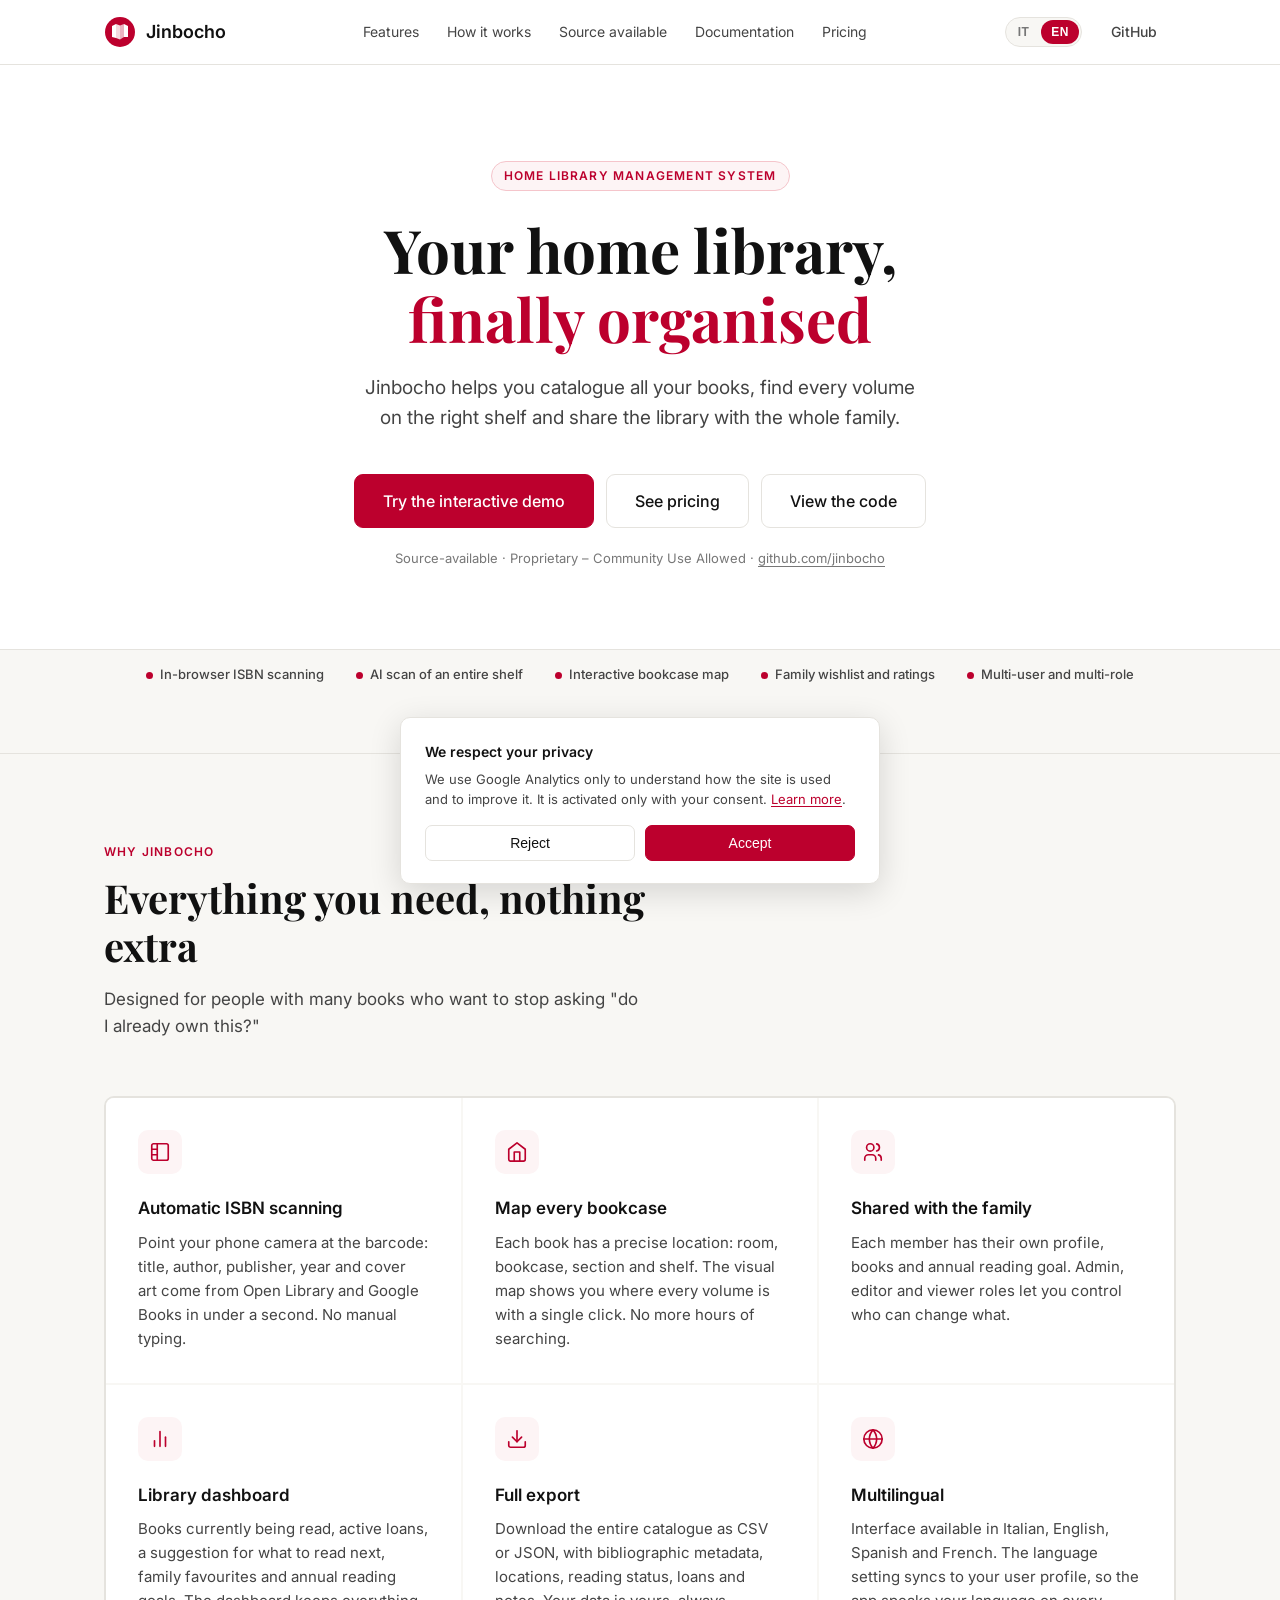
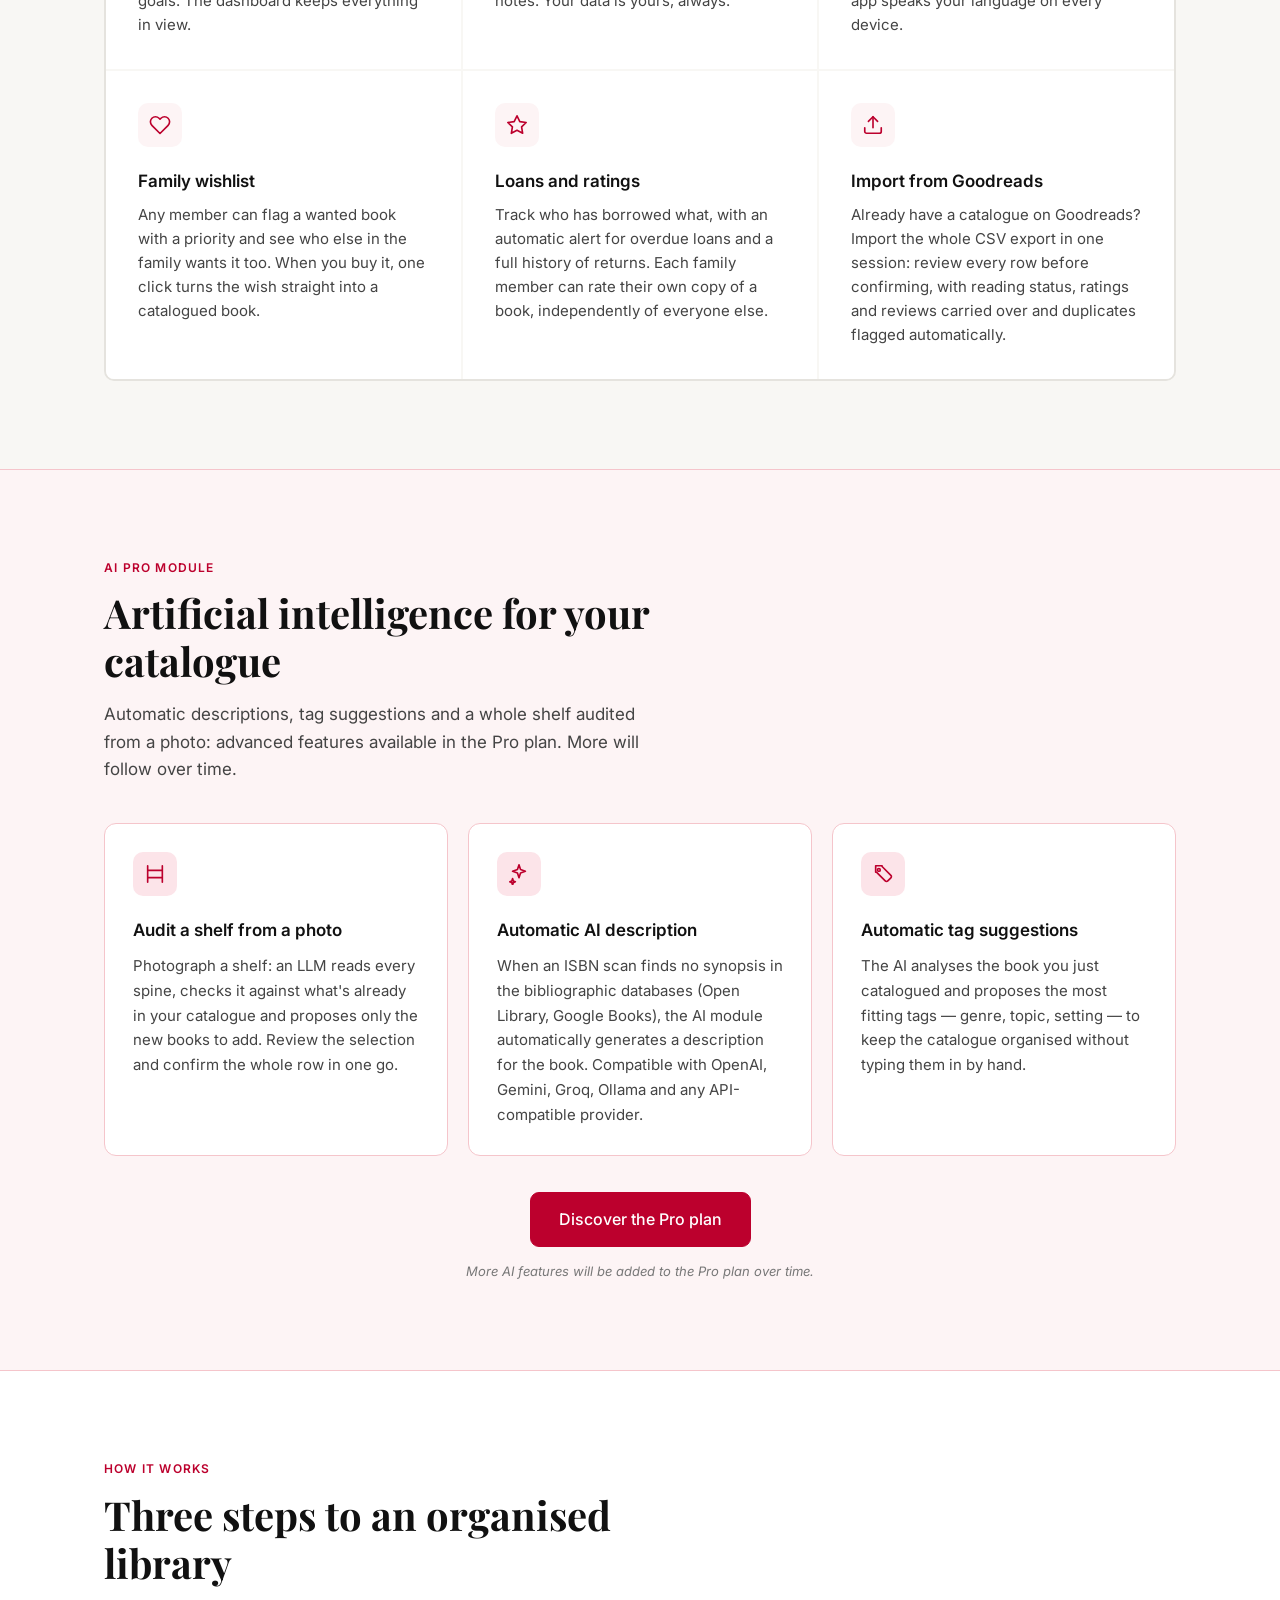
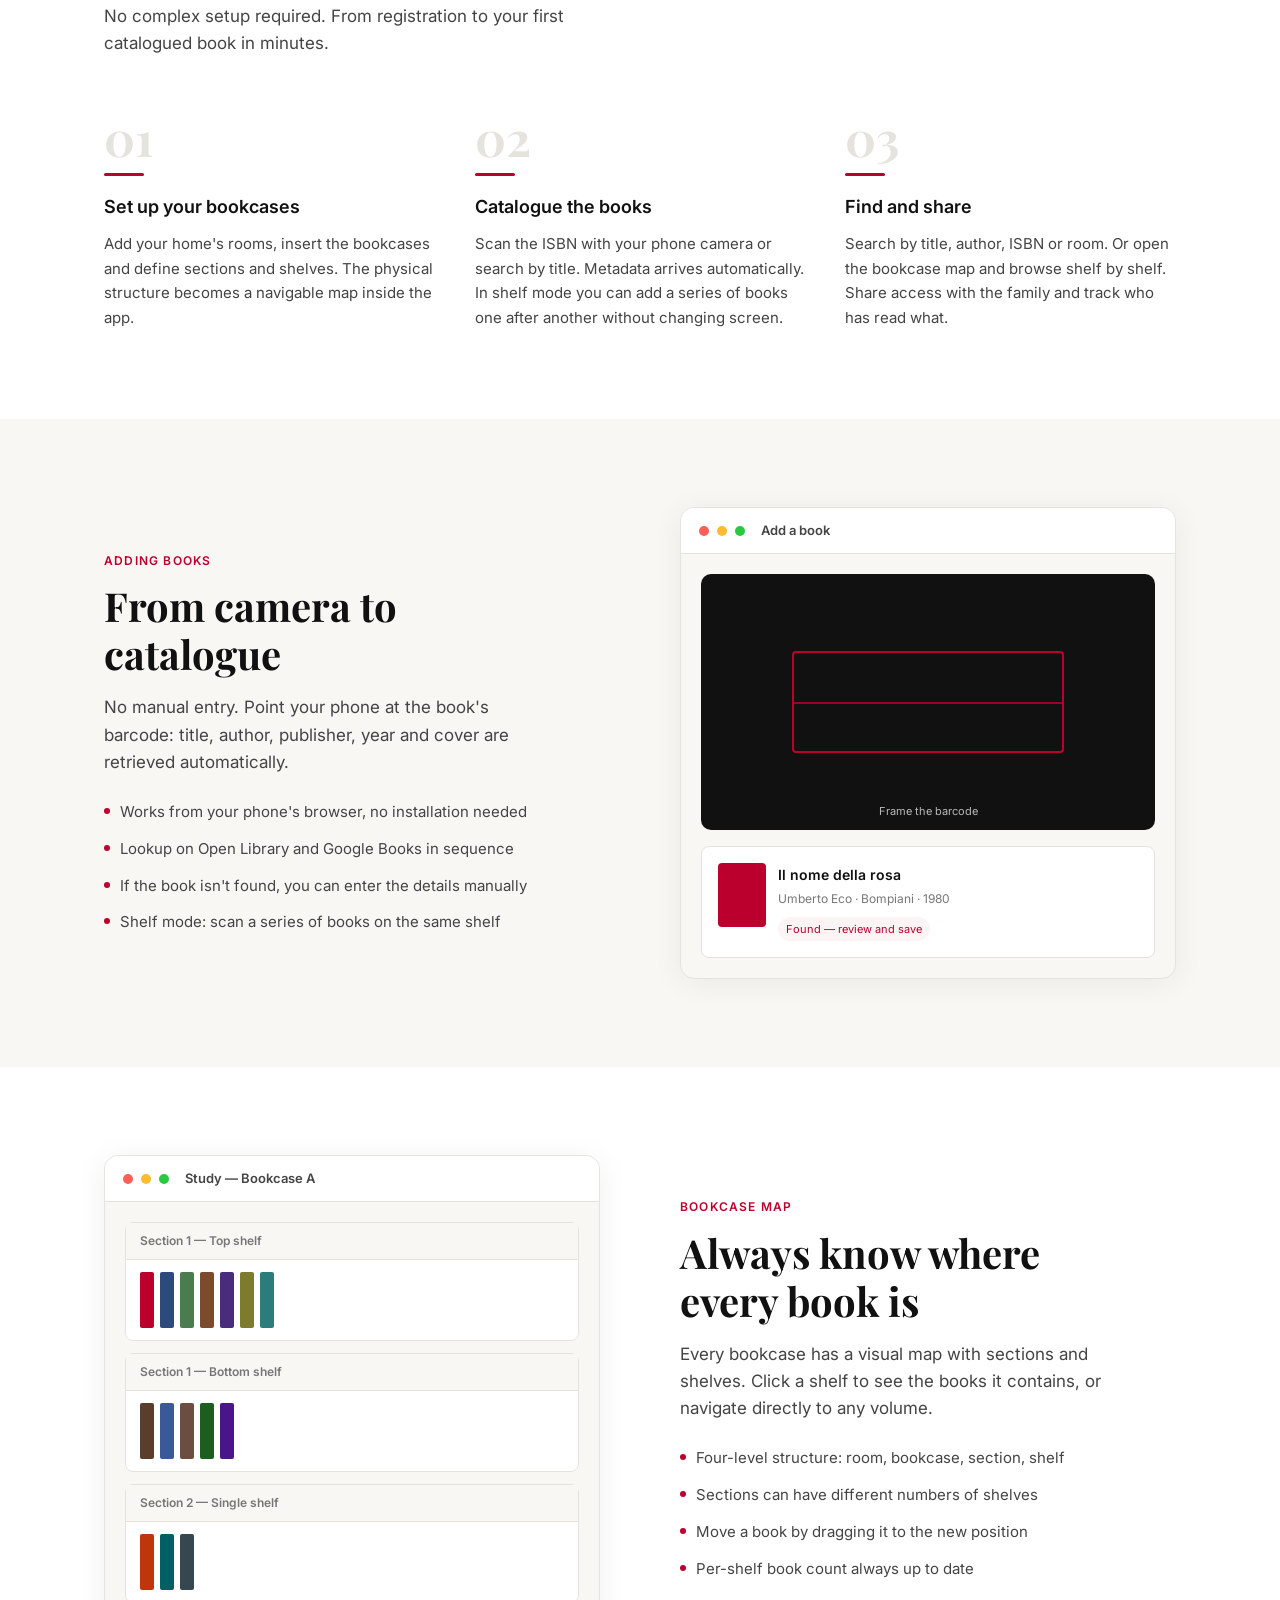
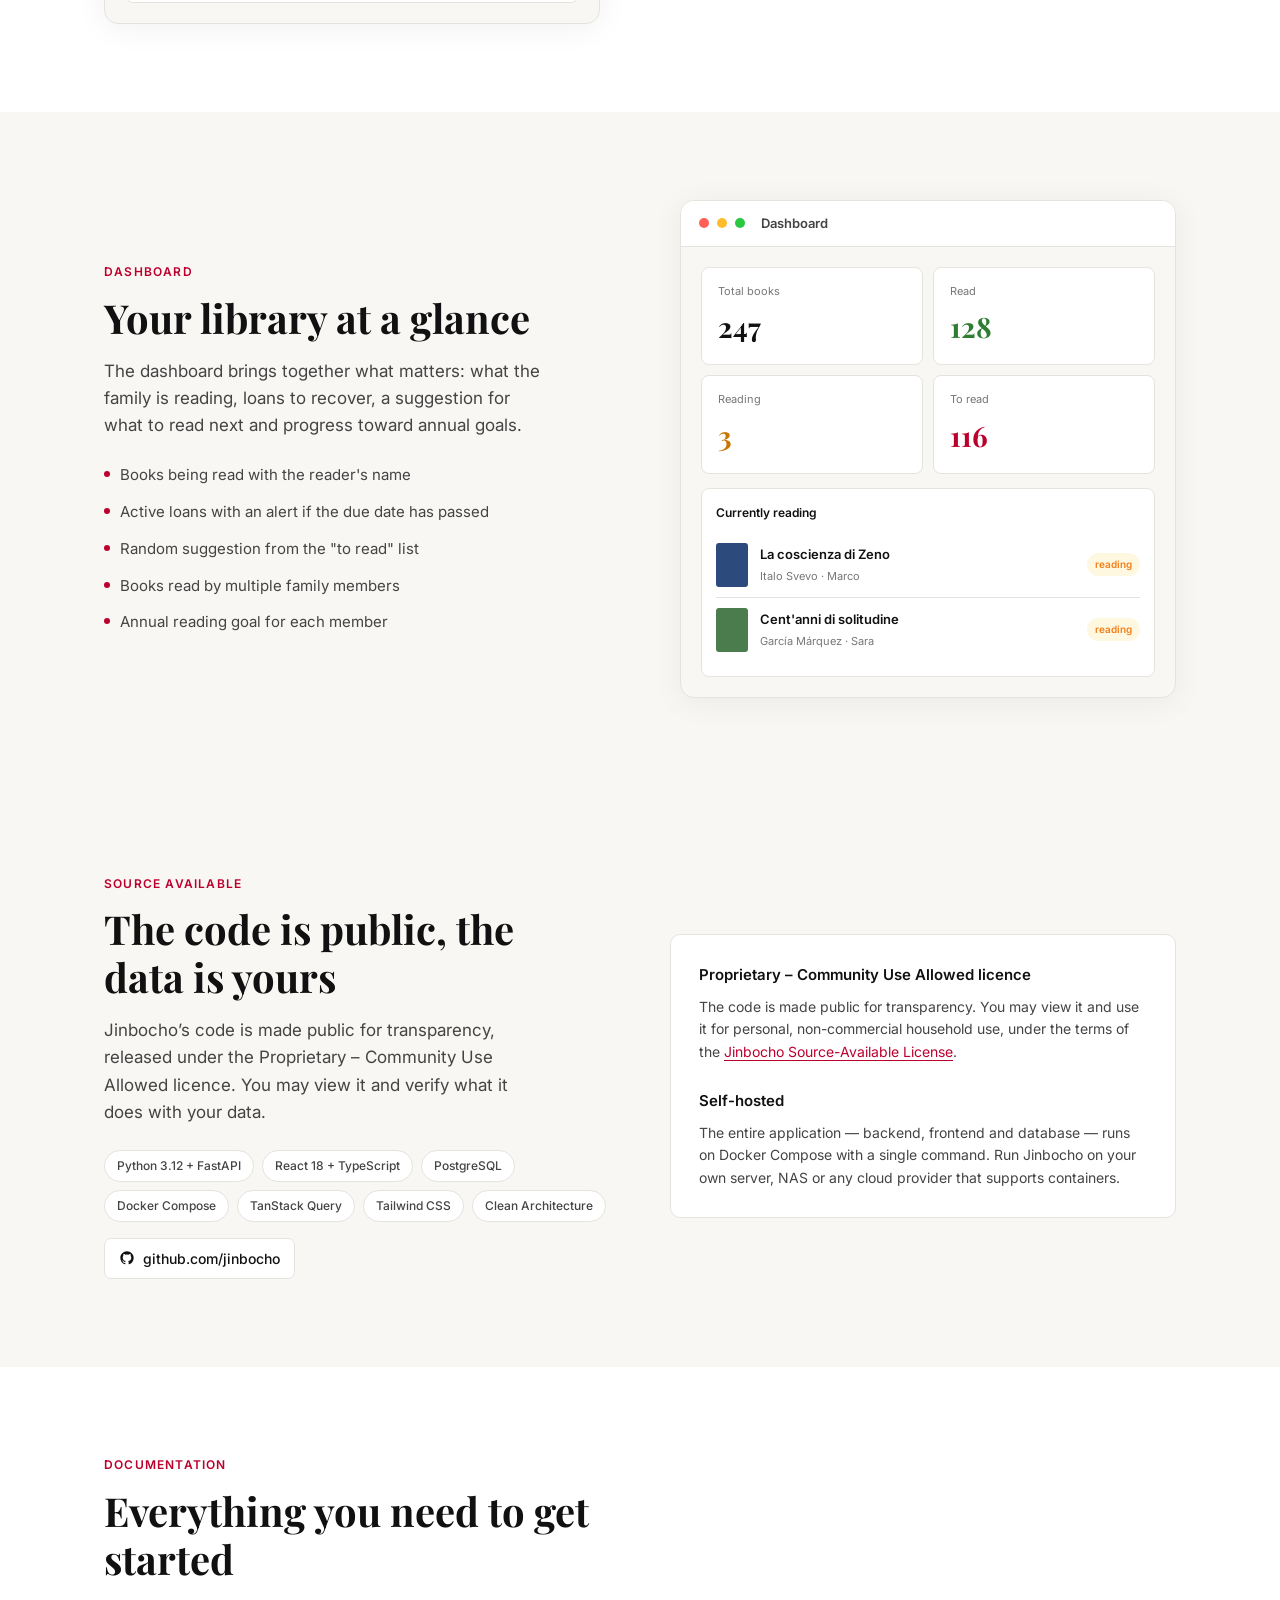
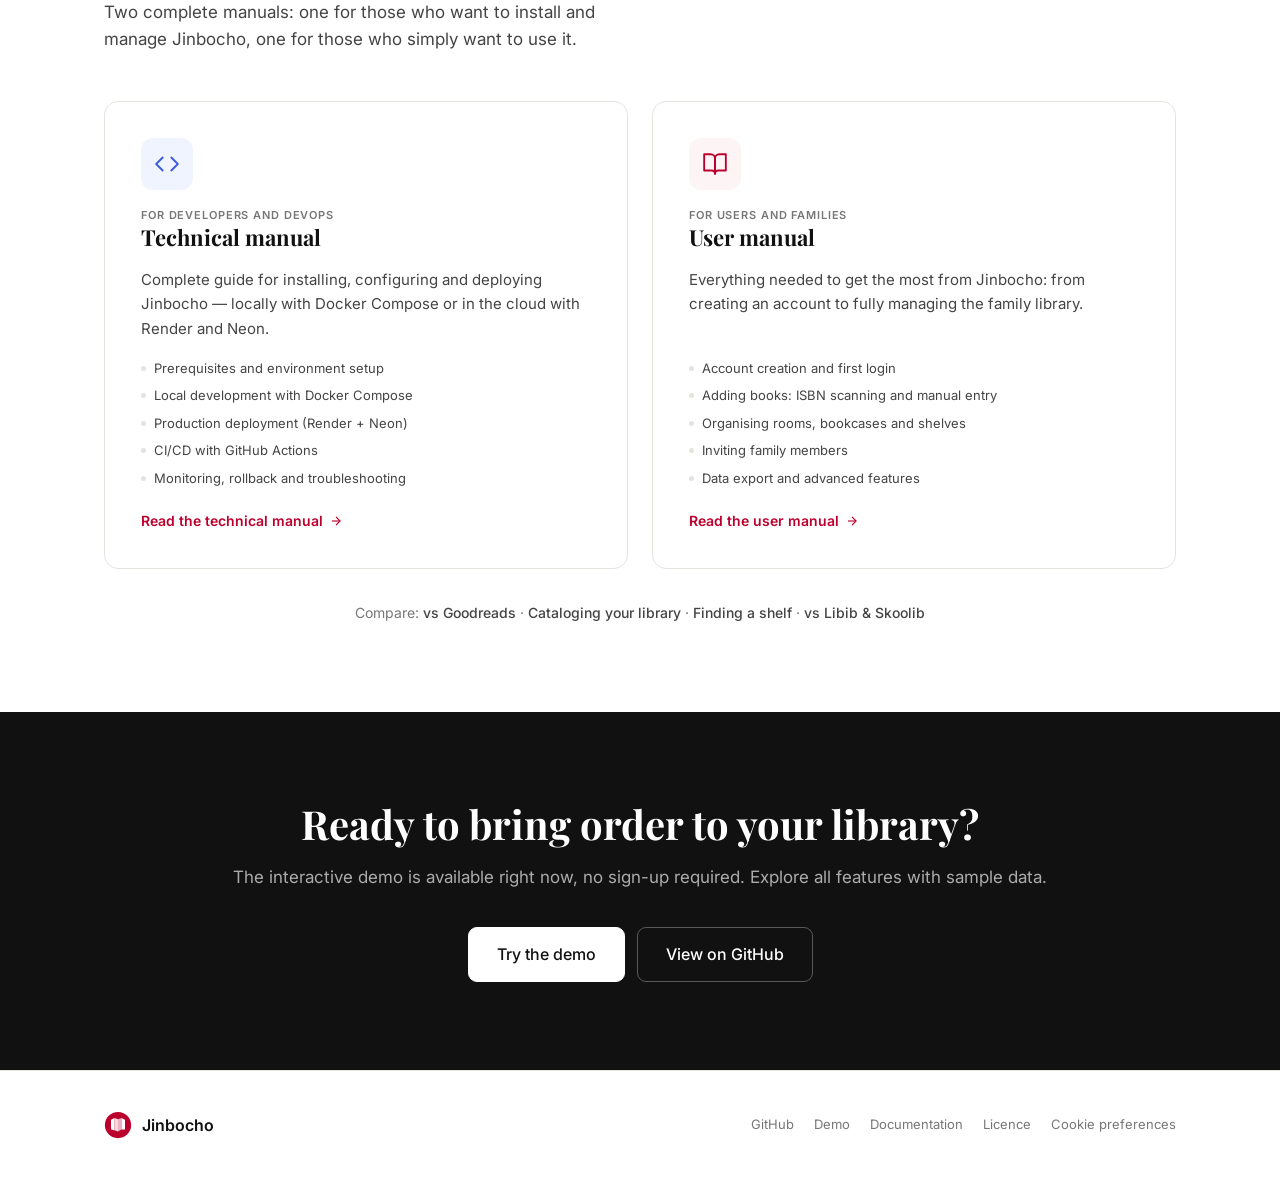
==== index.html @ dfb78438 "feat: jinbocho is ready to be placed online" ====
<!DOCTYPE html>
<html lang="en">
<head>
  <meta charset="UTF-8" />
  <meta name="viewport" content="width=device-width, initial-scale=1.0" />
  <!-- Google tag (gtag.js) -->
  <script src="./assets/js/ga-consent-default.js"></script>
  <script async src="https://www.googletagmanager.com/gtag/js?id=G-TF0Z5E1TLK"></script>
  <script src="./assets/js/ga-init.js"></script>
  <title>Jinbocho — Your home library, finally organised</title>
  <meta name="description" content="Jinbocho is the source-available system to catalogue, organise and find every book in your home library. Scan ISBNs, map your bookcases, share with the people you live with." />
  <meta property="og:title" content="Jinbocho — Your home library, finally organised" />
  <meta property="og:description" content="Catalogue your books with a scan. Find every volume on the right shelf. Source-available, for your home library." />
  <meta property="og:type" content="website" />
  <link rel="preconnect" href="https://fonts.googleapis.com" />
  <link rel="preconnect" href="https://fonts.gstatic.com" crossorigin />
  <link href="https://fonts.googleapis.com/css2?family=Inter:wght@400;500;600&family=Playfair+Display:wght@600;700&display=swap" rel="stylesheet" />
  <link rel="stylesheet" href="./assets/css/base.css" />
  <link rel="stylesheet" href="./assets/css/index.css" />
</head>
<body>

<!-- ── NAV ── -->
<nav>
  <div class="container">
    <div class="nav-inner">
      <a href="/" class="nav-logo">
        <svg viewBox="0 0 32 32" fill="none" xmlns="http://www.w3.org/2000/svg">
          <circle cx="16" cy="16" r="15" fill="#BC002D"/>
          <path d="M8 10 L12 8 L12 22 L8 21 Z" fill="white"/>
          <path d="M12 8 L16 9.5 L16 23.5 L12 22 Z" fill="rgba(255,255,255,0.85)"/>
          <path d="M16 9.5 L20 8 L20 21 L16 23.5 Z" fill="rgba(255,255,255,0.7)"/>
          <path d="M20 8 L24 10 L24 21 L20 21 Z" fill="white"/>
        </svg>
        Jinbocho
      </a>
      <ul class="nav-links">
        <li><a href="#funzionalita" data-i18n="nav-features">Funzionalità</a></li>
        <li><a href="#come-funziona" data-i18n="nav-how">Come funziona</a></li>
        <li><a href="#opensource" data-i18n="nav-opensource">Source available</a></li>
        <li><a href="./manuals/" data-i18n="nav-docs" data-href-it="./manuals/it/" data-href-en="./manuals/">Documentazione</a></li>
        <li><a href="./pricing/" data-i18n="nav-pricing">Prezzi</a></li>
      </ul>
      <div class="nav-cta">
        <div class="lang-toggle" aria-label="Scegli lingua / Choose language">
          <button class="lang-btn" data-lang="it" onclick="setLang('it')">IT</button>
          <button class="lang-btn" data-lang="en" onclick="setLang('en')">EN</button>
        </div>
        <a href="https://github.com/jinbocho" class="btn-ghost btn" target="_blank" rel="noopener">GitHub</a>
      </div>
      <button class="nav-hamburger" id="nav-hamburger" aria-label="Menu" aria-expanded="false" aria-controls="mobile-menu">
        <span></span>
        <span></span>
        <span></span>
      </button>
    </div>
  </div>
  <div class="mobile-menu" id="mobile-menu" aria-hidden="true">
    <div class="container">
      <ul class="mobile-nav-links">
        <li><a href="#funzionalita" data-i18n="nav-features">Funzionalità</a></li>
        <li><a href="#come-funziona" data-i18n="nav-how">Come funziona</a></li>
        <li><a href="#opensource" data-i18n="nav-opensource">Source available</a></li>
        <li><a href="./manuals/" data-i18n="nav-docs" data-href-it="./manuals/it/" data-href-en="./manuals/">Documentazione</a></li>
        <li><a href="./pricing/" data-i18n="nav-pricing">Prezzi</a></li>
      </ul>
      <div class="mobile-menu-cta">
        <div class="lang-toggle" aria-label="Scegli lingua / Choose language">
          <button class="lang-btn" data-lang="it" onclick="setLang('it')">IT</button>
          <button class="lang-btn" data-lang="en" onclick="setLang('en')">EN</button>
        </div>
        <a href="https://github.com/jinbocho" class="btn btn-outline" target="_blank" rel="noopener">GitHub</a>
      </div>
    </div>
  </div>
</nav>

<!-- ── HERO ── -->
<section class="hero">
  <div class="container">
    <span class="hero-eyebrow" data-i18n="hero-eyebrow">Gestionale per biblioteche domestiche</span>
    <h1 data-i18n-html="hero-h1">La tua biblioteca di casa,<br /><em>finalmente in ordine</em></h1>
    <p class="hero-sub" data-i18n="hero-sub">
      Jinbocho ti aiuta a catalogare tutti i libri di casa, trovare ogni volume sullo scaffale giusto e condividere la biblioteca con tutta la famiglia.
    </p>
    <div class="hero-actions">
      <a href="https://jinbocho.github.io/jinbocho-demo/" class="btn btn-primary btn-lg" target="_blank" rel="noopener" data-i18n="hero-cta-demo">Prova la demo interattiva</a>
       <a href="./pricing/" class="btn btn-outline btn-lg" data-i18n="hero-cta-pricing">Vedi i prezzi</a>
      <a href="https://github.com/jinbocho" class="btn btn-outline btn-lg" target="_blank" rel="noopener" data-i18n="hero-cta-code">Vedi il codice</a>
    </div>
    <p class="hero-meta" data-i18n-html="hero-meta">Source-available · Licenza Proprietaria – Uso Community Consentito · <a href="https://github.com/jinbocho" target="_blank" rel="noopener">github.com/jinbocho</a></p>
  </div>
</section>

<!-- ── BADGE STRIP ── -->
<div class="badge-strip">
  <div class="container">
    <ul class="badge-list">
      <li class="badge-item"><span class="badge-dot"></span><span data-i18n="badge-isbn">Scansione ISBN in-browser</span></li>
      <li class="badge-item"><span class="badge-dot"></span><span data-i18n="badge-shelfscan">Scansione AI di uno scaffale intero</span></li>
      <li class="badge-item"><span class="badge-dot"></span><span data-i18n="badge-map">Mappa interattiva delle librerie</span></li>
      <li class="badge-item"><span class="badge-dot"></span><span data-i18n="badge-wishlist">Wishlist e valutazioni di famiglia</span></li>
      <li class="badge-item"><span class="badge-dot"></span><span data-i18n="badge-multiuser">Multiutente e multi-ruolo</span></li>
      <li class="badge-item"><span class="badge-dot"></span><span data-i18n="badge-lang">Italiano, inglese, spagnolo e francese</span></li>
      <li class="badge-item"><span class="badge-dot"></span><span data-i18n="badge-export">Esportazione CSV e JSON</span></li>
    </ul>
  </div>
</div>

<!-- ── FEATURES ── -->
<section id="funzionalita" class="features-bg">
  <div class="container">
    <p class="section-label" data-i18n="feat-label">Perché Jinbocho</p>
    <h2 class="section-title" data-i18n="feat-title">Tutto quello che serve, niente di superfluo</h2>
    <p class="section-sub" data-i18n="feat-sub">Progettato per chi ha molti libri e vuole smettere di dire "ce l'ho già questo?"</p>
    <div class="features-grid">

      <div class="feature-card">
        <div class="feature-icon">
          <svg viewBox="0 0 24 24"><rect x="3" y="3" width="18" height="18" rx="2"/><line x1="9" y1="3" x2="9" y2="21"/><line x1="3" y1="9" x2="9" y2="9"/><line x1="3" y1="15" x2="9" y2="15"/></svg>
        </div>
        <h3 data-i18n="feat1-title">Scansione ISBN automatica</h3>
        <p data-i18n="feat1-p">Punta la fotocamera del telefono sul codice a barre: titolo, autore, editore, anno e copertina arrivano da Open Library e Google Books in meno di un secondo. Nessuna digitazione manuale.</p>
      </div>

      <div class="feature-card">
        <div class="feature-icon">
          <svg viewBox="0 0 24 24"><path d="M3 9l9-7 9 7v11a2 2 0 0 1-2 2H5a2 2 0 0 1-2-2z"/><polyline points="9 22 9 12 15 12 15 22"/></svg>
        </div>
        <h3 data-i18n="feat2-title">Mappa di ogni libreria</h3>
        <p data-i18n="feat2-p">Ogni libro ha una posizione precisa: stanza, libreria, sezione e scaffale. La mappa visiva ti mostra dove si trova ogni volume con un clic. Niente più ore a cercare.</p>
      </div>

      <div class="feature-card">
        <div class="feature-icon">
          <svg viewBox="0 0 24 24"><circle cx="9" cy="7" r="4"/><path d="M3 21v-2a4 4 0 0 1 4-4h4a4 4 0 0 1 4 4v2"/><path d="M16 3.13a4 4 0 0 1 0 7.75"/><path d="M21 21v-2a4 4 0 0 0-3-3.85"/></svg>
        </div>
        <h3 data-i18n="feat3-title">Condivisa con la famiglia</h3>
        <p data-i18n="feat3-p">Ogni membro ha il suo profilo, i suoi libri e il suo obiettivo di lettura annuale. I ruoli admin, editor e viewer permettono di gestire chi può modificare cosa.</p>
      </div>

      <div class="feature-card">
        <div class="feature-icon">
          <svg viewBox="0 0 24 24"><line x1="18" y1="20" x2="18" y2="10"/><line x1="12" y1="20" x2="12" y2="4"/><line x1="6" y1="20" x2="6" y2="14"/></svg>
        </div>
        <h3 data-i18n="feat4-title">Dashboard di biblioteca</h3>
        <p data-i18n="feat4-p">Libri attualmente in lettura, prestiti in corso, cosa leggere dopo con un suggerimento casuale, preferiti di famiglia, obiettivi di lettura. La dashboard tiene tutto sott'occhio.</p>
      </div>

      <div class="feature-card">
        <div class="feature-icon">
          <svg viewBox="0 0 24 24"><path d="M21 15v4a2 2 0 0 1-2 2H5a2 2 0 0 1-2-2v-4"/><polyline points="7 10 12 15 17 10"/><line x1="12" y1="15" x2="12" y2="3"/></svg>
        </div>
        <h3 data-i18n="feat5-title">Esportazione completa</h3>
        <p data-i18n="feat5-p">Scarica l'intero catalogo in CSV o JSON, con metadati bibliografici, posizioni, stato di lettura, prestiti e note. I tuoi dati sono tuoi, sempre e comunque.</p>
      </div>

      <div class="feature-card">
        <div class="feature-icon">
          <svg viewBox="0 0 24 24"><circle cx="12" cy="12" r="10"/><line x1="2" y1="12" x2="22" y2="12"/><path d="M12 2a15.3 15.3 0 0 1 4 10 15.3 15.3 0 0 1-4 10 15.3 15.3 0 0 1-4-10 15.3 15.3 0 0 1 4-10z"/></svg>
        </div>
        <h3 data-i18n="feat6-title">Multilingua</h3>
        <p data-i18n="feat6-p">Interfaccia disponibile in italiano, inglese, spagnolo e francese. La lingua si sincronizza sul profilo utente, così l'app parla la stessa lingua su qualsiasi dispositivo.</p>
      </div>

      <div class="feature-card">
        <div class="feature-icon">
          <svg viewBox="0 0 24 24"><path d="M20.84 4.61a5.5 5.5 0 0 0-7.78 0L12 5.67l-1.06-1.06a5.5 5.5 0 0 0-7.78 7.78l1.06 1.06L12 21.23l7.78-7.78 1.06-1.06a5.5 5.5 0 0 0 0-7.78z"/></svg>
        </div>
        <h3 data-i18n="feat7-title">Wishlist di famiglia</h3>
        <p data-i18n="feat7-p">Ogni membro può segnare i libri desiderati con una priorità e vedere chi altro in famiglia li vuole. Quando lo acquisti, un clic trasforma il desiderio in un libro catalogato.</p>
      </div>

      <div class="feature-card">
        <div class="feature-icon">
          <svg viewBox="0 0 24 24"><polygon points="12 2 15.09 8.26 22 9.27 17 14.14 18.18 21.02 12 17.77 5.82 21.02 7 14.14 2 9.27 8.91 8.26 12 2"/></svg>
        </div>
        <h3 data-i18n="feat8-title">Prestiti e valutazioni</h3>
        <p data-i18n="feat8-p">Tieni traccia di chi ha in prestito cosa, con avviso automatico sui ritardi e storico completo dei resi. Ogni membro può valutare la propria copia di un libro, indipendentemente dagli altri.</p>
      </div>

      <div class="feature-card">
        <div class="feature-icon">
          <svg viewBox="0 0 24 24"><path d="M21 15v4a2 2 0 0 1-2 2H5a2 2 0 0 1-2-2v-4"/><polyline points="17 8 12 3 7 8"/><line x1="12" y1="3" x2="12" y2="15"/></svg>
        </div>
        <h3 data-i18n="feat9-title">Importa da Goodreads</h3>
        <p data-i18n="feat9-p">Hai già un catalogo su Goodreads? Importa l'intero export CSV in un'unica sessione: rivedi ogni riga prima di confermare, con stato di lettura, voti e recensioni già pronti e i doppioni riconosciuti in automatico.</p>
      </div>

    </div>
  </div>
</section>

<!-- ── AI PRO ── -->
<section class="ai-pro-section">
  <div class="container">
    <p class="section-label ai-pro-label" data-i18n="ai-label">Modulo AI Pro</p>
    <h2 class="section-title" data-i18n="ai-title">Intelligenza artificiale per il tuo catalogo</h2>
    <p class="section-sub" data-i18n="ai-sub">Descrizione automatica, suggerimento tag e un intero scaffale verificato da una foto: funzionalità avanzate disponibili nella versione Pro. Altre ne arriveranno nel tempo.</p>
    <div class="ai-grid">

      <div class="ai-card">
        <div class="feature-icon">
          <svg viewBox="0 0 24 24"><path d="M4 3v18M4 8h16M4 16h16M20 3v18"/></svg>
        </div>
        <h3 data-i18n="ai3-title">Verifica uno scaffale da una foto</h3>
        <p data-i18n="ai3-p">Fotografa uno scaffale: un LLM legge ogni dorso, verifica cosa hai già in catalogo e propone solo i libri nuovi da aggiungere. Rivedi la selezione e conferma in blocco tutta la fila in un colpo solo.</p>
      </div>

      <div class="ai-card">
        <div class="feature-icon">
          <svg viewBox="0 0 24 24"><path d="M12 2l1.68 5.17L19 9l-5.32 1.83L12 16l-1.68-5.17L5 9l5.32-1.83z"/><path d="M5 17l.84 2.59L8 20.5l-2.16.91L5 24l-.84-2.59L2 20.5l2.16-.91z"/></svg>
        </div>
        <h3 data-i18n="ai1-title">Descrizione AI automatica</h3>
        <p data-i18n="ai1-p">Quando la scansione ISBN non trova una sinossi nei database bibliografici (Open Library, Google Books), il modulo AI genera automaticamente una descrizione per il libro. Compatibile con OpenAI, Gemini, Groq, Ollama e qualsiasi provider API-compatibile.</p>
      </div>

      <div class="ai-card">
        <div class="feature-icon">
          <svg viewBox="0 0 24 24"><path d="M20.59 13.41L11 3.83V3H4v7h.83l9.58 9.59a2 2 0 0 0 2.83 0l3.35-3.35a2 2 0 0 0 0-2.83z"/><circle cx="7.5" cy="7.5" r="1.5"/></svg>
        </div>
        <h3 data-i18n="ai7-title">Suggerimento tag automatico</h3>
        <p data-i18n="ai7-p">L'AI analizza il libro appena catalogato e propone i tag più adatti — genere, argomento, ambientazione — per tenere il catalogo organizzato senza doverli scrivere a mano.</p>
      </div>

    </div>
    <div class="ai-cta">
       <a href="./pricing/" class="btn btn-primary btn-lg" data-i18n="ai-cta">Scopri il piano Pro</a>
      <p class="ai-future" data-i18n="ai-future">Altre funzionalità AI verranno aggiunte alla versione Pro nel tempo.</p>
    </div>
  </div>
</section>

<!-- ── HOW IT WORKS ── -->
<section id="come-funziona">
  <div class="container">
    <p class="section-label" data-i18n="how-label">Come funziona</p>
    <h2 class="section-title" data-i18n="how-title">Tre passi per avere la biblioteca in ordine</h2>
    <p class="section-sub" data-i18n="how-sub">Non servono configurazioni complesse. Dalla registrazione al primo libro catalogato in pochi minuti.</p>
    <div class="steps">

      <div class="step">
        <div class="step-num">01</div>
        <div class="step-divider"></div>
        <h3 data-i18n="step1-title">Crea le librerie</h3>
        <p data-i18n="step1-p">Aggiungi le stanze di casa, inserisci le librerie e definisci sezioni e scaffali. La struttura fisica diventa una mappa navigabile dentro all'app.</p>
      </div>

      <div class="step">
        <div class="step-num">02</div>
        <div class="step-divider"></div>
        <h3 data-i18n="step2-title">Cataloga i libri</h3>
        <p data-i18n="step2-p">Scansiona l'ISBN con la fotocamera del telefono oppure cerca il titolo. I metadati arrivano in automatico. In modalità scaffale puoi aggiungere una serie di libri uno dopo l'altro senza mai cambiare schermata.</p>
      </div>

      <div class="step">
        <div class="step-num">03</div>
        <div class="step-divider"></div>
        <h3 data-i18n="step3-title">Trova e condividi</h3>
        <p data-i18n="step3-p">Cerca per titolo, autore, ISBN o stanza. Oppure apri la mappa della libreria e naviga scaffale per scaffale. Condividi l'accesso con la famiglia e tieni traccia di chi ha letto cosa.</p>
      </div>

    </div>
  </div>
</section>

<!-- ── DETAIL: SCAN ── -->
<section style="background: var(--bg);">
  <div class="container">
    <div class="detail">
      <div class="detail-text">
        <p class="section-label" data-i18n="scan-label">Aggiunta libri</p>
        <h2 class="section-title" data-i18n="scan-title">Dalla fotocamera al catalogo</h2>
        <p class="section-sub" data-i18n="scan-sub">Nessun inserimento manuale. Punta il telefono sul codice a barre del libro: titolo, autore, editore, anno di pubblicazione e copertina vengono recuperati in automatico.</p>
        <ul class="detail-list">
          <li data-i18n="scan-li1">Funziona dal browser del telefono, senza installare nulla</li>
          <li data-i18n="scan-li2">Lookup su Open Library e Google Books in sequenza</li>
          <li data-i18n="scan-li3">Se il libro non viene trovato, puoi inserire i dati manualmente</li>
          <li data-i18n="scan-li4">Modalità scaffale: scansiona libri in serie su uno stesso ripiano</li>
        </ul>
      </div>
      <div>
        <div class="mock-panel">
          <div class="mock-topbar">
            <div class="mock-dot" style="background:#ff5f57"></div>
            <div class="mock-dot" style="background:#febc2e"></div>
            <div class="mock-dot" style="background:#28c840"></div>
            <span class="mock-title" data-i18n="scan-mock-title">Aggiungi un libro</span>
          </div>
          <div class="mock-body">
            <div class="mock-scan-area">
              <div class="mock-scan-frame">
                <div class="mock-scan-line"></div>
              </div>
              <div class="mock-scan-caption" data-i18n="scan-mock-caption">Inquadra il codice a barre</div>
            </div>
            <div style="margin-top:16px; background:var(--white); border:1px solid var(--line); border-radius:8px; padding:16px;">
              <div style="display:flex;gap:12px;align-items:flex-start;">
                <div style="width:48px;height:64px;background:#BC002D;border-radius:4px;flex-shrink:0;"></div>
                <div>
                  <div style="font-size:14px;font-weight:600;color:var(--ink);margin-bottom:3px;">Il nome della rosa</div>
                  <div style="font-size:12px;color:var(--ink-soft);">Umberto Eco · Bompiani · 1980</div>
                  <div style="margin-top:8px;display:inline-block;font-size:11px;background:var(--red-bg);color:var(--red);padding:3px 8px;border-radius:100px;" data-i18n="scan-mock-found">Trovato — rivedi e salva</div>
                </div>
              </div>
            </div>
          </div>
        </div>
      </div>
    </div>
  </div>
</section>

<!-- ── DETAIL: MAP ── -->
<section>
  <div class="container">
    <div class="detail reverse">
      <div class="detail-text">
        <p class="section-label" data-i18n="map-label">Mappa delle librerie</p>
        <h2 class="section-title" data-i18n="map-title">Sai sempre dove si trova ogni libro</h2>
        <p class="section-sub" data-i18n="map-sub">Ogni libreria ha una mappa visiva con sezioni e scaffali. Clicca su uno scaffale per vedere i libri che contiene, o naviga direttamente al dettaglio di ogni volume.</p>
        <ul class="detail-list">
          <li data-i18n="map-li1">Struttura a quattro livelli: stanza, libreria, sezione, scaffale</li>
          <li data-i18n="map-li2">Le sezioni possono avere un numero diverso di scaffali</li>
          <li data-i18n="map-li3">Sposta un libro trascinandolo sulla nuova posizione</li>
          <li data-i18n="map-li4">Il conteggio per scaffale è sempre aggiornato</li>
        </ul>
      </div>
      <div>
        <div class="mock-panel">
          <div class="mock-topbar">
            <div class="mock-dot" style="background:#ff5f57"></div>
            <div class="mock-dot" style="background:#febc2e"></div>
            <div class="mock-dot" style="background:#28c840"></div>
            <span class="mock-title" data-i18n="map-mock-title">Studio — Libreria A</span>
          </div>
          <div class="mock-body">
            <div class="mock-shelf">
              <div class="mock-shelf-header" data-i18n="map-shelf1">Sezione 1 — Scaffale alto</div>
              <div class="mock-shelf-books">
                <div class="mock-spine" style="background:#BC002D;"></div>
                <div class="mock-spine" style="background:#2c4a7c;"></div>
                <div class="mock-spine" style="background:#4a7c4e;"></div>
                <div class="mock-spine" style="background:#7c4a2c;"></div>
                <div class="mock-spine" style="background:#4a2c7c;"></div>
                <div class="mock-spine" style="background:#7c7c2c;"></div>
                <div class="mock-spine" style="background:#2c7c7c;"></div>
              </div>
            </div>
            <div class="mock-shelf">
              <div class="mock-shelf-header" data-i18n="map-shelf2">Sezione 1 — Scaffale basso</div>
              <div class="mock-shelf-books">
                <div class="mock-spine" style="background:#5a3e2b;"></div>
                <div class="mock-spine" style="background:#3b5998;"></div>
                <div class="mock-spine" style="background:#6d4c41;"></div>
                <div class="mock-spine" style="background:#1b5e20;"></div>
                <div class="mock-spine" style="background:#4a148c;"></div>
              </div>
            </div>
            <div class="mock-shelf" style="margin-bottom:0">
              <div class="mock-shelf-header" data-i18n="map-shelf3">Sezione 2 — Scaffale unico</div>
              <div class="mock-shelf-books">
                <div class="mock-spine" style="background:#bf360c;"></div>
                <div class="mock-spine" style="background:#006064;"></div>
                <div class="mock-spine" style="background:#37474f;"></div>
              </div>
            </div>
          </div>
        </div>
      </div>
    </div>
  </div>
</section>

<!-- ── DETAIL: DASHBOARD ── -->
<section style="background: var(--bg);">
  <div class="container">
    <div class="detail">
      <div class="detail-text">
        <p class="section-label" data-i18n="dash-label">Dashboard</p>
        <h2 class="section-title" data-i18n="dash-title">Un colpo d'occhio su tutta la biblioteca</h2>
        <p class="section-sub" data-i18n="dash-sub">La dashboard raccoglie quello che conta: cosa sta leggendo la famiglia, libri in prestito da recuperare, un suggerimento su cosa leggere dopo e i progressi verso gli obiettivi annuali.</p>
        <ul class="detail-list">
          <li data-i18n="dash-li1">Libri in lettura con il nome del lettore</li>
          <li data-i18n="dash-li2">Prestiti attivi con avviso se la scadenza è passata</li>
          <li data-i18n="dash-li3">Suggerimento casuale dalla lista "da leggere"</li>
          <li data-i18n="dash-li4">Libri letti da più membri della famiglia</li>
          <li data-i18n="dash-li5">Obiettivo di lettura annuale per ogni membro</li>
        </ul>
      </div>
      <div>
        <div class="mock-panel">
          <div class="mock-topbar">
            <div class="mock-dot" style="background:#ff5f57"></div>
            <div class="mock-dot" style="background:#febc2e"></div>
            <div class="mock-dot" style="background:#28c840"></div>
            <span class="mock-title" data-i18n="dash-mock-title">Dashboard</span>
          </div>
          <div class="mock-body">
            <div class="mock-stats-grid" style="margin-bottom:14px;">
              <div class="mock-stat-card">
                <div class="mock-stat-label" data-i18n="dash-stat-total">Libri totali</div>
                <div class="mock-stat-value">247</div>
              </div>
              <div class="mock-stat-card">
                <div class="mock-stat-label" data-i18n="dash-stat-read">Letti</div>
                <div class="mock-stat-value green">128</div>
              </div>
              <div class="mock-stat-card">
                <div class="mock-stat-label" data-i18n="dash-stat-reading">In lettura</div>
                <div class="mock-stat-value amber">3</div>
              </div>
              <div class="mock-stat-card">
                <div class="mock-stat-label" data-i18n="dash-stat-toread">Da leggere</div>
                <div class="mock-stat-value red">116</div>
              </div>
            </div>
            <div style="background:var(--white);border:1px solid var(--line);border-radius:8px;padding:14px;">
              <div style="font-size:12px;font-weight:600;color:var(--ink);margin-bottom:10px;" data-i18n="dash-reading">In lettura</div>
              <div class="mock-book-row">
                <div class="mock-cover" style="background:#2c4a7c;"></div>
                <div class="mock-book-info">
                  <div class="mock-book-title">La coscienza di Zeno</div>
                  <div class="mock-book-author">Italo Svevo · Marco</div>
                </div>
                <span class="mock-badge badge-reading" data-i18n="mock-badge-reading">lettura</span>
              </div>
              <div class="mock-book-row">
                <div class="mock-cover" style="background:#4a7c4e;"></div>
                <div class="mock-book-info">
                  <div class="mock-book-title">Cent'anni di solitudine</div>
                  <div class="mock-book-author">García Márquez · Sara</div>
                </div>
                <span class="mock-badge badge-reading" data-i18n="mock-badge-reading">lettura</span>
              </div>
            </div>
          </div>
        </div>
      </div>
    </div>
  </div>
</section>

<!-- ── OPEN SOURCE ── -->
<section id="opensource" class="opensource-bg">
  <div class="container">
    <div class="opensource-inner">
      <div>
        <p class="section-label" data-i18n="os-label">Source available</p>
        <h2 class="section-title" data-i18n="os-title">Il codice è pubblico, i dati sono tuoi</h2>
        <p class="section-sub" data-i18n="os-sub">Il codice di Jinbocho è pubblico e disponibile per trasparenza, source-available con licenza Proprietaria – Uso Community Consentito. Puoi visualizzarlo e verificare cosa fa con i tuoi dati.</p>
        <div class="tech-chips">
          <span class="chip">Python 3.12 + FastAPI</span>
          <span class="chip">React 18 + TypeScript</span>
          <span class="chip">PostgreSQL</span>
          <span class="chip">Docker Compose</span>
          <span class="chip">TanStack Query</span>
          <span class="chip">Tailwind CSS</span>
          <span class="chip">Clean Architecture</span>
        </div>
        <a href="https://github.com/jinbocho" class="github-link" target="_blank" rel="noopener">
          <svg width="16" height="16" viewBox="0 0 24 24" fill="currentColor"><path d="M12 2C6.477 2 2 6.477 2 12c0 4.418 2.865 8.167 6.839 9.49.5.09.682-.218.682-.482 0-.237-.009-.868-.013-1.703-2.782.605-3.369-1.34-3.369-1.34-.454-1.154-1.11-1.462-1.11-1.462-.908-.62.069-.608.069-.608 1.003.07 1.532 1.03 1.532 1.03.891 1.529 2.341 1.087 2.91.831.091-.646.349-1.086.635-1.337-2.22-.253-4.555-1.11-4.555-4.943 0-1.091.39-1.984 1.03-2.682-.104-.253-.447-1.27.097-2.646 0 0 .84-.269 2.75 1.025A9.578 9.578 0 0 1 12 6.836a9.59 9.59 0 0 1 2.504.337c1.909-1.294 2.747-1.025 2.747-1.025.546 1.376.202 2.393.1 2.646.64.698 1.026 1.591 1.026 2.682 0 3.841-2.337 4.687-4.565 4.935.359.309.678.919.678 1.852 0 1.336-.012 2.415-.012 2.743 0 .267.18.578.688.48C19.138 20.163 22 16.418 22 12c0-5.523-4.477-10-10-10z"/></svg>
          github.com/jinbocho
        </a>
      </div>
      <div class="license-block">
        <h4 data-i18n="lic-title1">Licenza Proprietaria – Uso Community Consentito</h4>
        <p data-i18n-html="lic-p1">
          Il codice è reso pubblico per trasparenza. Puoi visualizzarlo e usarlo per uso personale e domestico non commerciale, secondo i termini della
          <a href="https://github.com/jinbocho/jinbocho.github.io/blob/main/LICENSE" target="_blank" rel="noopener">Jinbocho Source-Available License</a>.
        </p>
        <br />
        <h4 data-i18n="lic-title2" style="margin-bottom:8px;">Self-hosted</h4>
        <p data-i18n="lic-p2">
          L'intera applicazione — backend, frontend e database — gira su Docker Compose con un singolo comando.
          Porta Jinbocho sul tuo server, sul tuo NAS o su qualsiasi provider cloud che supporti container.
        </p>
      </div>
    </div>
</section>

<!-- ── DOCUMENTATION ── -->
<section id="documentazione" class="docs-section">
  <div class="container">
    <p class="section-label" data-i18n="docs-label">Documentazione</p>
    <h2 class="section-title" data-i18n="docs-title">Tutto quello che ti serve per iniziare</h2>
    <p class="section-sub" data-i18n="docs-sub">Due manuali completi: uno per chi vuole installare e gestire Jinbocho, uno per chi vuole semplicemente usarlo.</p>
    <div class="docs-grid">

      <a href="./manuals/developer/" class="docs-card" data-href-it="./manuals/it/developer/" data-href-en="./manuals/developer/">
        <div class="docs-card-icon dev">
          <svg viewBox="0 0 24 24"><polyline points="16 18 22 12 16 6"/><polyline points="8 6 2 12 8 18"/></svg>
        </div>
        <div>
          <div class="docs-card-label" data-i18n="dev-label">Per sviluppatori e DevOps</div>
          <h3 data-i18n="dev-title">Manuale tecnico</h3>
        </div>
        <p data-i18n="dev-desc">Guida completa per installare, configurare e mettere in produzione Jinbocho — in locale con Docker Compose o su cloud con Render e Neon.</p>
        <ul class="docs-card-chapters">
          <li data-i18n="dev-ch1">Prerequisiti e setup dell'ambiente</li>
          <li data-i18n="dev-ch2">Sviluppo locale con Docker Compose</li>
          <li data-i18n="dev-ch3">Deploy in produzione (Render + Neon)</li>
          <li data-i18n="dev-ch4">CI/CD con GitHub Actions</li>
          <li data-i18n="dev-ch5">Monitoring, rollback e troubleshooting</li>
        </ul>
        <span class="docs-card-cta">
          <span data-i18n="dev-cta">Leggi il manuale tecnico</span>
          <svg viewBox="0 0 24 24" fill="none" stroke="currentColor" stroke-width="2"><line x1="5" y1="12" x2="19" y2="12"/><polyline points="12 5 19 12 12 19"/></svg>
        </span>
      </a>

      <a href="./manuals/user/" class="docs-card" data-href-it="./manuals/it/user/" data-href-en="./manuals/user/">
        <div class="docs-card-icon user">
          <svg viewBox="0 0 24 24"><path d="M2 3h6a4 4 0 0 1 4 4v14a3 3 0 0 0-3-3H2z"/><path d="M22 3h-6a4 4 0 0 0-4 4v14a3 3 0 0 1 3-3h7z"/></svg>
        </div>
        <div>
          <div class="docs-card-label" data-i18n="user-label">Per utenti e famiglie</div>
          <h3 data-i18n="user-title">Manuale utente</h3>
        </div>
        <p data-i18n="user-desc">Tutto quello che serve per usare Jinbocho al meglio: dalla creazione dell'account alla gestione completa della biblioteca di famiglia.</p>
        <ul class="docs-card-chapters">
          <li data-i18n="user-ch1">Creazione dell'account e primo accesso</li>
          <li data-i18n="user-ch2">Aggiungere libri: scansione ISBN e inserimento manuale</li>
          <li data-i18n="user-ch3">Organizzare stanze, librerie e scaffali</li>
          <li data-i18n="user-ch4">Invitare i membri della famiglia</li>
          <li data-i18n="user-ch5">Esportazione dati e funzionalità avanzate</li>
        </ul>
        <span class="docs-card-cta">
          <span data-i18n="user-cta">Leggi il manuale utente</span>
          <svg viewBox="0 0 24 24" fill="none" stroke="currentColor" stroke-width="2"><line x1="5" y1="12" x2="19" y2="12"/><polyline points="12 5 19 12 12 19"/></svg>
        </span>
      </a>

    </div>

    <p class="compare-links">
      <span data-i18n="compare-label">Confronti:</span>
      <a href="./manuals/compare/goodreads-self-hosted-alternative/" data-href-it="./manuals/it/compare/alternativa-goodreads-self-hosted/" data-href-en="./manuals/compare/goodreads-self-hosted-alternative/" data-i18n="compare-goodreads">vs Goodreads</a> ·
      <a href="./manuals/compare/catalog-your-home-library/" data-href-it="./manuals/it/compare/come-catalogare-biblioteca-di-casa/" data-href-en="./manuals/compare/catalog-your-home-library/" data-i18n="compare-catalog">Catalogare la libreria</a> ·
      <a href="./manuals/compare/track-which-shelf-a-book-is-on/" data-href-it="./manuals/it/compare/sapere-su-quale-scaffale-e-un-libro/" data-href-en="./manuals/compare/track-which-shelf-a-book-is-on/" data-i18n="compare-shelf">Trovare uno scaffale</a> ·
      <a href="./manuals/compare/jinbocho-vs-libib-vs-skoolib/" data-href-it="./manuals/it/compare/jinbocho-vs-libib-vs-skoolib/" data-href-en="./manuals/compare/jinbocho-vs-libib-vs-skoolib/" data-i18n="compare-libib">vs Libib &amp; Skoolib</a>
    </p>
  </div>
</section>

<!-- ── CTA ── -->
<section class="cta-section">
  <div class="container">
    <h2 class="section-title" style="font-family:'Playfair Display',Georgia,serif;" data-i18n="cta-title">Pronto a mettere ordine nella tua biblioteca?</h2>
    <p class="section-sub" data-i18n="cta-sub">La demo interattiva è disponibile subito, senza registrazione. Esplora tutte le funzionalità con dati di esempio.</p>
    <div class="cta-actions">
      <a href="https://jinbocho.github.io/jinbocho-demo/" class="btn btn-white btn-lg" target="_blank" rel="noopener" data-i18n="cta-demo">Prova la demo</a>
      <a href="https://github.com/jinbocho" class="btn btn-outline-white btn-lg" target="_blank" rel="noopener" data-i18n="cta-github">Vedi su GitHub</a>
    </div>
  </div>
</section>

<!-- ── FOOTER ── -->
<footer>
  <div class="container">
    <div class="footer-inner">
      <a href="/" class="footer-logo">
        <svg viewBox="0 0 32 32" fill="none" xmlns="http://www.w3.org/2000/svg">
          <circle cx="16" cy="16" r="15" fill="#BC002D"/>
          <path d="M8 10 L12 8 L12 22 L8 21 Z" fill="white"/>
          <path d="M12 8 L16 9.5 L16 23.5 L12 22 Z" fill="rgba(255,255,255,0.85)"/>
          <path d="M16 9.5 L20 8 L20 21 L16 23.5 Z" fill="rgba(255,255,255,0.7)"/>
          <path d="M20 8 L24 10 L24 21 L20 21 Z" fill="white"/>
        </svg>
        Jinbocho
      </a>
      <ul class="footer-links">
        <li><a href="https://github.com/jinbocho" target="_blank" rel="noopener">GitHub</a></li>
        <li><a href="https://jinbocho.github.io/jinbocho-demo/" target="_blank" rel="noopener" data-i18n="footer-demo">Demo</a></li>
        <li><a href="./manuals/" data-i18n="footer-docs" data-href-it="./manuals/it/" data-href-en="./manuals/">Documentazione</a></li>
        <li><a href="https://github.com/jinbocho/jinbocho.github.io/blob/main/LICENSE" target="_blank" rel="noopener" data-i18n="footer-license">Licenza</a></li>
        <li><button type="button" id="privacy-settings-link" data-i18n="footer-cookie">Preferenze cookie</button></li>
      </ul>
    </div>
  </div>
</footer>

<!-- ── PRIVACY / COOKIE PREFERENCES PANEL ──
     Deliberately not named "cookie-banner" etc.: generic cookie-consent
     class/id names are pattern-matched and force-hidden by some ad-blocker
     "annoyances" filter lists (e.g. uBlock Origin's cookie-notice lists),
     which silently breaks the reopen button even though the JS runs fine. -->
<div class="privacy-banner" id="privacy-banner" role="dialog" aria-live="polite" aria-label="Cookie consent">
  <p class="privacy-banner-title" data-i18n="cookie-title">Rispettiamo la tua privacy</p>
  <p class="privacy-banner-text" data-i18n-html="cookie-text">
    Usiamo Google Analytics solo per capire come viene usato il sito e migliorarlo. Si attiva soltanto con il tuo consenso. <a href="https://policies.google.com/privacy" target="_blank" rel="noopener">Scopri di più</a>.
  </p>
  <div class="privacy-banner-actions">
    <button type="button" class="btn btn-outline" id="privacy-reject" data-i18n="cookie-reject">Rifiuta</button>
    <button type="button" class="btn btn-primary" id="privacy-accept" data-i18n="cookie-accept">Accetta</button>
  </div>
</div>

<script src="./assets/js/index-i18n.js"></script>
<script src="./assets/js/site.js"></script>

</body>
</html>
---- assets/css/base.css ----
/* Jinbocho — shared base styles (reset, design tokens, language toggle) */
/* Used by both index.html and pricing/index.html */

    *, *::before, *::after { box-sizing: border-box; margin: 0; padding: 0; }

    :root {
      --red:     #BC002D;
      --red-dim: #8a0020;
      --red-bg:  #fdf4f5;
      --ink:     #111111;
      --ink-mid: #444444;
      --ink-soft:#777777;
      --line:    #e5e3de;
      --bg:      #f8f7f4;
      --white:   #ffffff;
      --radius:  10px;
      --max:     1120px;
    }

    html { scroll-behavior: smooth; }

    body {
      font-family: 'Inter', system-ui, sans-serif;
      font-size: 16px;
      line-height: 1.65;
      color: var(--ink);
      background: var(--white);
      -webkit-font-smoothing: antialiased;
    }

    a { color: inherit; text-decoration: none; }


    /* ── LANG TOGGLE ── */
    .lang-toggle {
      display: flex;
      align-items: center;
      background: var(--bg);
      border: 1px solid var(--line);
      border-radius: 100px;
      padding: 2px;
      gap: 2px;
    }
    .lang-btn {
      font-size: 12px;
      font-weight: 600;
      letter-spacing: 0.04em;
      padding: 4px 10px;
      border-radius: 100px;
      border: none;
      background: transparent;
      color: var(--ink-soft);
      cursor: pointer;
      transition: background 0.15s, color 0.15s;
      line-height: 1.4;
    }
    .lang-btn.active {
      background: var(--red);
      color: var(--white);
    }
    .lang-btn:hover:not(.active) {
      background: var(--line);
      color: var(--ink);
    }
---- assets/css/index.css ----
/* Jinbocho — landing page (index.html) styles */
/* Shared tokens/reset/lang-toggle live in base.css */

    img { max-width: 100%; display: block; }

    /* ── LAYOUT ── */
    .container { max-width: var(--max); margin: 0 auto; padding: 0 24px; }

    /* ── NAV ── */
    nav {
      position: sticky;
      top: 0;
      z-index: 100;
      background: rgba(255,255,255,0.95);
      backdrop-filter: blur(8px);
      border-bottom: 1px solid var(--line);
    }
    .nav-inner {
      display: flex;
      align-items: center;
      justify-content: space-between;
      height: 64px;
      gap: 16px;
    }
    .nav-logo {
      display: flex;
      align-items: center;
      gap: 10px;
      font-size: 18px;
      font-weight: 600;
      color: var(--ink);
      flex-shrink: 0;
    }
    .nav-logo svg { width: 32px; height: 32px; }
    .nav-links {
      display: flex;
      align-items: center;
      gap: 28px;
      list-style: none;
      font-size: 14px;
      color: var(--ink-mid);
      white-space: nowrap;
    }
    .nav-links a:hover { color: var(--red); }
    .nav-cta {
      display: flex;
      align-items: center;
      gap: 10px;
      flex-shrink: 0;
      white-space: nowrap;
    }
    .btn {
      display: inline-flex;
      align-items: center;
      justify-content: center;
      gap: 6px;
      font-size: 14px;
      font-weight: 500;
      border-radius: 7px;
      padding: 9px 18px;
      cursor: pointer;
      transition: background 0.15s, color 0.15s, border-color 0.15s, opacity 0.15s;
      border: 1px solid transparent;
      white-space: nowrap;
    }
    .btn-primary {
      background: var(--red);
      color: var(--white);
      border-color: var(--red);
    }
    .btn-primary:hover { background: var(--red-dim); border-color: var(--red-dim); }
    .btn-outline {
      background: transparent;
      color: var(--ink);
      border-color: var(--line);
    }
    .btn-outline:hover { border-color: #bbb; }
    .btn-lg { font-size: 16px; padding: 13px 28px; border-radius: 9px; }
    .btn-ghost { color: var(--ink-mid); font-size: 14px; font-weight: 500; }
    .btn-ghost:hover { color: var(--ink); }


    /* ── HERO ── */
    .hero {
      padding: 96px 0 80px;
      text-align: center;
      background: var(--white);
    }
    .hero-eyebrow {
      display: inline-block;
      font-size: 12px;
      font-weight: 600;
      letter-spacing: 0.1em;
      text-transform: uppercase;
      color: var(--red);
      background: var(--red-bg);
      border: 1px solid #f5c5cb;
      padding: 4px 12px;
      border-radius: 100px;
      margin-bottom: 24px;
    }
    .hero h1 {
      font-family: 'Playfair Display', Georgia, serif;
      font-size: clamp(36px, 5.5vw, 60px);
      font-weight: 700;
      line-height: 1.15;
      color: var(--ink);
      max-width: 760px;
      margin: 0 auto 20px;
    }
    .hero h1 em {
      font-style: normal;
      color: var(--red);
    }
    .hero-sub {
      font-size: clamp(16px, 2vw, 19px);
      color: var(--ink-mid);
      max-width: 560px;
      margin: 0 auto 40px;
      line-height: 1.6;
    }
    .hero-actions {
      display: flex;
      align-items: center;
      justify-content: center;
      gap: 12px;
      flex-wrap: wrap;
    }
    .hero-meta {
      margin-top: 20px;
      font-size: 13px;
      color: var(--ink-soft);
    }
    .hero-meta a { color: var(--ink-soft); text-decoration: underline; text-underline-offset: 3px; }
    .hero-meta a:hover { color: var(--ink); }

    /* ── BADGE STRIP ── */
    .badge-strip {
      border-top: 1px solid var(--line);
      border-bottom: 1px solid var(--line);
      background: var(--bg);
      padding: 14px 0;
    }
    .badge-list {
      display: flex;
      align-items: center;
      justify-content: center;
      gap: 32px;
      flex-wrap: wrap;
      font-size: 13px;
      font-weight: 500;
      color: var(--ink-mid);
    }
    .badge-item {
      display: flex;
      align-items: center;
      gap: 7px;
    }
    .badge-dot {
      width: 7px;
      height: 7px;
      border-radius: 50%;
      background: var(--red);
      flex-shrink: 0;
    }

    /* ── SECTION ── */
    section { padding: 88px 0; }
    .section-label {
      font-size: 12px;
      font-weight: 600;
      letter-spacing: 0.1em;
      text-transform: uppercase;
      color: var(--red);
      margin-bottom: 12px;
    }
    .section-title {
      font-family: 'Playfair Display', Georgia, serif;
      font-size: clamp(28px, 3.5vw, 40px);
      font-weight: 700;
      line-height: 1.2;
      color: var(--ink);
      max-width: 600px;
      margin-bottom: 16px;
    }
    .section-sub {
      font-size: 17px;
      color: var(--ink-mid);
      max-width: 540px;
      line-height: 1.6;
    }

    /* ── FEATURES GRID ── */
    .features-bg { background: var(--bg); }
    .features-grid {
      display: grid;
      grid-template-columns: repeat(auto-fit, minmax(300px, 1fr));
      gap: 2px;
      border: 2px solid var(--line);
      border-radius: var(--radius);
      overflow: hidden;
      margin-top: 56px;
    }
    .feature-card {
      background: var(--white);
      padding: 32px;
    }
    .feature-icon {
      width: 44px;
      height: 44px;
      background: var(--red-bg);
      border-radius: 10px;
      display: flex;
      align-items: center;
      justify-content: center;
      margin-bottom: 20px;
      flex-shrink: 0;
    }
    .feature-icon svg { width: 22px; height: 22px; stroke: var(--red); fill: none; stroke-width: 1.8; stroke-linecap: round; stroke-linejoin: round; }
    .feature-card h3 {
      font-size: 17px;
      font-weight: 600;
      margin-bottom: 8px;
      color: var(--ink);
    }
    .feature-card p {
      font-size: 15px;
      color: var(--ink-mid);
      line-height: 1.6;
    }

    /* ── HOW IT WORKS ── */
    .steps { display: grid; grid-template-columns: repeat(auto-fit, minmax(260px, 1fr)); gap: 40px; margin-top: 56px; }
    .step { position: relative; }
    .step-num {
      font-family: 'Playfair Display', Georgia, serif;
      font-size: 48px;
      font-weight: 700;
      color: var(--line);
      line-height: 1;
      margin-bottom: 12px;
    }
    .step h3 { font-size: 18px; font-weight: 600; margin-bottom: 10px; color: var(--ink); }
    .step p { font-size: 15px; color: var(--ink-mid); line-height: 1.65; }
    .step-divider {
      width: 40px;
      height: 3px;
      background: var(--red);
      border-radius: 2px;
      margin-bottom: 16px;
    }

    /* ── DETAIL SECTIONS ── */
    .detail {
      display: grid;
      grid-template-columns: 1fr 1fr;
      gap: 80px;
      align-items: center;
    }
    .detail.reverse { direction: rtl; }
    .detail.reverse > * { direction: ltr; }
    .detail-text .section-title { max-width: 440px; }
    .detail-text .section-sub { max-width: 440px; }
    .detail-list {
      margin-top: 24px;
      list-style: none;
      display: flex;
      flex-direction: column;
      gap: 12px;
    }
    .detail-list li {
      display: flex;
      align-items: flex-start;
      gap: 10px;
      font-size: 15px;
      color: var(--ink-mid);
    }
    .detail-list li::before {
      content: '';
      width: 6px;
      height: 6px;
      border-radius: 50%;
      background: var(--red);
      margin-top: 8px;
      flex-shrink: 0;
    }

    /* mock UI panels */
    .mock-panel {
      background: var(--bg);
      border: 1px solid var(--line);
      border-radius: 14px;
      overflow: hidden;
      box-shadow: 0 4px 32px rgba(0,0,0,0.06);
    }
    .mock-topbar {
      background: var(--white);
      border-bottom: 1px solid var(--line);
      padding: 12px 18px;
      display: flex;
      align-items: center;
      gap: 8px;
    }
    .mock-dot { width: 10px; height: 10px; border-radius: 50%; }
    .mock-title {
      margin-left: 8px;
      font-size: 13px;
      font-weight: 600;
      color: var(--ink-mid);
    }
    .mock-body { padding: 20px; }

    /* book list mock */
    .mock-book-row {
      display: flex;
      align-items: center;
      gap: 12px;
      padding: 10px 0;
      border-bottom: 1px solid var(--line);
    }
    .mock-book-row:last-child { border-bottom: none; }
    .mock-cover {
      width: 32px;
      height: 44px;
      border-radius: 3px;
      flex-shrink: 0;
    }
    .mock-book-info { flex: 1; min-width: 0; }
    .mock-book-title { font-size: 13px; font-weight: 600; color: var(--ink); margin-bottom: 2px; white-space: nowrap; overflow: hidden; text-overflow: ellipsis; }
    .mock-book-author { font-size: 11px; color: var(--ink-soft); }
    .mock-badge { font-size: 10px; font-weight: 600; padding: 3px 8px; border-radius: 100px; flex-shrink: 0; }
    .badge-read { background: #e8f5e9; color: #2e7d32; }
    .badge-reading { background: #fff8e1; color: #f57f17; }
    .badge-toread { background: #f3f3f3; color: #666; }

    /* shelf mock */
    .mock-shelf {
      background: var(--white);
      border: 1px solid var(--line);
      border-radius: 8px;
      margin-bottom: 12px;
    }
    .mock-shelf-header {
      background: var(--bg);
      padding: 8px 14px;
      font-size: 12px;
      font-weight: 600;
      color: var(--ink-soft);
      border-bottom: 1px solid var(--line);
    }
    .mock-shelf-books {
      display: flex;
      gap: 6px;
      padding: 12px 14px;
      flex-wrap: wrap;
    }
    .mock-spine {
      width: 14px;
      height: 56px;
      border-radius: 2px;
    }

    /* stats mock */
    .mock-stats-grid { display: grid; grid-template-columns: 1fr 1fr; gap: 10px; }
    .mock-stat-card {
      background: var(--white);
      border: 1px solid var(--line);
      border-radius: 8px;
      padding: 14px 16px;
    }
    .mock-stat-label { font-size: 11px; color: var(--ink-soft); margin-bottom: 4px; }
    .mock-stat-value { font-family: 'Playfair Display', Georgia, serif; font-size: 28px; font-weight: 700; color: var(--ink); }
    .mock-stat-value.red { color: var(--red); }
    .mock-stat-value.green { color: #2e7d32; }
    .mock-stat-value.amber { color: #c77700; }

    /* scan mock */
    .mock-scan-area {
      background: var(--ink);
      border-radius: 10px;
      aspect-ratio: 16/9;
      display: flex;
      align-items: center;
      justify-content: center;
      position: relative;
      overflow: hidden;
    }
    .mock-scan-frame {
      width: 60%;
      height: 40%;
      border: 2px solid var(--red);
      border-radius: 4px;
      position: relative;
    }
    .mock-scan-line {
      position: absolute;
      left: 0; right: 0;
      height: 2px;
      background: var(--red);
      opacity: 0.8;
      top: 50%;
      animation: scanline 2s ease-in-out infinite;
    }
    @keyframes scanline {
      0%,100% { top: 10%; }
      50% { top: 90%; }
    }
    .mock-scan-caption {
      position: absolute;
      bottom: 10px;
      left: 0; right: 0;
      text-align: center;
      font-size: 11px;
      color: rgba(255,255,255,0.7);
    }

    /* ── OPEN SOURCE ── */
    .opensource-bg { background: var(--bg); }
    .opensource-inner {
      display: grid;
      grid-template-columns: 1fr 1fr;
      gap: 60px;
      align-items: center;
    }
    .opensource-inner .section-title { max-width: 420px; }
    .opensource-inner .section-sub { max-width: 420px; }
    .tech-chips {
      display: flex;
      flex-wrap: wrap;
      gap: 8px;
      margin-top: 24px;
    }
    .chip {
      font-size: 12px;
      font-weight: 500;
      padding: 5px 12px;
      border-radius: 100px;
      background: var(--white);
      border: 1px solid var(--line);
      color: var(--ink-mid);
    }
    .license-block {
      background: var(--white);
      border: 1px solid var(--line);
      border-radius: var(--radius);
      padding: 28px;
    }
    .license-block h4 { font-size: 15px; font-weight: 600; margin-bottom: 8px; }
    .license-block p { font-size: 14px; color: var(--ink-mid); line-height: 1.6; }
    .license-block a { color: var(--red); text-decoration: underline; text-underline-offset: 3px; }
    .github-link {
      display: inline-flex;
      align-items: center;
      gap: 8px;
      margin-top: 16px;
      font-size: 14px;
      font-weight: 500;
      color: var(--ink);
      border: 1px solid var(--line);
      background: var(--white);
      padding: 8px 14px;
      border-radius: 7px;
      transition: border-color 0.15s;
    }
    .github-link:hover { border-color: #aaa; }

    /* ── DOCS SECTION ── */
    .docs-section { background: var(--white); }
    .docs-grid {
      display: grid;
      grid-template-columns: 1fr 1fr;
      gap: 24px;
      margin-top: 48px;
    }
    .compare-links {
      margin-top: 32px;
      text-align: center;
      font-size: 14px;
      color: var(--ink-soft);
    }
    .compare-links a {
      color: var(--ink-mid);
      font-weight: 500;
    }
    .compare-links a:hover { color: var(--red); }
    .docs-card {
      border: 1px solid var(--line);
      border-radius: 14px;
      padding: 36px;
      display: flex;
      flex-direction: column;
      gap: 16px;
      transition: border-color 0.15s, box-shadow 0.15s;
      text-decoration: none;
      color: inherit;
    }
    .docs-card:hover {
      border-color: var(--red);
      box-shadow: 0 4px 24px rgba(188,0,45,0.08);
    }
    .docs-card-icon {
      width: 52px;
      height: 52px;
      border-radius: 12px;
      display: flex;
      align-items: center;
      justify-content: center;
      flex-shrink: 0;
    }
    .docs-card-icon svg { width: 26px; height: 26px; stroke-width: 1.7; stroke-linecap: round; stroke-linejoin: round; fill: none; }
    .docs-card-icon.dev { background: #f0f4ff; }
    .docs-card-icon.dev svg { stroke: #3b5bdb; }
    .docs-card-icon.user { background: var(--red-bg); }
    .docs-card-icon.user svg { stroke: var(--red); }
    .docs-card-label {
      font-size: 11px;
      font-weight: 600;
      letter-spacing: 0.08em;
      text-transform: uppercase;
      color: var(--ink-soft);
    }
    .docs-card h3 {
      font-family: 'Playfair Display', Georgia, serif;
      font-size: 22px;
      font-weight: 700;
      color: var(--ink);
      line-height: 1.25;
      margin: 0;
    }
    .docs-card p {
      font-size: 15px;
      color: var(--ink-mid);
      line-height: 1.65;
      margin: 0;
      flex: 1;
    }
    .docs-card-chapters {
      list-style: none;
      display: flex;
      flex-direction: column;
      gap: 6px;
    }
    .docs-card-chapters li {
      font-size: 13px;
      color: var(--ink-mid);
      display: flex;
      align-items: center;
      gap: 8px;
    }
    .docs-card-chapters li::before {
      content: '';
      width: 5px;
      height: 5px;
      border-radius: 50%;
      background: var(--line);
      flex-shrink: 0;
    }
    .docs-card-cta {
      display: inline-flex;
      align-items: center;
      gap: 6px;
      font-size: 14px;
      font-weight: 600;
      color: var(--red);
      margin-top: 4px;
    }
    .docs-card-cta svg { width: 14px; height: 14px; transition: transform 0.15s; }
    .docs-card:hover .docs-card-cta svg { transform: translateX(3px); }
    @media (max-width: 820px) {
      .docs-grid { grid-template-columns: 1fr; }
    }
    @media (max-width: 400px) {
      .docs-card { padding: 20px; gap: 12px; }
      .docs-card-icon { width: 44px; height: 44px; border-radius: 10px; }
      .docs-card-icon svg { width: 22px; height: 22px; }
      .docs-card h3 { font-size: 18px; }
      .docs-card p { font-size: 13px; }
      .docs-card-chapters li { font-size: 12px; }
    }

    /* ── CTA ── */
    .cta-section {
      text-align: center;
      background: var(--ink);
      color: var(--white);
    }
    .cta-section .section-title { color: var(--white); max-width: none; margin: 0 auto 16px; }
    .cta-section .section-sub { color: rgba(255,255,255,0.65); max-width: none; margin: 0 auto 36px; }
    .cta-actions { display: flex; align-items: center; justify-content: center; gap: 12px; flex-wrap: wrap; }
    .btn-white { background: var(--white); color: var(--ink); border-color: var(--white); }
    .btn-white:hover { background: #f0f0f0; }
    .btn-outline-white { background: transparent; color: var(--white); border-color: rgba(255,255,255,0.3); }
    .btn-outline-white:hover { border-color: rgba(255,255,255,0.6); }

    /* ── FOOTER ── */
    footer {
      border-top: 1px solid var(--line);
      padding: 40px 0;
      background: var(--white);
    }
    .footer-inner {
      display: flex;
      align-items: center;
      justify-content: space-between;
      flex-wrap: wrap;
      gap: 20px;
    }
    .footer-logo {
      display: flex;
      align-items: center;
      gap: 10px;
      font-size: 16px;
      font-weight: 600;
      color: var(--ink);
    }
    .footer-logo svg { width: 28px; height: 28px; }
    .footer-text { font-size: 13px; color: var(--ink-soft); }
    .footer-links {
      display: flex;
      gap: 20px;
      list-style: none;
      font-size: 13px;
      color: var(--ink-soft);
    }
    .footer-links a:hover { color: var(--ink); }
    .footer-links button { all: unset; cursor: pointer; }
    .footer-links button:hover { color: var(--ink); }

    /* ── PRIVACY / COOKIE PREFERENCES PANEL ── */
    .privacy-banner {
      display: none;
      position: fixed;
      left: 16px;
      right: 16px;
      bottom: 16px;
      z-index: 200;
      max-width: 480px;
      margin: 0 auto;
      background: var(--white);
      border: 1px solid var(--line);
      border-radius: var(--radius);
      box-shadow: 0 8px 32px rgba(0,0,0,0.14);
      padding: 22px 24px;
    }
    .privacy-banner.show { display: block; }
    @keyframes privacy-banner-pulse {
      0% { box-shadow: 0 8px 32px rgba(0,0,0,0.14), 0 0 0 0 rgba(188,0,45,0.35); }
      50% { box-shadow: 0 8px 32px rgba(0,0,0,0.14), 0 0 0 6px rgba(188,0,45,0.18); }
      100% { box-shadow: 0 8px 32px rgba(0,0,0,0.14), 0 0 0 0 rgba(188,0,45,0); }
    }
    .privacy-banner.pulse { animation: privacy-banner-pulse .6s ease-out; }
    .privacy-banner-title {
      font-size: 14px;
      font-weight: 600;
      color: var(--ink);
      margin-bottom: 6px;
    }
    .privacy-banner-text {
      font-size: 13px;
      color: var(--ink-mid);
      line-height: 1.55;
      margin-bottom: 16px;
    }
    .privacy-banner-text a { color: var(--red); text-decoration: underline; text-underline-offset: 2px; }
    .privacy-banner-actions { display: flex; gap: 10px; flex-wrap: wrap; }
    .privacy-banner-actions .btn { flex: 1; justify-content: center; white-space: nowrap; }
    @media (max-width: 400px) {
      .privacy-banner { left: 10px; right: 10px; bottom: 10px; padding: 16px 18px; }
    }

    /* ── AI PRO SECTION ── */
    .ai-pro-section {
      background: var(--red-bg);
      border-top: 1px solid #f5c5cb;
      border-bottom: 1px solid #f5c5cb;
    }
    .ai-pro-label { color: var(--red); }
    .ai-grid {
      display: grid;
      grid-template-columns: repeat(auto-fit, minmax(300px, 1fr));
      gap: 20px;
      margin-top: 40px;
      margin-bottom: 36px;
    }
    .ai-card {
      background: var(--white);
      border: 1px solid #f5c5cb;
      border-radius: 12px;
      padding: 28px;
    }
    .ai-card h3 { font-size: 17px; font-weight: 600; color: var(--ink); margin-bottom: 10px; }
    .ai-card p { font-size: 15px; color: var(--ink-mid); line-height: 1.65; }
    .ai-cta { text-align: center; }
    .ai-future { margin-top: 14px; font-size: 13px; color: var(--ink-soft); font-style: italic; }
    .ai-card .feature-icon { background: #fce4e9; }

    /* ── HAMBURGER ── */
    .nav-hamburger {
      display: none;
      flex-direction: column;
      justify-content: center;
      gap: 5px;
      width: 40px;
      height: 40px;
      padding: 9px;
      background: none;
      border: none;
      cursor: pointer;
      border-radius: 8px;
      flex-shrink: 0;
      transition: background 0.15s;
    }
    .nav-hamburger:hover { background: var(--bg); }
    .nav-hamburger span {
      display: block;
      width: 22px;
      height: 2px;
      background: var(--ink);
      border-radius: 2px;
      transition: transform 0.25s ease, opacity 0.2s ease;
      transform-origin: center;
    }
    .nav-hamburger[aria-expanded="true"] span:nth-child(1) {
      transform: translateY(7px) rotate(45deg);
    }
    .nav-hamburger[aria-expanded="true"] span:nth-child(2) {
      opacity: 0;
      transform: scaleX(0);
    }
    .nav-hamburger[aria-expanded="true"] span:nth-child(3) {
      transform: translateY(-7px) rotate(-45deg);
    }

    /* ── MOBILE MENU ── */
    .mobile-menu {
      display: none;
      border-top: 1px solid var(--line);
      background: rgba(255,255,255,0.98);
      backdrop-filter: blur(8px);
      padding: 8px 0 20px;
    }
    .mobile-menu.open { display: block; }
    .mobile-nav-links {
      list-style: none;
    }
    .mobile-nav-links li a {
      display: flex;
      align-items: center;
      padding: 13px 0;
      font-size: 15px;
      font-weight: 500;
      color: var(--ink-mid);
      border-bottom: 1px solid var(--line);
    }
    .mobile-nav-links li:last-child a { border-bottom: none; }
    .mobile-nav-links a:hover { color: var(--red); }
    .mobile-menu-cta {
      display: flex;
      flex-direction: column;
      gap: 10px;
      padding-top: 16px;
      border-top: 1px solid var(--line);
      margin-top: 4px;
    }
    .mobile-menu-cta .btn {
      width: 100%;
      justify-content: center;
      padding: 11px 18px;
      font-size: 15px;
    }

    /* ── RESPONSIVE ── */
    @media (max-width: 820px) {
      .nav-links { display: none; }
      .nav-cta { display: none; }
      .nav-hamburger { display: flex; }
      .detail { grid-template-columns: 1fr; gap: 40px; }
      .detail.reverse { direction: ltr; }
      .opensource-inner { grid-template-columns: 1fr; gap: 40px; }
      .mock-stats-grid { grid-template-columns: 1fr 1fr; }
    }
    @media (max-width: 560px) {
      .hero { padding: 60px 0 56px; }
      section { padding: 64px 0; }
      .hero-actions .btn-lg { width: 100%; }
      .steps { gap: 32px; }
      .footer-inner { flex-direction: column; align-items: flex-start; }
    }
    @media (max-width: 400px) {
      .container { padding: 0 12px; }
      body { font-size: 15px; }
      .ai-card { padding: 20px; }
      .ai-card h3 { font-size: 15px; }
      .ai-card p { font-size: 13px; }
      .nav-inner { height: 52px; gap: 8px; }
      .nav-logo { font-size: 14px; gap: 8px; }
      .nav-logo svg { width: 24px; height: 24px; }
      .nav-cta { gap: 6px; }
      .btn { padding: 7px 12px; font-size: 12px; }
      .btn-lg { padding: 9px 14px; font-size: 13px; }
      .hero { padding: 40px 0 32px; }
      .hero h1 { font-size: clamp(20px, 5vw, 36px); line-height: 1.1; }
      .hero-sub { font-size: clamp(14px, 2vw, 16px); margin-bottom: 28px; }
      .hero-eyebrow { font-size: 10px; padding: 3px 10px; margin-bottom: 16px; }
      .hero-actions { gap: 8px; }
      .hero-meta { font-size: 11px; }
      .badge-list { gap: 12px; font-size: 12px; }
      section { padding: 48px 0; }
      .section-label { font-size: 10px; margin-bottom: 10px; }
      .section-title { font-size: clamp(18px, 3.5vw, 28px); margin-bottom: 12px; }
      .section-sub { font-size: 14px; margin-bottom: 24px; }
      .features-grid { grid-template-columns: 1fr; gap: 1px; margin-top: 40px; }
      .feature-card { padding: 20px; }
      .feature-icon { width: 36px; height: 36px; border-radius: 8px; margin-bottom: 14px; }
      .feature-icon svg { width: 18px; height: 18px; }
      .feature-card h3 { font-size: 15px; margin-bottom: 6px; }
      .feature-card p { font-size: 13px; }
      .steps { grid-template-columns: 1fr; gap: 24px; margin-top: 40px; }
      .step-num { font-size: 36px; margin-bottom: 8px; }
      .step h3 { font-size: 15px; margin-bottom: 8px; }
      .step p { font-size: 13px; }
      .step-divider { margin-bottom: 12px; }
      .detail { gap: 24px; }
      .detail-text .section-title { max-width: none; }
      .detail-text .section-sub { max-width: none; }
      .detail-list { gap: 8px; margin-top: 16px; }
      .detail-list li { font-size: 13px; gap: 8px; }
      .mock-panel { border-radius: 10px; box-shadow: 0 2px 16px rgba(0,0,0,0.04); }
      .mock-topbar { padding: 10px 14px; gap: 6px; }
      .mock-dot { width: 8px; height: 8px; }
      .mock-title { font-size: 12px; margin-left: 6px; }
      .mock-body { padding: 14px; }
      .mock-book-row { gap: 8px; padding: 8px 0; }
      .mock-cover { width: 28px; height: 38px; }
      .mock-book-title { font-size: 12px; }
      .mock-book-author { font-size: 10px; }
      .mock-badge { font-size: 9px; padding: 2px 6px; }
      .mock-shelf { border-radius: 6px; margin-bottom: 8px; }
      .mock-shelf-header { padding: 6px 10px; font-size: 11px; }
      .mock-shelf-books { gap: 4px; padding: 8px 10px; }
      .mock-spine { width: 12px; height: 48px; }
      .mock-stats-grid { gap: 8px; margin-bottom: 10px; }
      .mock-stat-card { padding: 10px 12px; }
      .mock-stat-label { font-size: 10px; margin-bottom: 3px; }
      .mock-stat-value { font-size: 22px; }
      .opensource-inner { gap: 32px; }
      .opensource-inner .section-title { max-width: none; }
      .opensource-inner .section-sub { max-width: none; }
      .tech-chips { gap: 6px; margin-top: 16px; }
      .chip { font-size: 11px; padding: 4px 10px; }
      .license-block { padding: 16px; }
      .license-block h4 { font-size: 13px; }
      .license-block p { font-size: 12px; }
      .github-link { font-size: 12px; padding: 6px 10px; margin-top: 12px; }
      .github-link svg { width: 14px; height: 14px; }
      .footer-inner { gap: 12px; }
      .footer-logo { font-size: 14px; gap: 8px; }
      .footer-logo svg { width: 22px; height: 22px; }
      .footer-text { font-size: 11px; }
      .footer-links { gap: 12px; font-size: 11px; }
      .cta-section { padding: 56px 0; }
      .lang-btn { padding: 3px 8px; font-size: 11px; }
    }
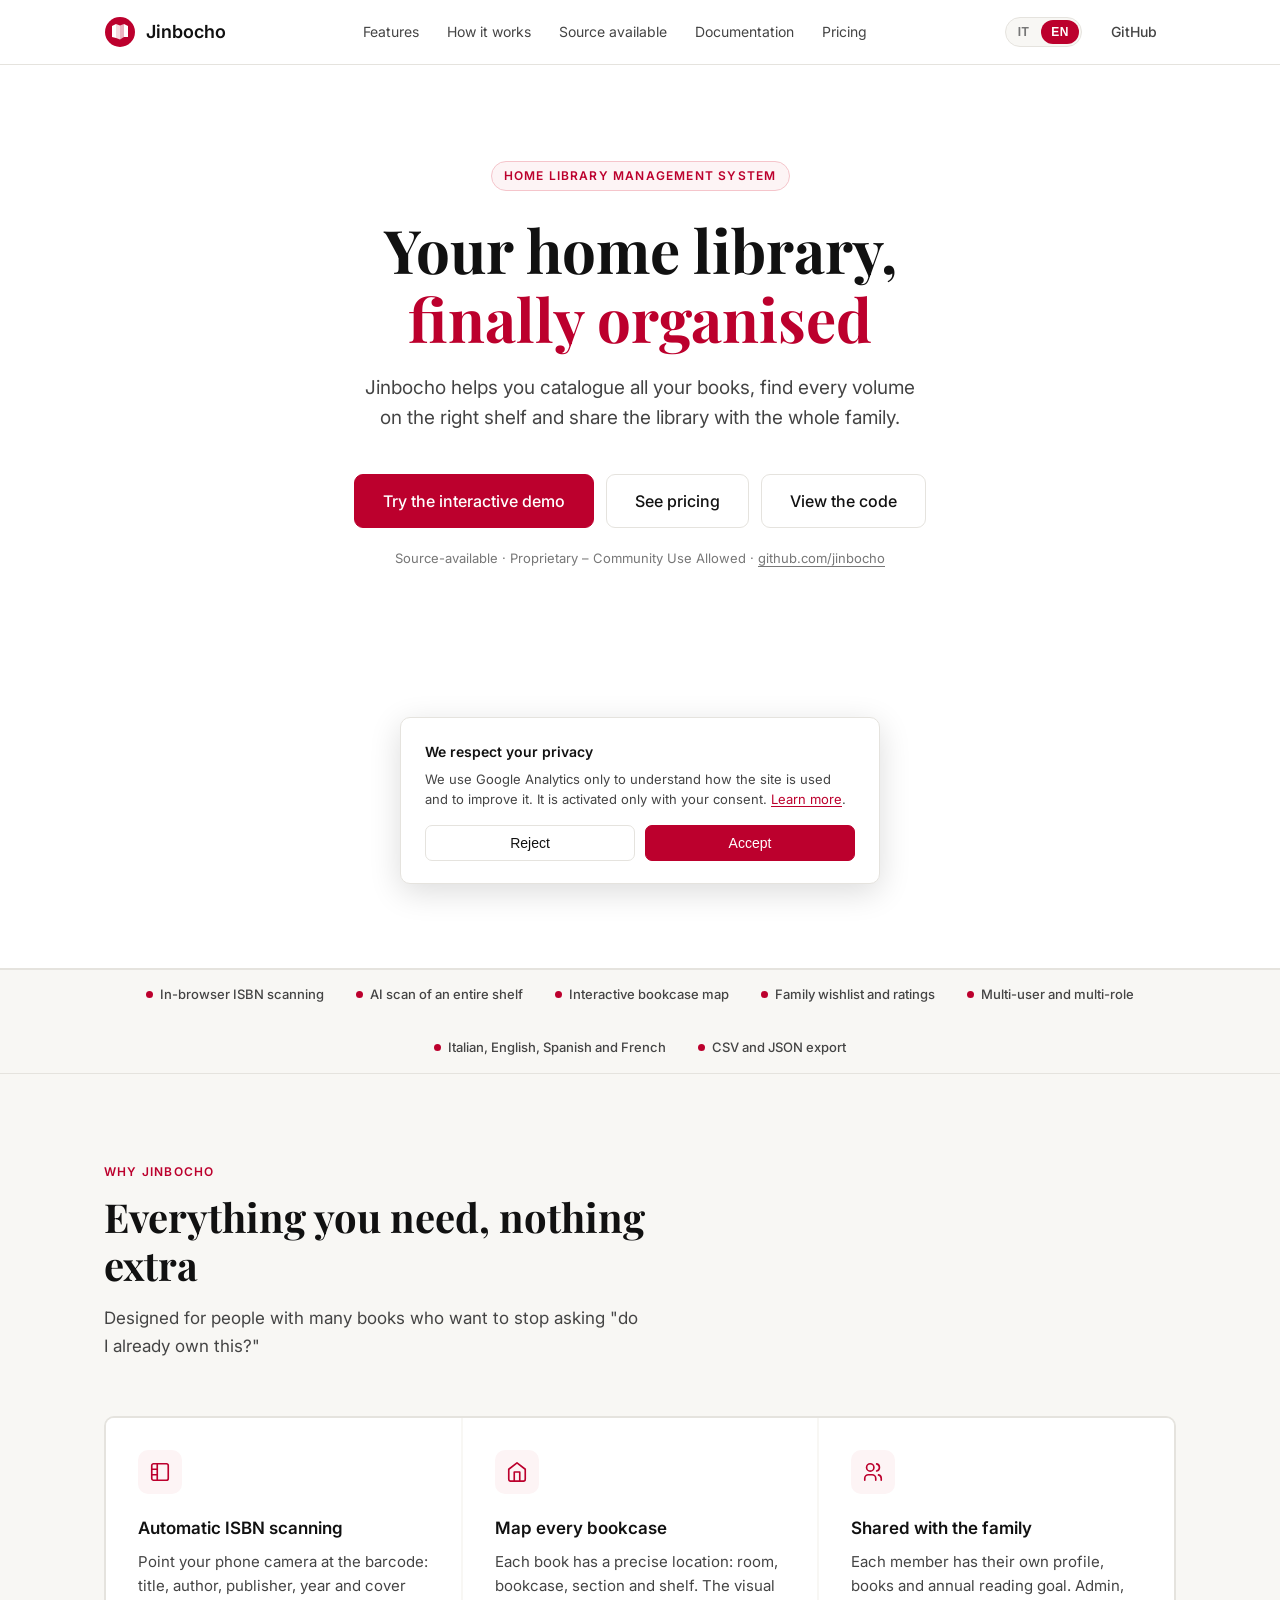
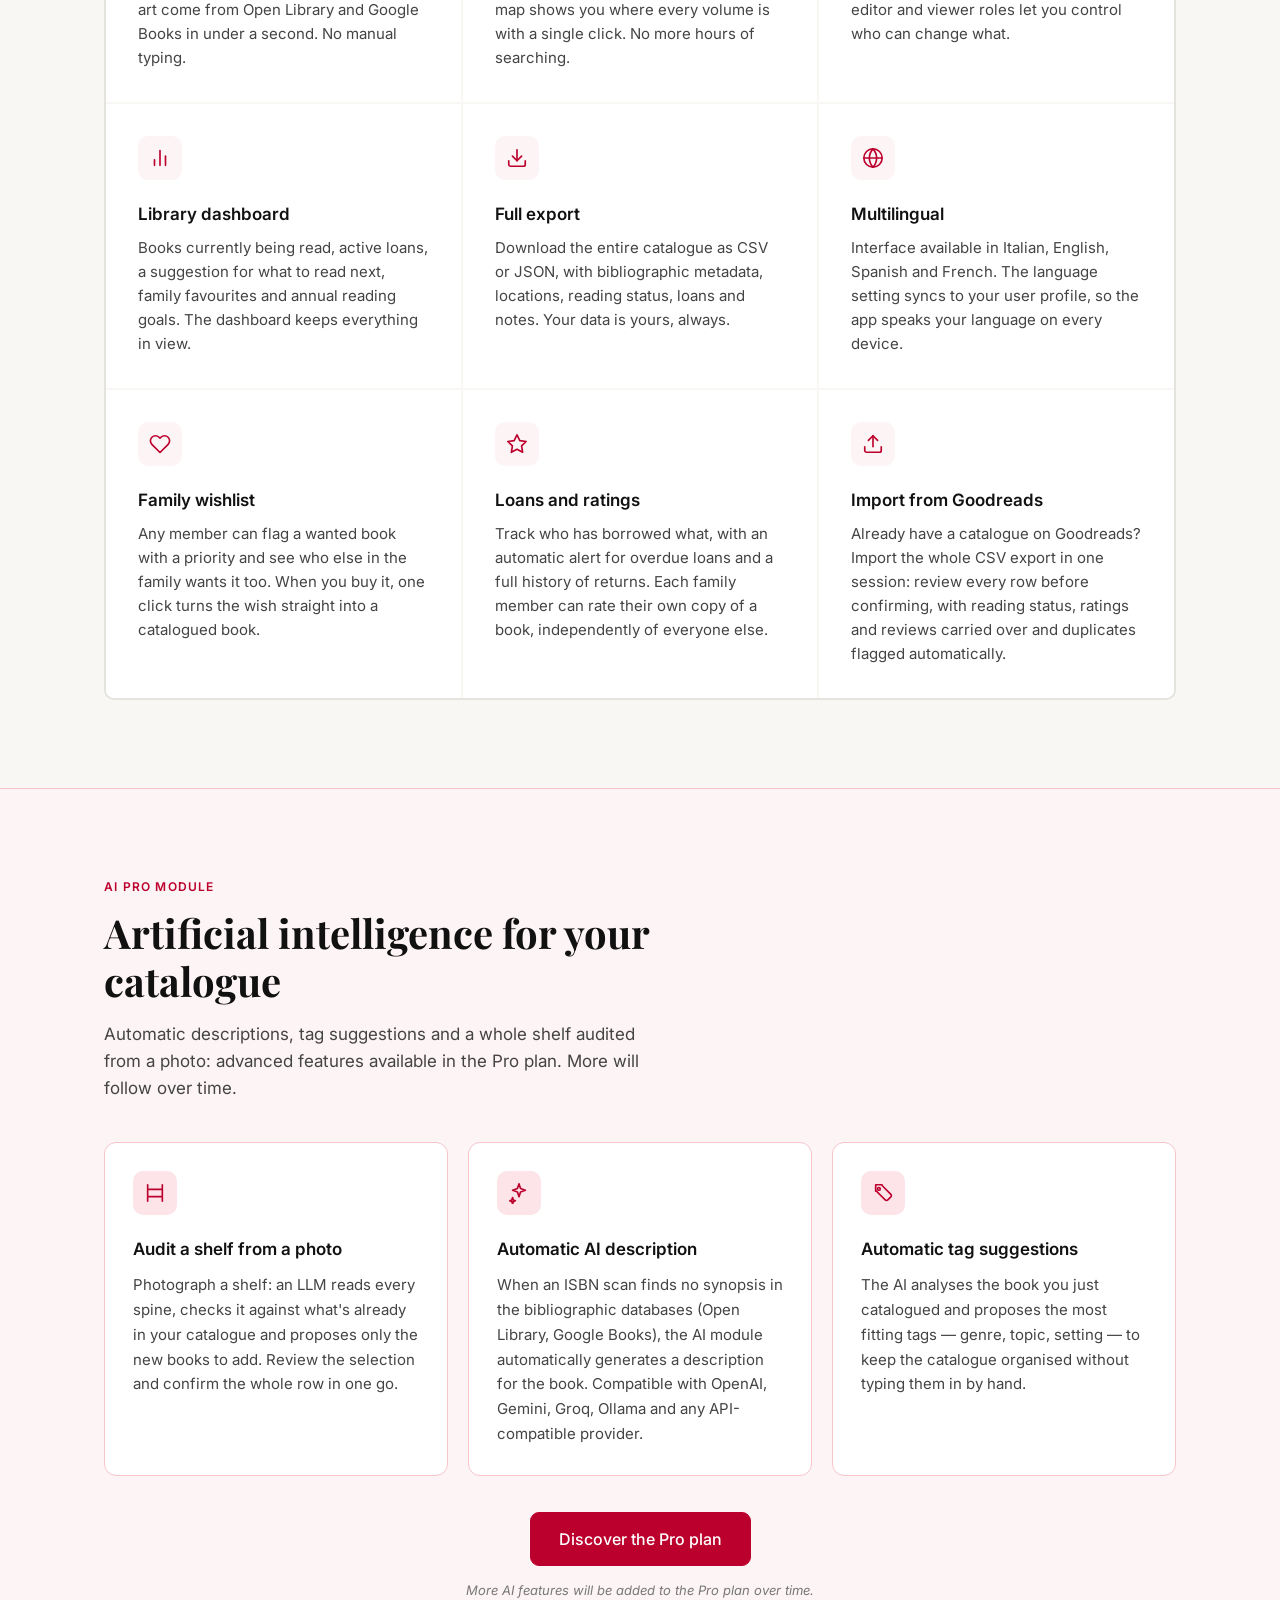
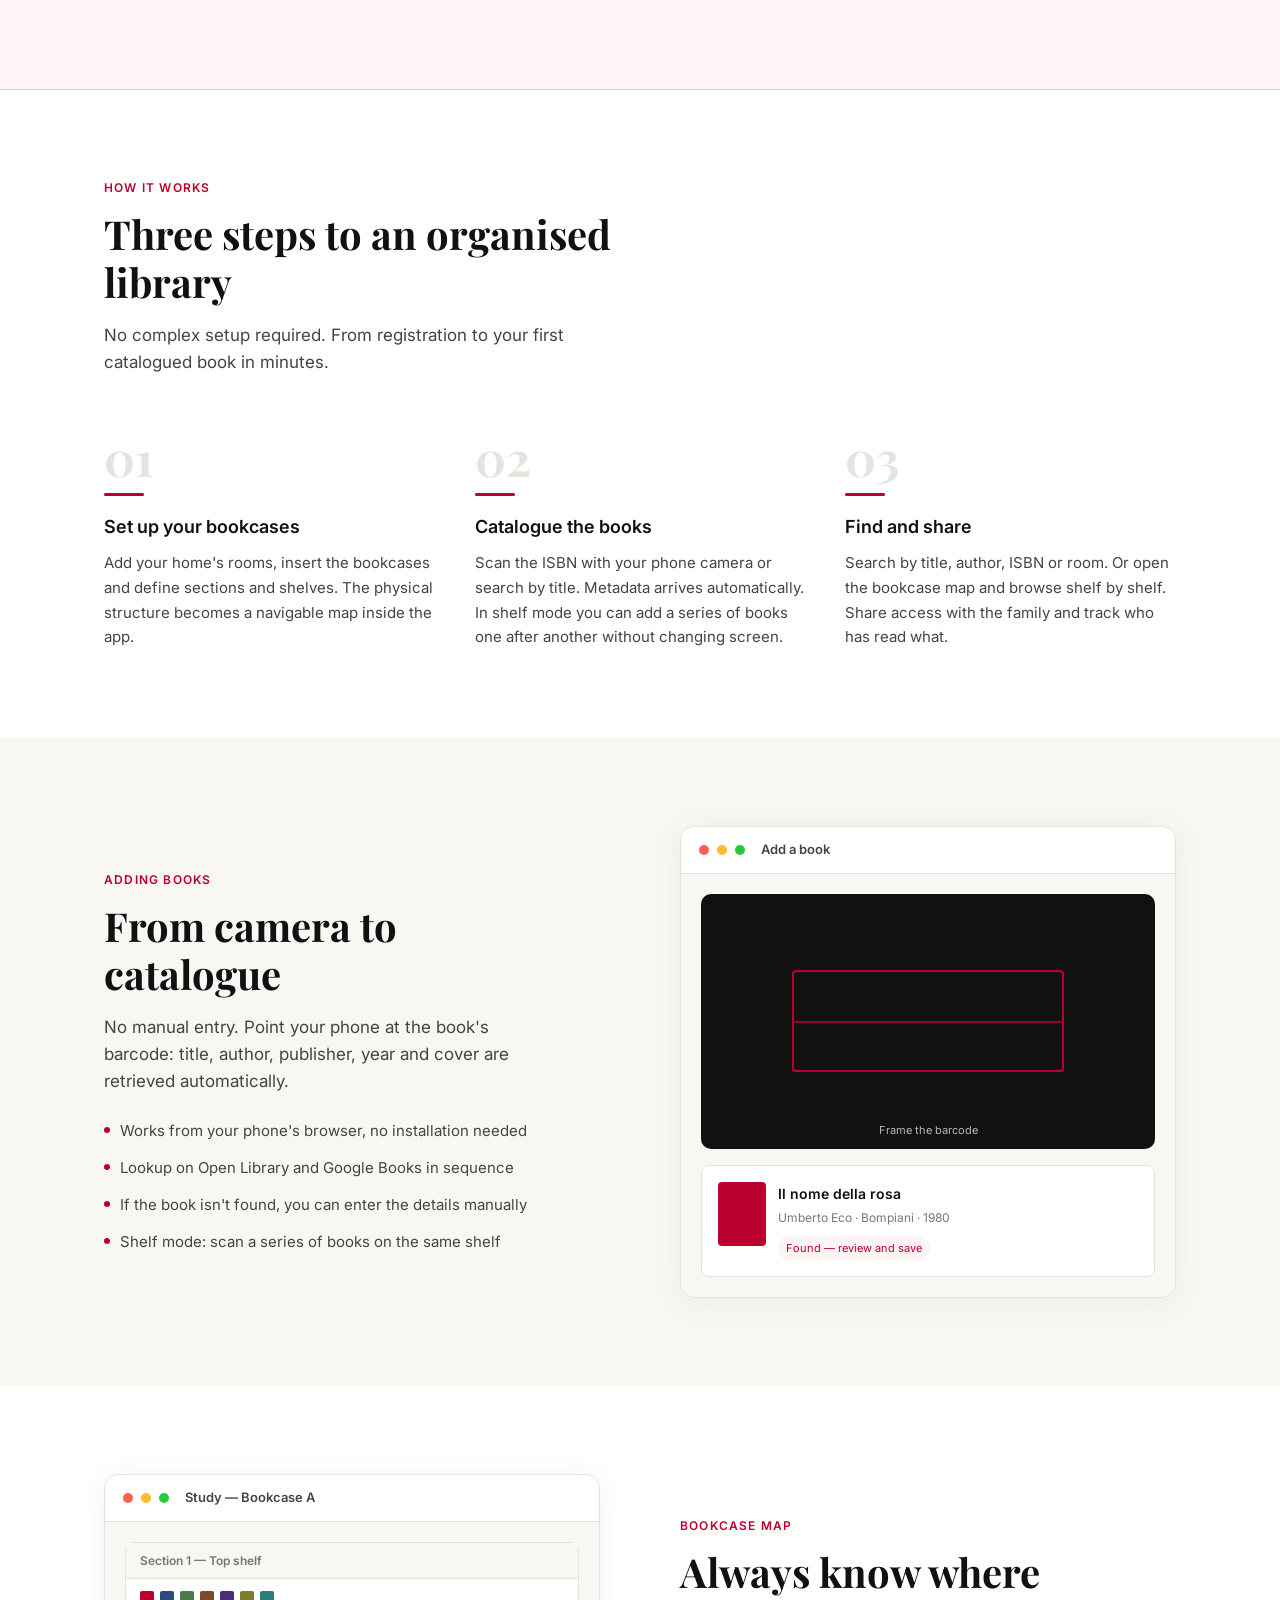
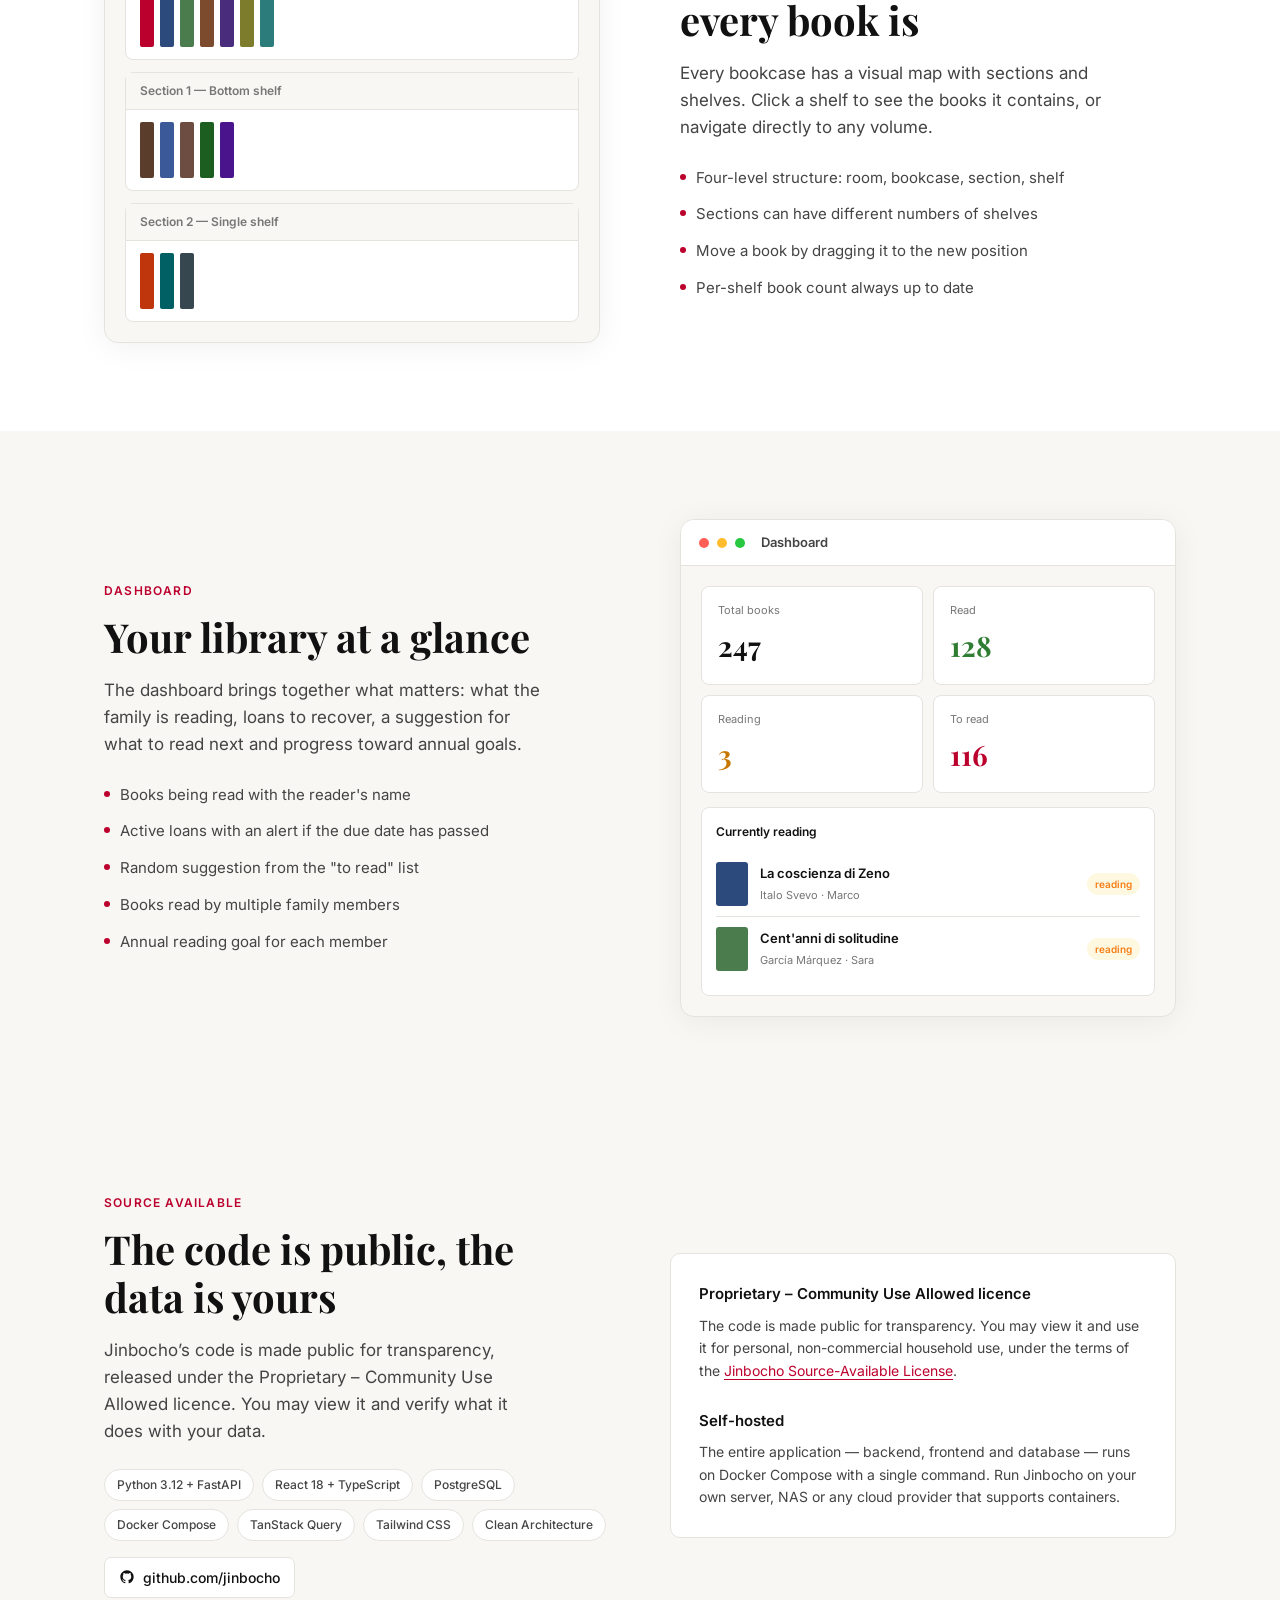
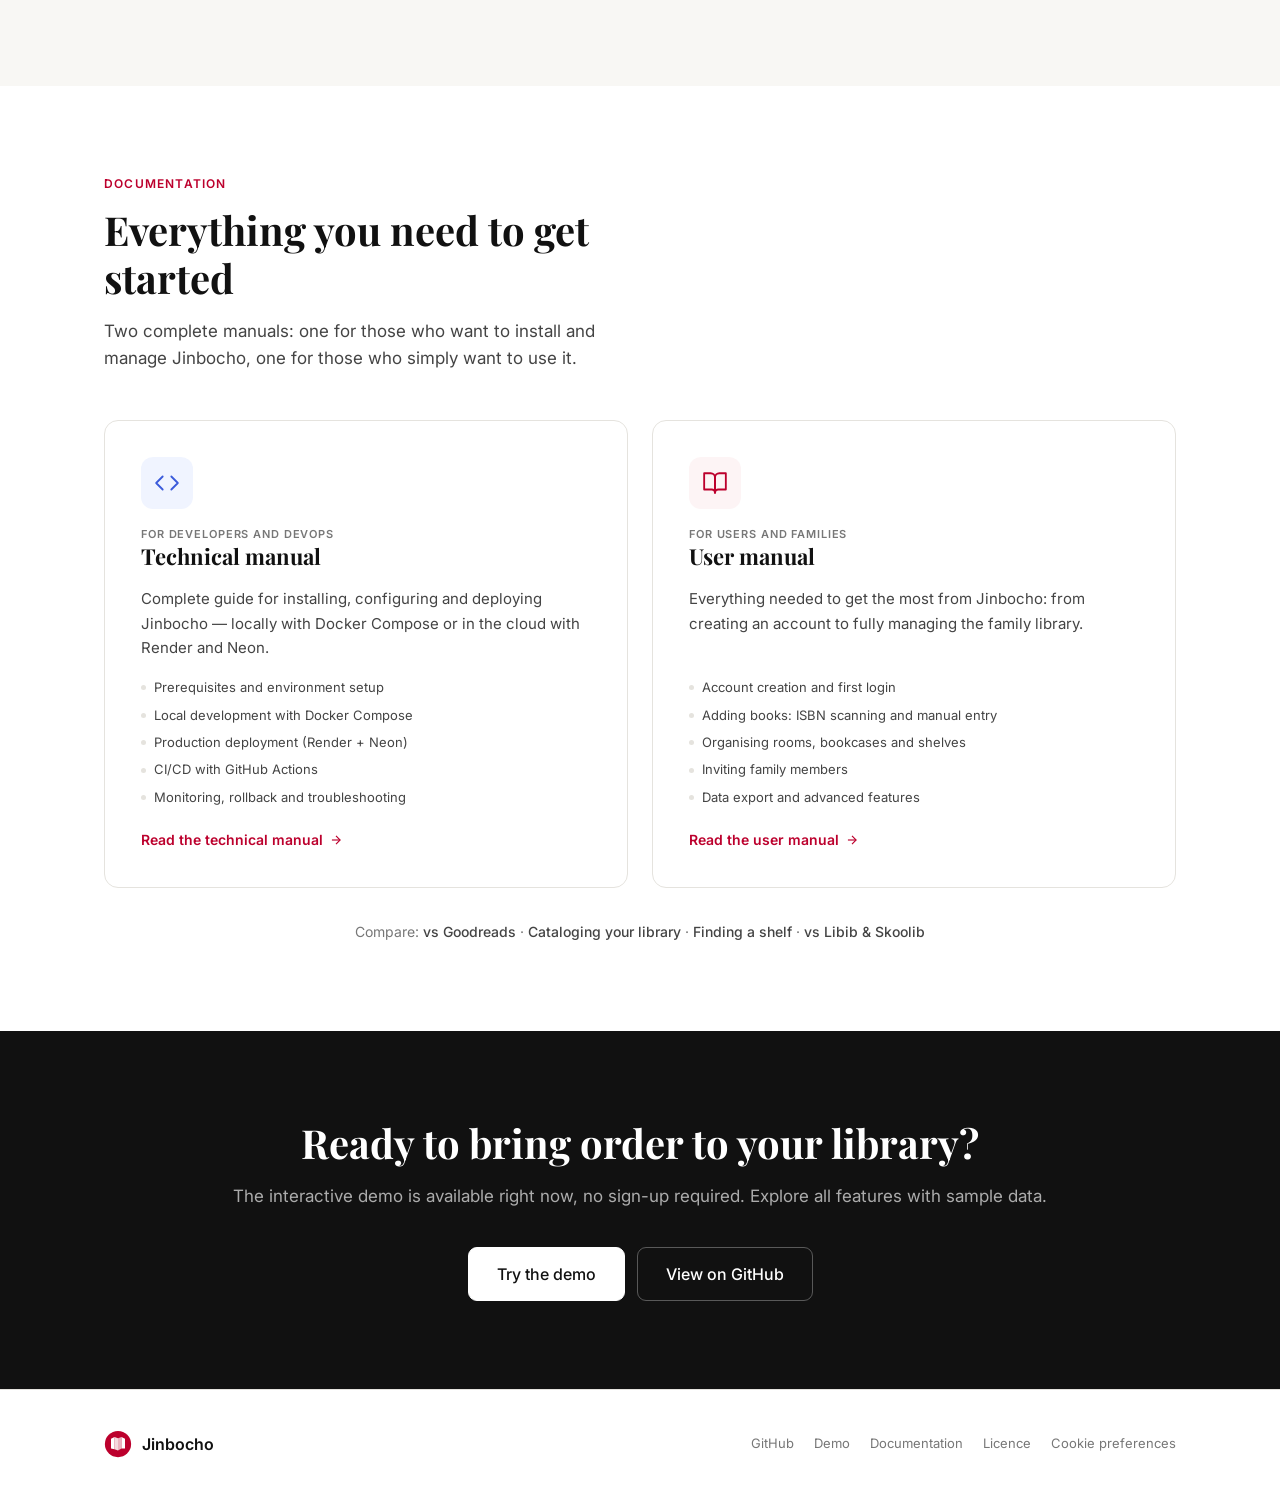
==== commit b14d93be: "Add animated SVG flow visualization to hero section Adds a new hero-visual section between hero and " ====
--- a/index.html
+++ b/index.html
@@ -92,6 +92,68 @@
   </div>
 </section>
 
+<!-- ── HERO VISUAL ── -->
+<section class="hero-visual">
+  <div class="container">
+    <svg class="flow-animation" viewBox="0 0 550 350" xmlns="http://www.w3.org/2000/svg">
+      <!-- Book Scan Phase (0-20%) -->
+      <g id="book-scan">
+        <!-- Book spine -->
+        <rect x="205" y="80" width="40" height="120" fill="#BC002D"/>
+        <rect x="208" y="85" width="8" height="110" fill="rgba(255,255,255,0.2)"/>
+        <!-- Scan beacon lines -->
+        <circle cx="225" cy="40" r="15" fill="none" stroke="#BC002D" stroke-width="2" opacity="0.6"/>
+        <circle cx="225" cy="40" r="22" fill="none" stroke="#BC002D" stroke-width="1.5" opacity="0.3"/>
+      </g>
+
+      <!-- Shelf Populate Phase (20-45%) -->
+      <g id="shelf-populate">
+        <!-- Shelf line -->
+        <line x1="80" y1="220" x2="470" y2="220" stroke="#111111" stroke-width="3"/>
+        <!-- Books on shelf -->
+        <rect class="book-item" x="95" y="160" width="18" height="60" fill="#BC002D"/>
+        <rect class="book-item" x="120" y="155" width="18" height="65" fill="#8a0020"/>
+        <rect class="book-item" x="145" y="170" width="18" height="50" fill="#BC002D"/>
+        <rect class="book-item" x="170" y="160" width="18" height="60" fill="#8a0020"/>
+        <rect class="book-item" x="195" y="175" width="18" height="45" fill="#BC002D"/>
+        <rect class="book-item" x="220" y="165" width="18" height="55" fill="#8a0020"/>
+      </g>
+
+      <!-- Library Map Phase (45-75%) -->
+      <g id="library-map">
+        <!-- Room background -->
+        <rect x="280" y="100" width="200" height="150" fill="none" stroke="#f8f7f4" stroke-width="2" stroke-dasharray="8,4"/>
+        <!-- Bookcase 1 -->
+        <rect x="300" y="120" width="50" height="100" fill="none" stroke="#BC002D" stroke-width="2"/>
+        <line x1="300" y1="140" x2="350" y2="140" stroke="#BC002D" stroke-width="1"/>
+        <line x1="300" y1="160" x2="350" y2="160" stroke="#BC002D" stroke-width="1"/>
+        <line x1="300" y1="180" x2="350" y2="180" stroke="#BC002D" stroke-width="1"/>
+        <!-- Bookcase 2 -->
+        <rect x="370" y="120" width="50" height="100" fill="none" stroke="#BC002D" stroke-width="2"/>
+        <line x1="370" y1="140" x2="420" y2="140" stroke="#BC002D" stroke-width="1"/>
+        <line x1="370" y1="160" x2="420" y2="160" stroke="#BC002D" stroke-width="1"/>
+        <line x1="370" y1="180" x2="420" y2="180" stroke="#BC002D" stroke-width="1"/>
+      </g>
+
+      <!-- Dashboard Stats Phase (75-100%) -->
+      <g id="dashboard-stats">
+        <!-- Stat card 1 -->
+        <rect x="80" y="50" width="100" height="80" fill="none" stroke="#BC002D" stroke-width="2" rx="4"/>
+        <text x="130" y="75" text-anchor="middle" font-size="28" font-weight="bold" fill="#BC002D">247</text>
+        <text x="130" y="95" text-anchor="middle" font-size="12" fill="#444444">Libri</text>
+        <!-- Stat card 2 -->
+        <rect x="225" y="50" width="100" height="80" fill="none" stroke="#BC002D" stroke-width="2" rx="4"/>
+        <text x="275" y="75" text-anchor="middle" font-size="28" font-weight="bold" fill="#BC002D">12</text>
+        <text x="275" y="95" text-anchor="middle" font-size="12" fill="#444444">In lettura</text>
+        <!-- Stat card 3 -->
+        <rect x="370" y="50" width="100" height="80" fill="none" stroke="#BC002D" stroke-width="2" rx="4"/>
+        <text x="420" y="75" text-anchor="middle" font-size="28" font-weight="bold" fill="#BC002D">5</text>
+        <text x="420" y="95" text-anchor="middle" font-size="12" fill="#444444">Librerie</text>
+      </g>
+    </svg>
+  </div>
+</section>
+
 <!-- ── BADGE STRIP ── -->
 <div class="badge-strip">
   <div class="container">
--- a/assets/css/index.css
+++ b/assets/css/index.css
@@ -162,6 +162,74 @@
       border-radius: 50%;
       background: var(--red);
       flex-shrink: 0;
+    }
+
+    /* ── HERO VISUAL ── */
+    .hero-visual {
+      padding: 60px 0;
+      background: var(--white);
+      border-bottom: 1px solid var(--line);
+      display: flex;
+      align-items: center;
+      justify-content: center;
+    }
+    .flow-animation {
+      width: 100%;
+      max-width: 550px;
+      height: auto;
+    }
+    .flow-animation #book-scan {
+      animation: scanBook 8s ease-in-out infinite;
+    }
+    .flow-animation #shelf-populate .book-item {
+      animation: popBook 8s ease-out infinite;
+    }
+    .flow-animation #shelf-populate .book-item:nth-child(1) { animation-delay: 1.6s; }
+    .flow-animation #shelf-populate .book-item:nth-child(2) { animation-delay: 1.9s; }
+    .flow-animation #shelf-populate .book-item:nth-child(3) { animation-delay: 2.2s; }
+    .flow-animation #shelf-populate .book-item:nth-child(4) { animation-delay: 2.5s; }
+    .flow-animation #shelf-populate .book-item:nth-child(5) { animation-delay: 2.8s; }
+    .flow-animation #shelf-populate .book-item:nth-child(6) { animation-delay: 3.1s; }
+    .flow-animation #library-map {
+      animation: buildMap 8s ease-in-out infinite;
+    }
+    .flow-animation #dashboard-stats {
+      animation: showDashboard 8s ease-out infinite;
+    }
+
+    /* Keyframes */
+    @keyframes scanBook {
+      0%, 100% { opacity: 0; }
+      15% { opacity: 1; }
+      35% { opacity: 1; transform: translateY(-10px); }
+      40% { opacity: 0; }
+    }
+    @keyframes popBook {
+      0%, 100% { opacity: 0; transform: scale(0.8); }
+      55% { opacity: 1; transform: scale(1); }
+      85% { opacity: 1; }
+      100% { opacity: 0; }
+    }
+    @keyframes buildMap {
+      0%, 45% { opacity: 0; }
+      60% { opacity: 1; }
+      100% { opacity: 1; }
+    }
+    @keyframes showDashboard {
+      0%, 75% { opacity: 0; }
+      85% { opacity: 1; }
+      100% { opacity: 1; }
+    }
+
+    /* Accessibility: respect motion preferences */
+    @media (prefers-reduced-motion: reduce) {
+      .flow-animation #book-scan,
+      .flow-animation #shelf-populate .book-item,
+      .flow-animation #library-map,
+      .flow-animation #dashboard-stats {
+        animation: none;
+        opacity: 0.7;
+      }
     }
 
     /* ── SECTION ── */
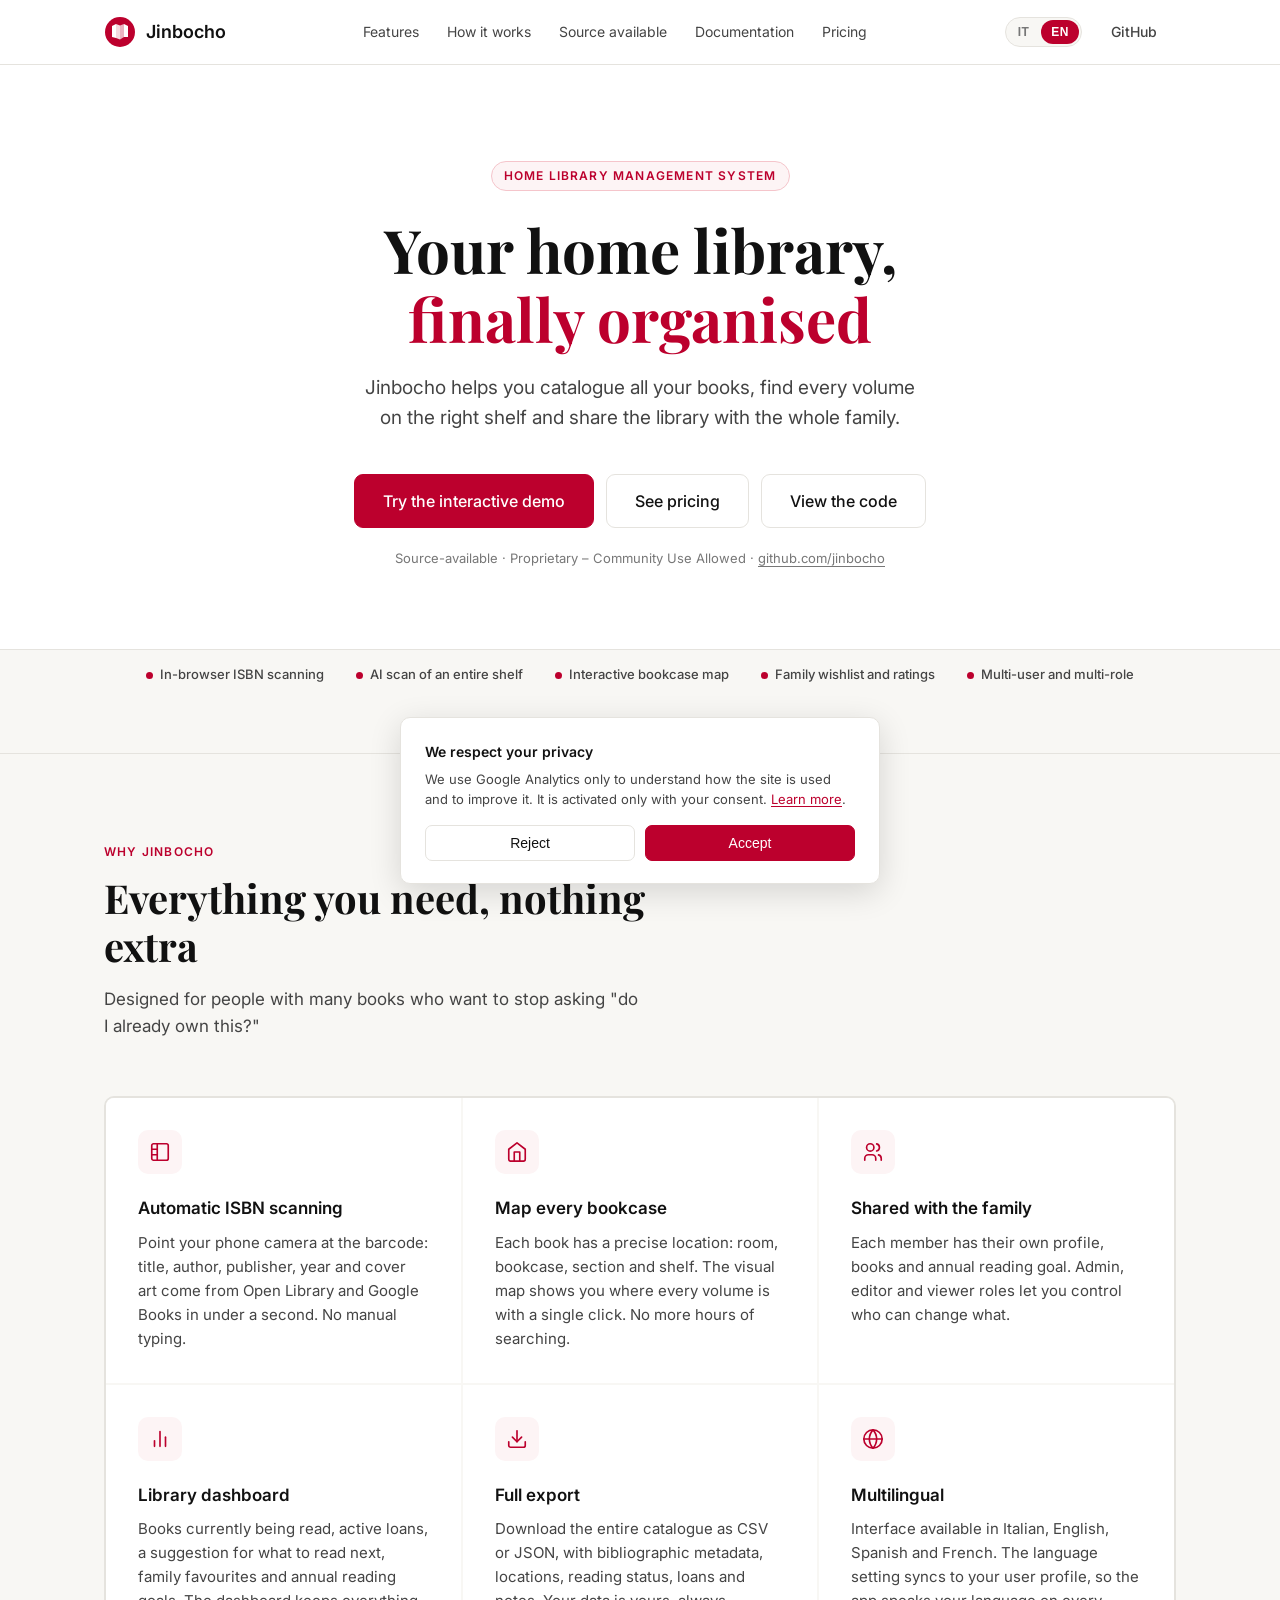
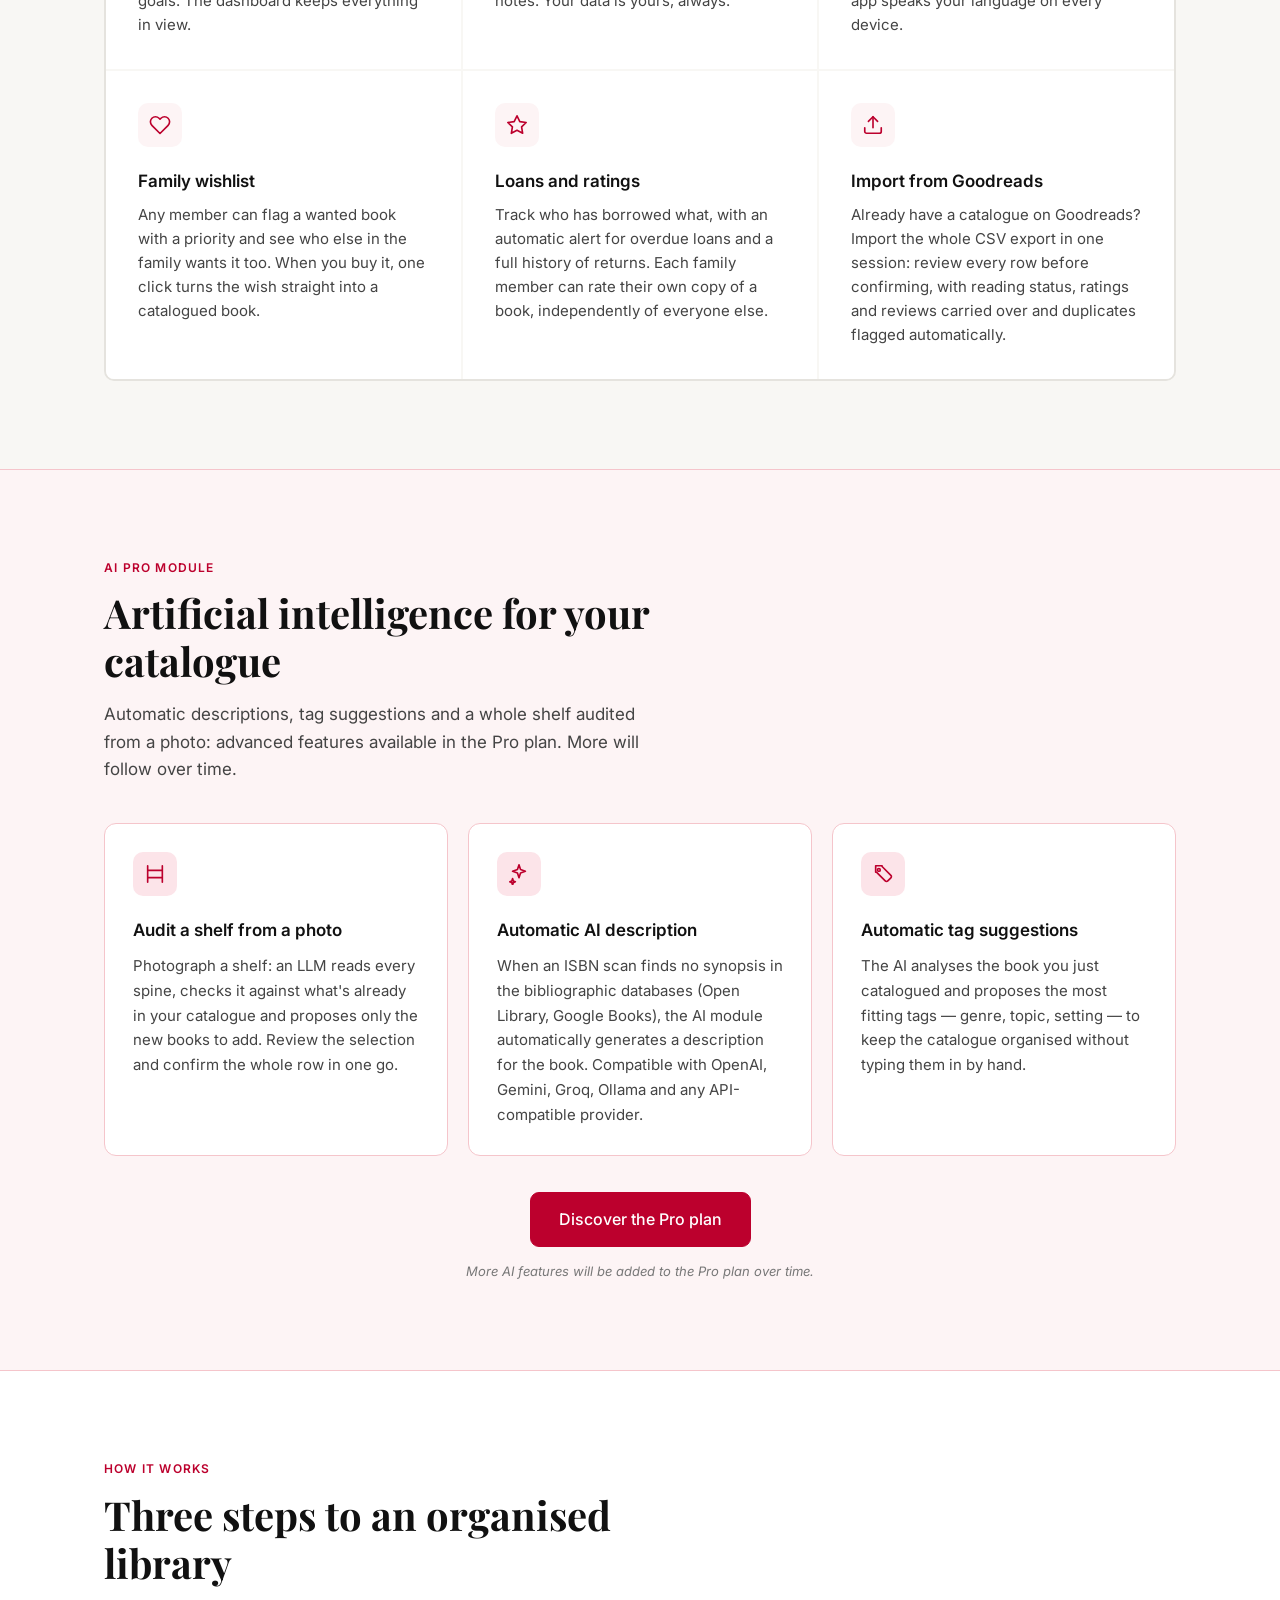
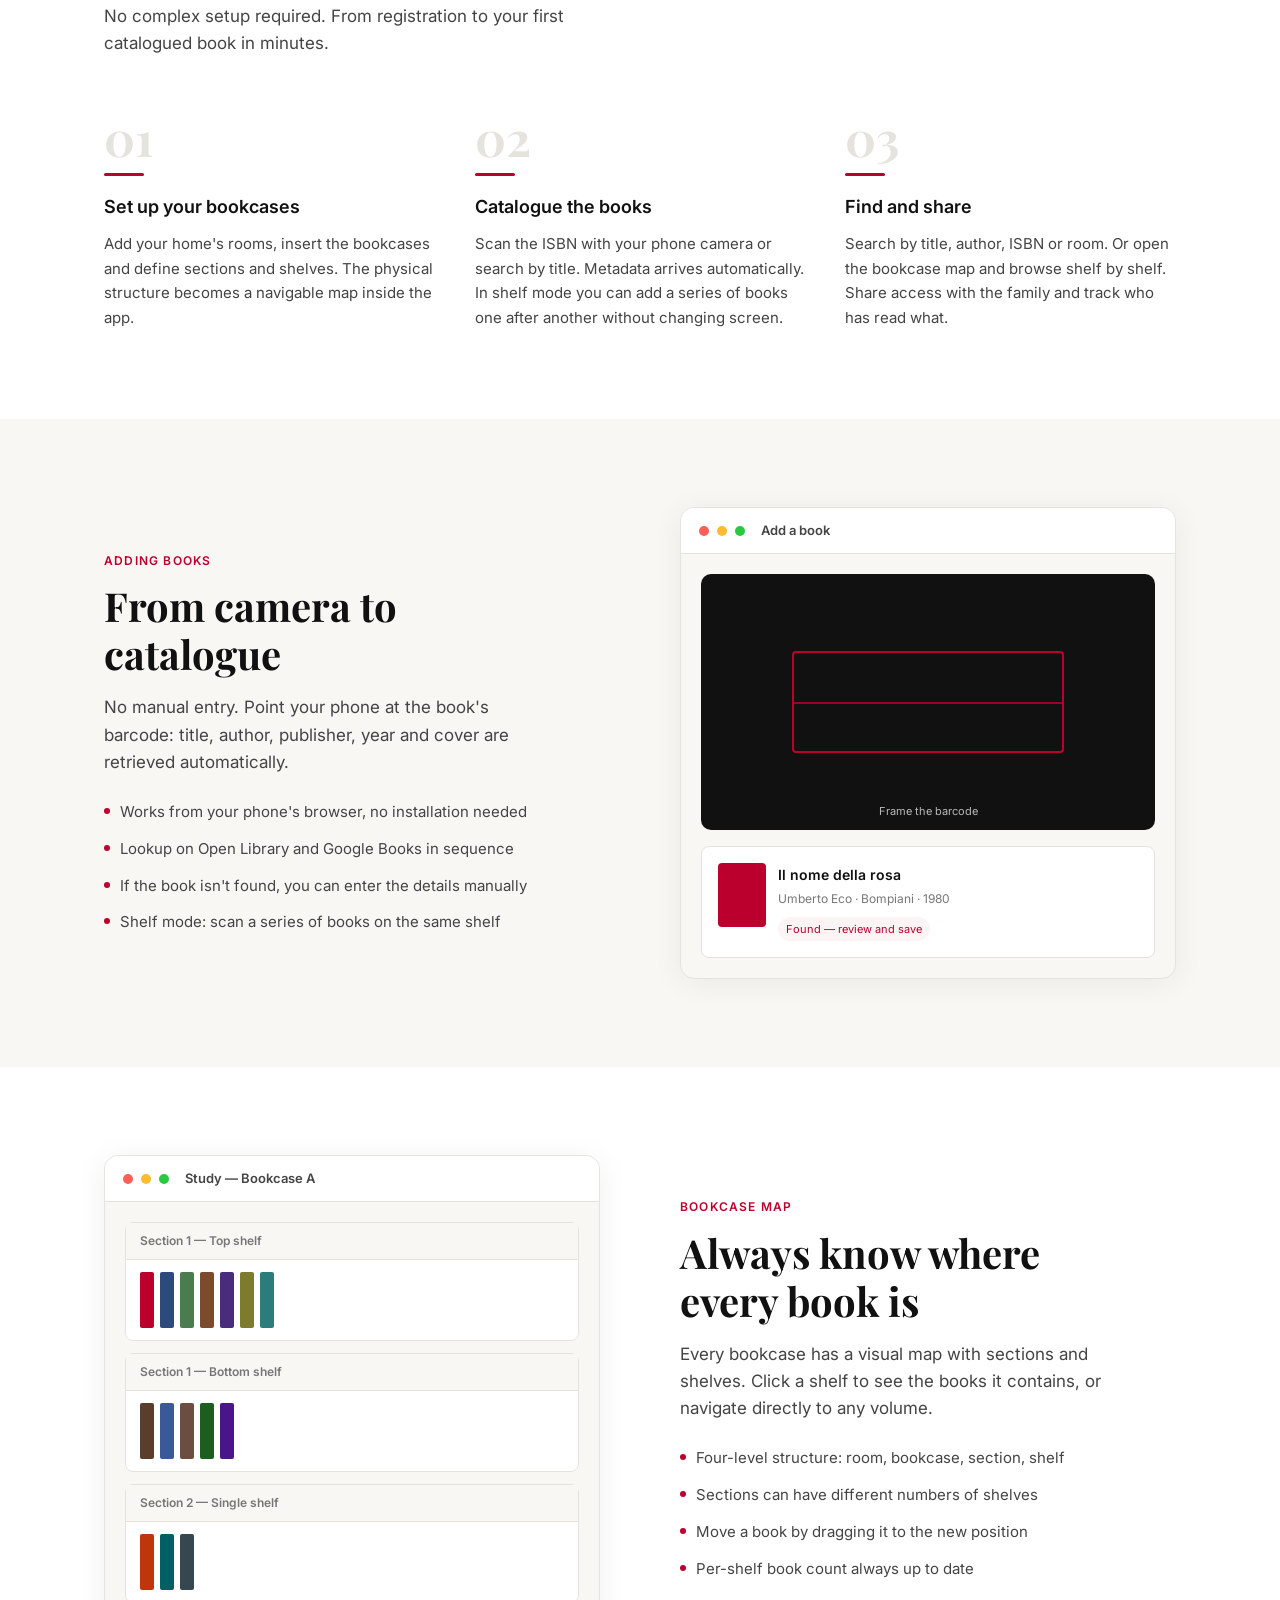
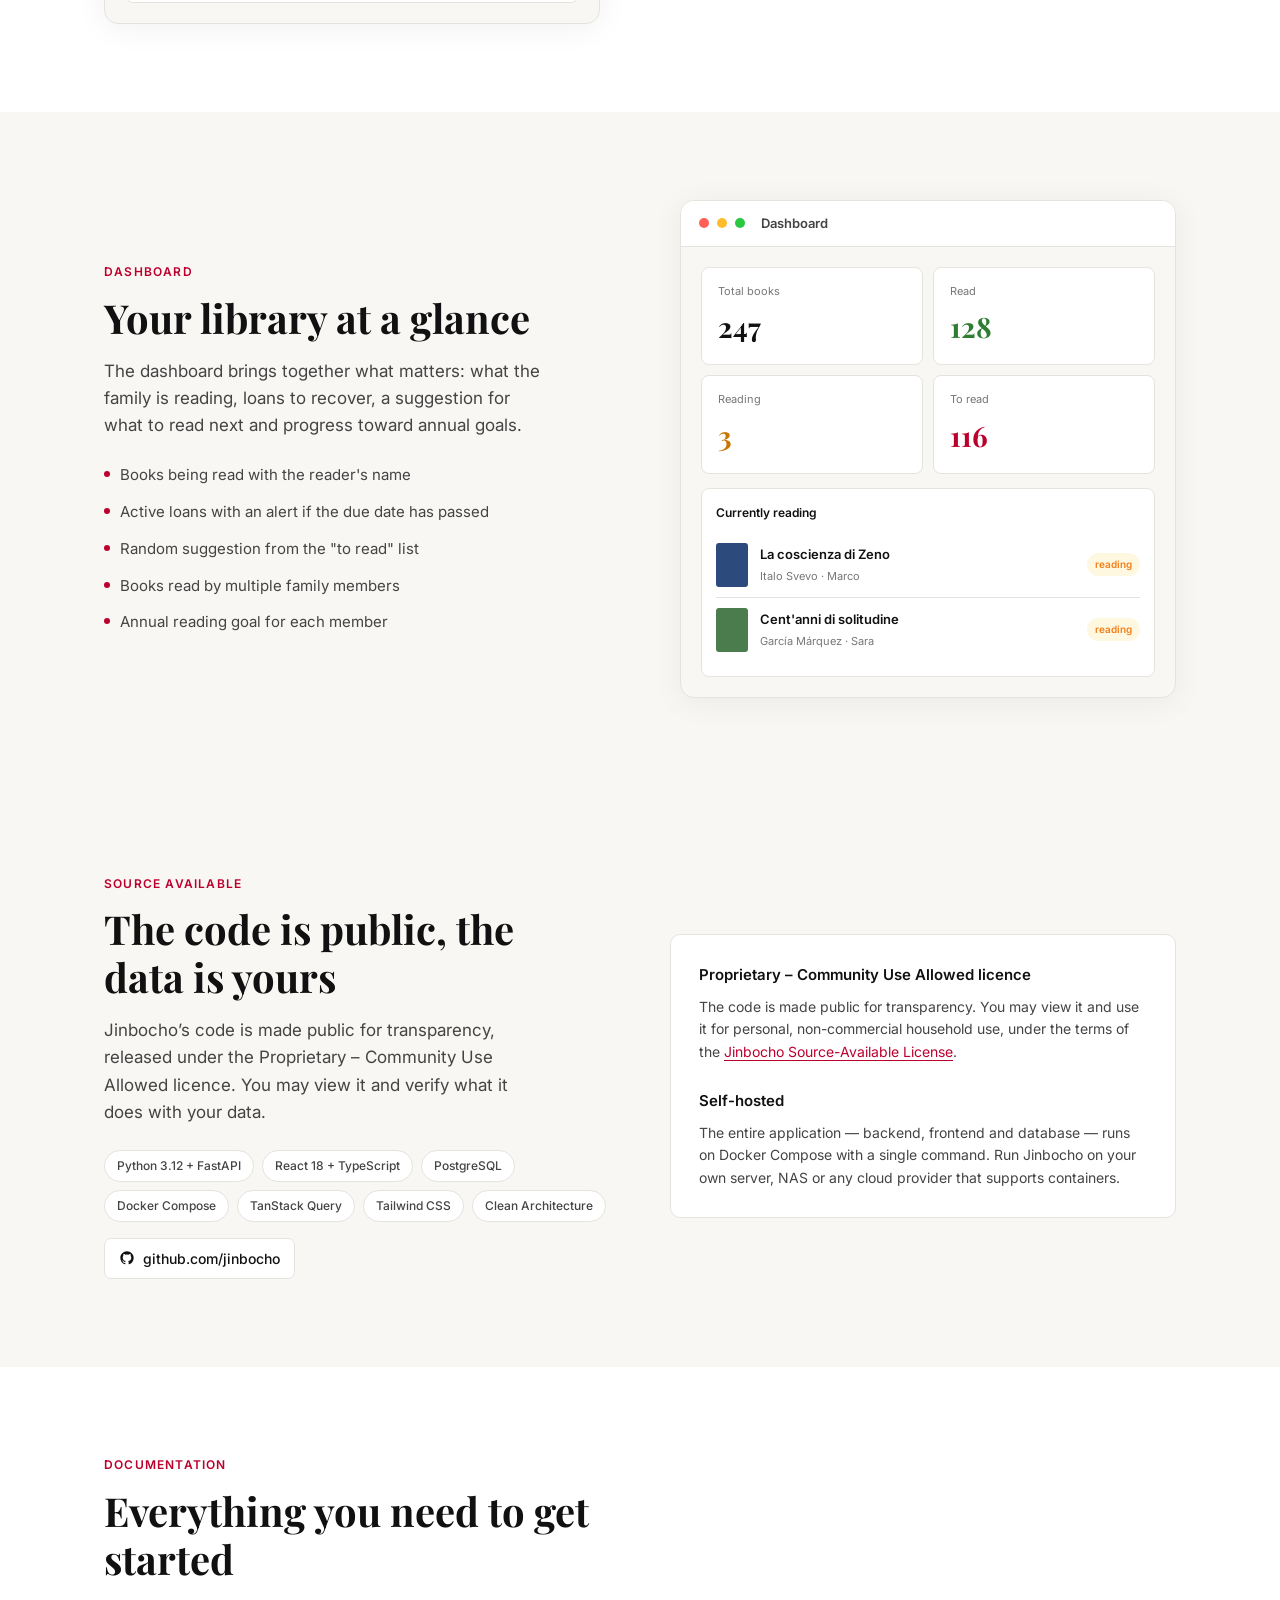
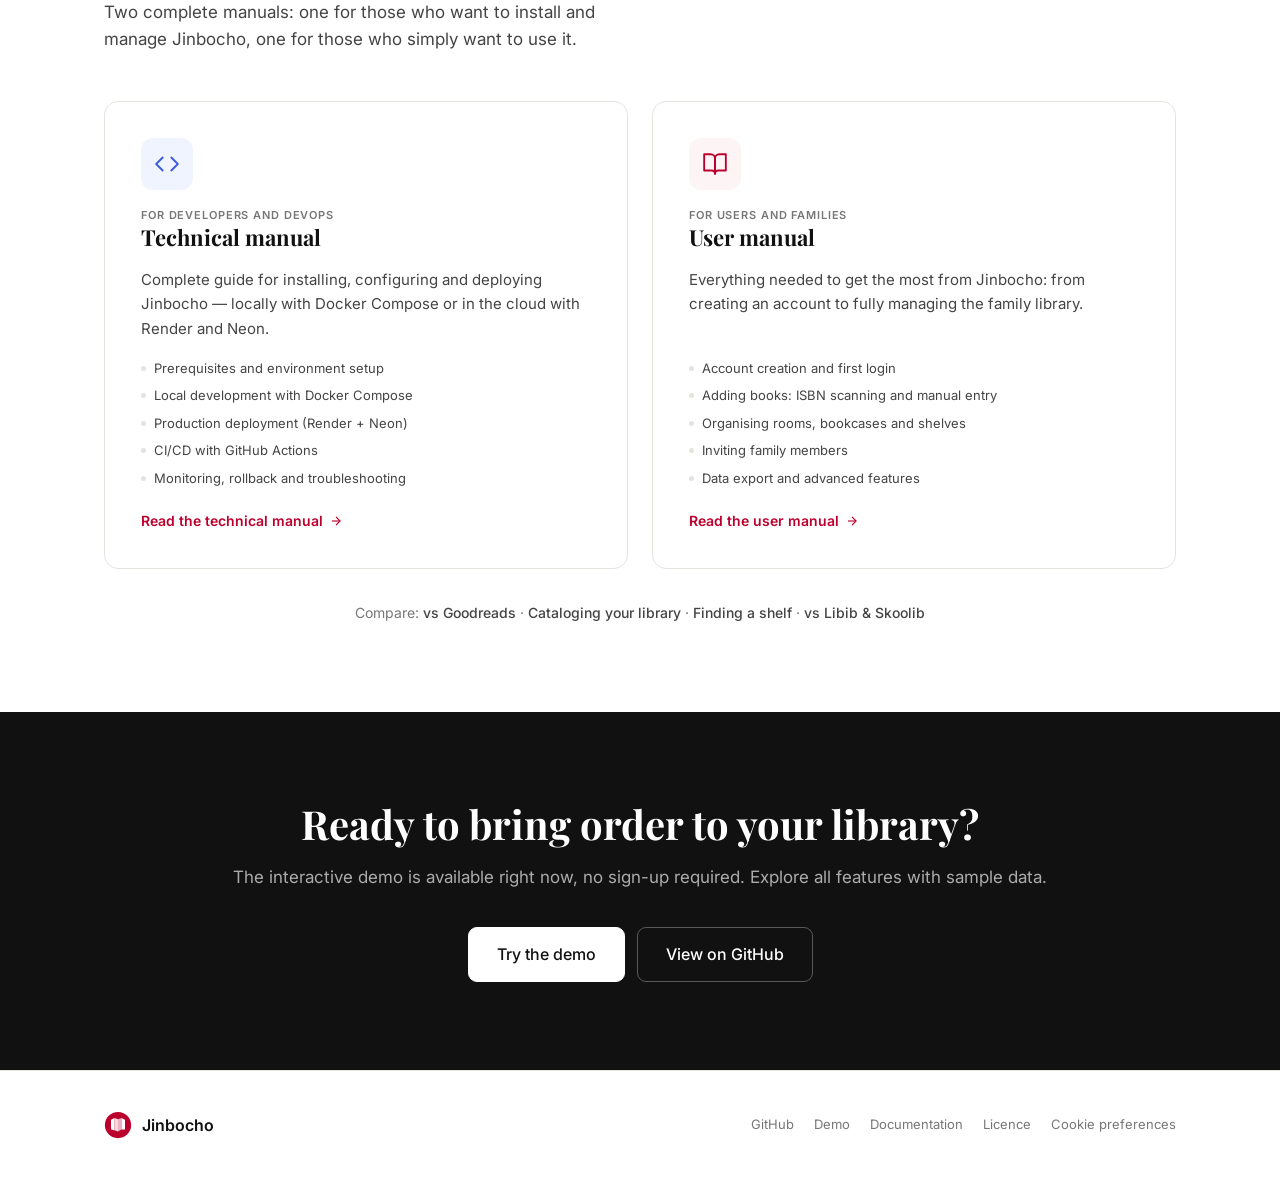
==== commit 92f6e2cd: "Revert "Add animated SVG flow visualization to hero section" This reverts commit b14d93be13dfe0ce8c0" ====
--- a/index.html
+++ b/index.html
@@ -92,68 +92,6 @@
   </div>
 </section>
 
-<!-- ── HERO VISUAL ── -->
-<section class="hero-visual">
-  <div class="container">
-    <svg class="flow-animation" viewBox="0 0 550 350" xmlns="http://www.w3.org/2000/svg">
-      <!-- Book Scan Phase (0-20%) -->
-      <g id="book-scan">
-        <!-- Book spine -->
-        <rect x="205" y="80" width="40" height="120" fill="#BC002D"/>
-        <rect x="208" y="85" width="8" height="110" fill="rgba(255,255,255,0.2)"/>
-        <!-- Scan beacon lines -->
-        <circle cx="225" cy="40" r="15" fill="none" stroke="#BC002D" stroke-width="2" opacity="0.6"/>
-        <circle cx="225" cy="40" r="22" fill="none" stroke="#BC002D" stroke-width="1.5" opacity="0.3"/>
-      </g>
-
-      <!-- Shelf Populate Phase (20-45%) -->
-      <g id="shelf-populate">
-        <!-- Shelf line -->
-        <line x1="80" y1="220" x2="470" y2="220" stroke="#111111" stroke-width="3"/>
-        <!-- Books on shelf -->
-        <rect class="book-item" x="95" y="160" width="18" height="60" fill="#BC002D"/>
-        <rect class="book-item" x="120" y="155" width="18" height="65" fill="#8a0020"/>
-        <rect class="book-item" x="145" y="170" width="18" height="50" fill="#BC002D"/>
-        <rect class="book-item" x="170" y="160" width="18" height="60" fill="#8a0020"/>
-        <rect class="book-item" x="195" y="175" width="18" height="45" fill="#BC002D"/>
-        <rect class="book-item" x="220" y="165" width="18" height="55" fill="#8a0020"/>
-      </g>
-
-      <!-- Library Map Phase (45-75%) -->
-      <g id="library-map">
-        <!-- Room background -->
-        <rect x="280" y="100" width="200" height="150" fill="none" stroke="#f8f7f4" stroke-width="2" stroke-dasharray="8,4"/>
-        <!-- Bookcase 1 -->
-        <rect x="300" y="120" width="50" height="100" fill="none" stroke="#BC002D" stroke-width="2"/>
-        <line x1="300" y1="140" x2="350" y2="140" stroke="#BC002D" stroke-width="1"/>
-        <line x1="300" y1="160" x2="350" y2="160" stroke="#BC002D" stroke-width="1"/>
-        <line x1="300" y1="180" x2="350" y2="180" stroke="#BC002D" stroke-width="1"/>
-        <!-- Bookcase 2 -->
-        <rect x="370" y="120" width="50" height="100" fill="none" stroke="#BC002D" stroke-width="2"/>
-        <line x1="370" y1="140" x2="420" y2="140" stroke="#BC002D" stroke-width="1"/>
-        <line x1="370" y1="160" x2="420" y2="160" stroke="#BC002D" stroke-width="1"/>
-        <line x1="370" y1="180" x2="420" y2="180" stroke="#BC002D" stroke-width="1"/>
-      </g>
-
-      <!-- Dashboard Stats Phase (75-100%) -->
-      <g id="dashboard-stats">
-        <!-- Stat card 1 -->
-        <rect x="80" y="50" width="100" height="80" fill="none" stroke="#BC002D" stroke-width="2" rx="4"/>
-        <text x="130" y="75" text-anchor="middle" font-size="28" font-weight="bold" fill="#BC002D">247</text>
-        <text x="130" y="95" text-anchor="middle" font-size="12" fill="#444444">Libri</text>
-        <!-- Stat card 2 -->
-        <rect x="225" y="50" width="100" height="80" fill="none" stroke="#BC002D" stroke-width="2" rx="4"/>
-        <text x="275" y="75" text-anchor="middle" font-size="28" font-weight="bold" fill="#BC002D">12</text>
-        <text x="275" y="95" text-anchor="middle" font-size="12" fill="#444444">In lettura</text>
-        <!-- Stat card 3 -->
-        <rect x="370" y="50" width="100" height="80" fill="none" stroke="#BC002D" stroke-width="2" rx="4"/>
-        <text x="420" y="75" text-anchor="middle" font-size="28" font-weight="bold" fill="#BC002D">5</text>
-        <text x="420" y="95" text-anchor="middle" font-size="12" fill="#444444">Librerie</text>
-      </g>
-    </svg>
-  </div>
-</section>
-
 <!-- ── BADGE STRIP ── -->
 <div class="badge-strip">
   <div class="container">
--- a/assets/css/index.css
+++ b/assets/css/index.css
@@ -162,74 +162,6 @@
       border-radius: 50%;
       background: var(--red);
       flex-shrink: 0;
-    }
-
-    /* ── HERO VISUAL ── */
-    .hero-visual {
-      padding: 60px 0;
-      background: var(--white);
-      border-bottom: 1px solid var(--line);
-      display: flex;
-      align-items: center;
-      justify-content: center;
-    }
-    .flow-animation {
-      width: 100%;
-      max-width: 550px;
-      height: auto;
-    }
-    .flow-animation #book-scan {
-      animation: scanBook 8s ease-in-out infinite;
-    }
-    .flow-animation #shelf-populate .book-item {
-      animation: popBook 8s ease-out infinite;
-    }
-    .flow-animation #shelf-populate .book-item:nth-child(1) { animation-delay: 1.6s; }
-    .flow-animation #shelf-populate .book-item:nth-child(2) { animation-delay: 1.9s; }
-    .flow-animation #shelf-populate .book-item:nth-child(3) { animation-delay: 2.2s; }
-    .flow-animation #shelf-populate .book-item:nth-child(4) { animation-delay: 2.5s; }
-    .flow-animation #shelf-populate .book-item:nth-child(5) { animation-delay: 2.8s; }
-    .flow-animation #shelf-populate .book-item:nth-child(6) { animation-delay: 3.1s; }
-    .flow-animation #library-map {
-      animation: buildMap 8s ease-in-out infinite;
-    }
-    .flow-animation #dashboard-stats {
-      animation: showDashboard 8s ease-out infinite;
-    }
-
-    /* Keyframes */
-    @keyframes scanBook {
-      0%, 100% { opacity: 0; }
-      15% { opacity: 1; }
-      35% { opacity: 1; transform: translateY(-10px); }
-      40% { opacity: 0; }
-    }
-    @keyframes popBook {
-      0%, 100% { opacity: 0; transform: scale(0.8); }
-      55% { opacity: 1; transform: scale(1); }
-      85% { opacity: 1; }
-      100% { opacity: 0; }
-    }
-    @keyframes buildMap {
-      0%, 45% { opacity: 0; }
-      60% { opacity: 1; }
-      100% { opacity: 1; }
-    }
-    @keyframes showDashboard {
-      0%, 75% { opacity: 0; }
-      85% { opacity: 1; }
-      100% { opacity: 1; }
-    }
-
-    /* Accessibility: respect motion preferences */
-    @media (prefers-reduced-motion: reduce) {
-      .flow-animation #book-scan,
-      .flow-animation #shelf-populate .book-item,
-      .flow-animation #library-map,
-      .flow-animation #dashboard-stats {
-        animation: none;
-        opacity: 0.7;
-      }
     }
 
     /* ── SECTION ── */
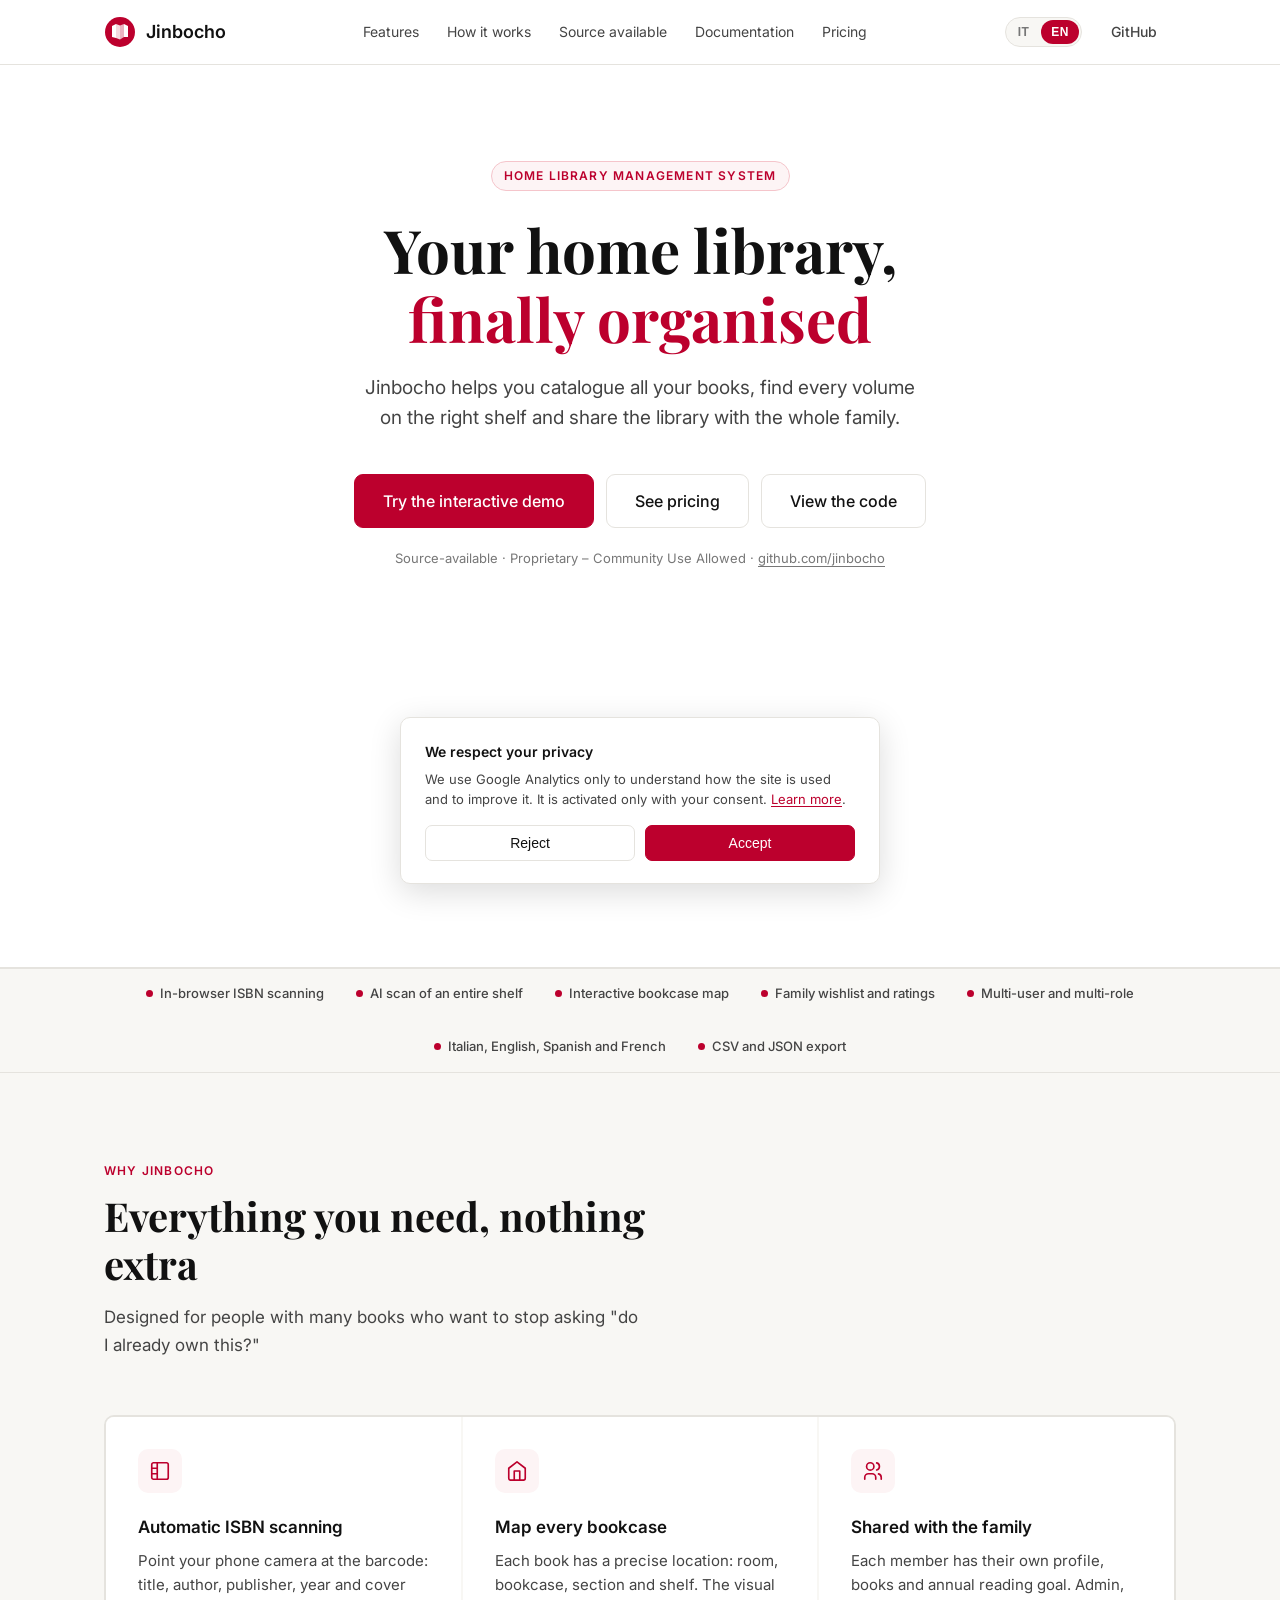
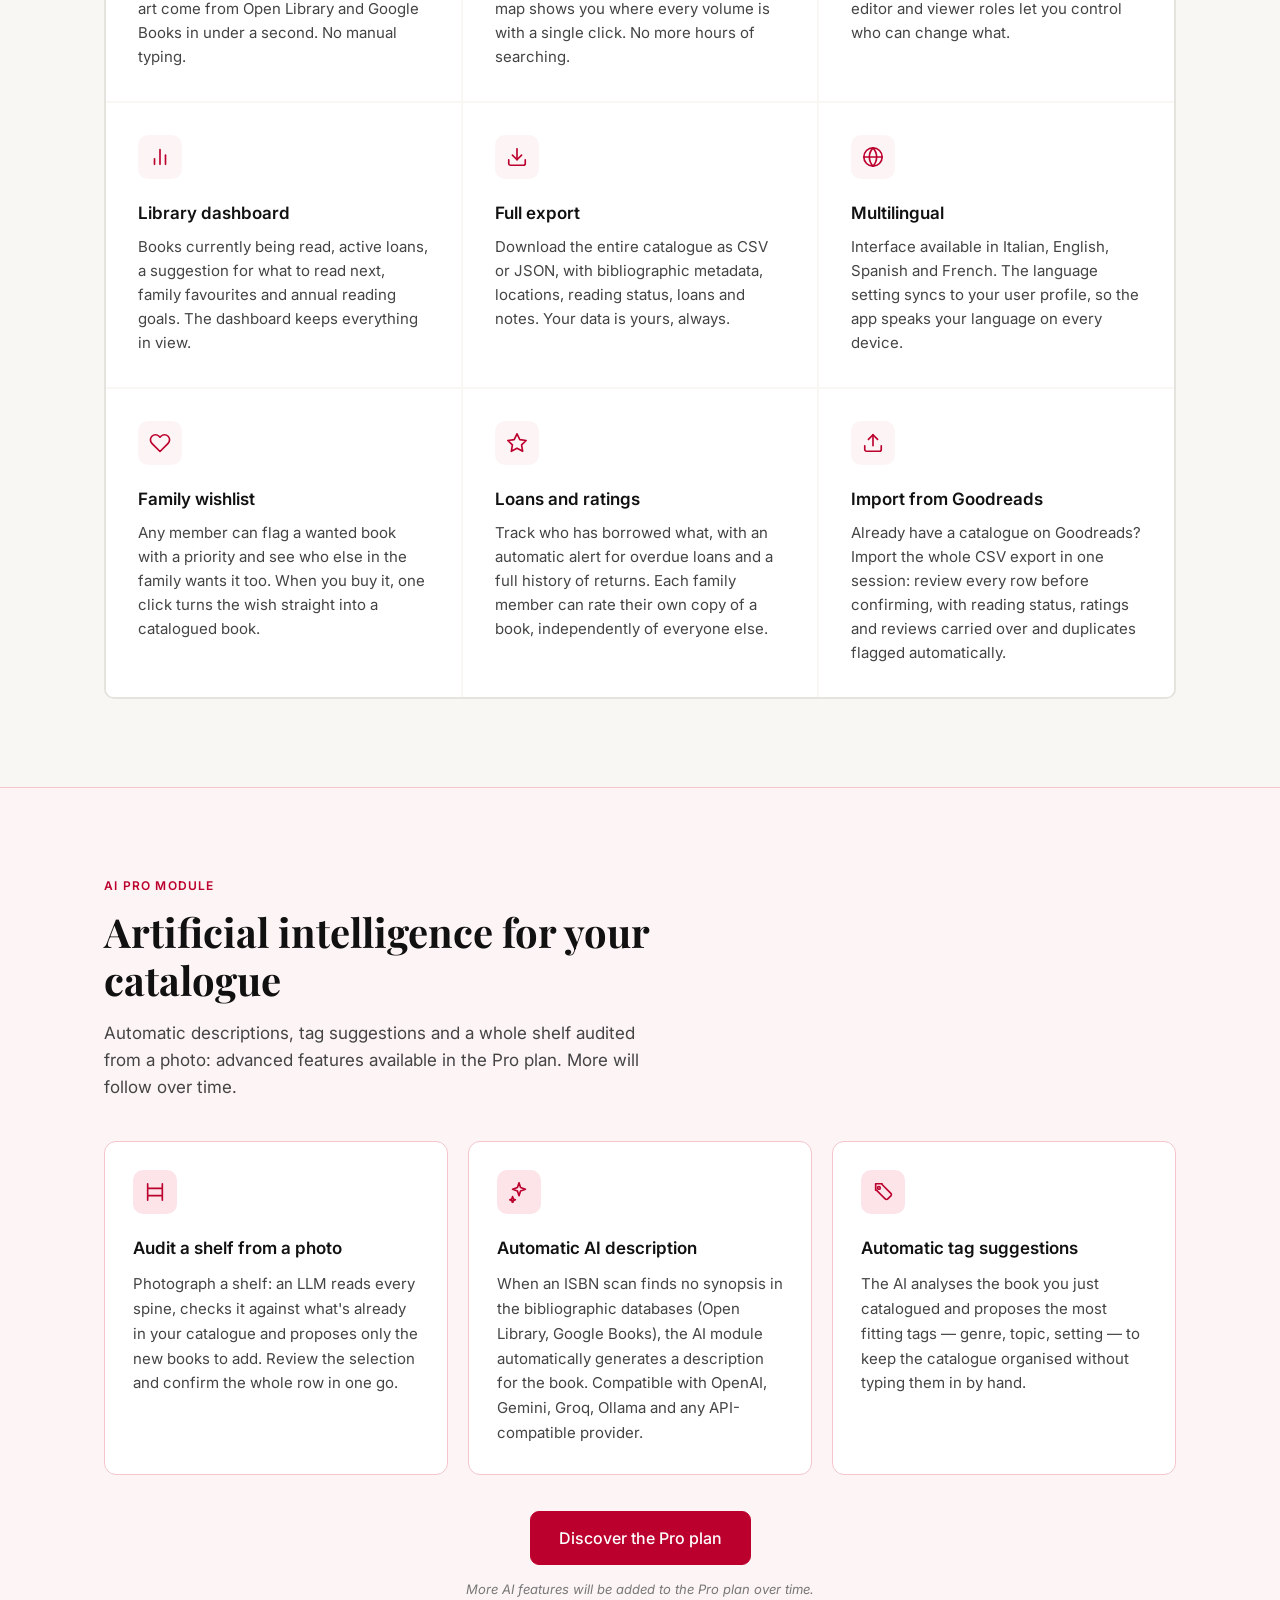
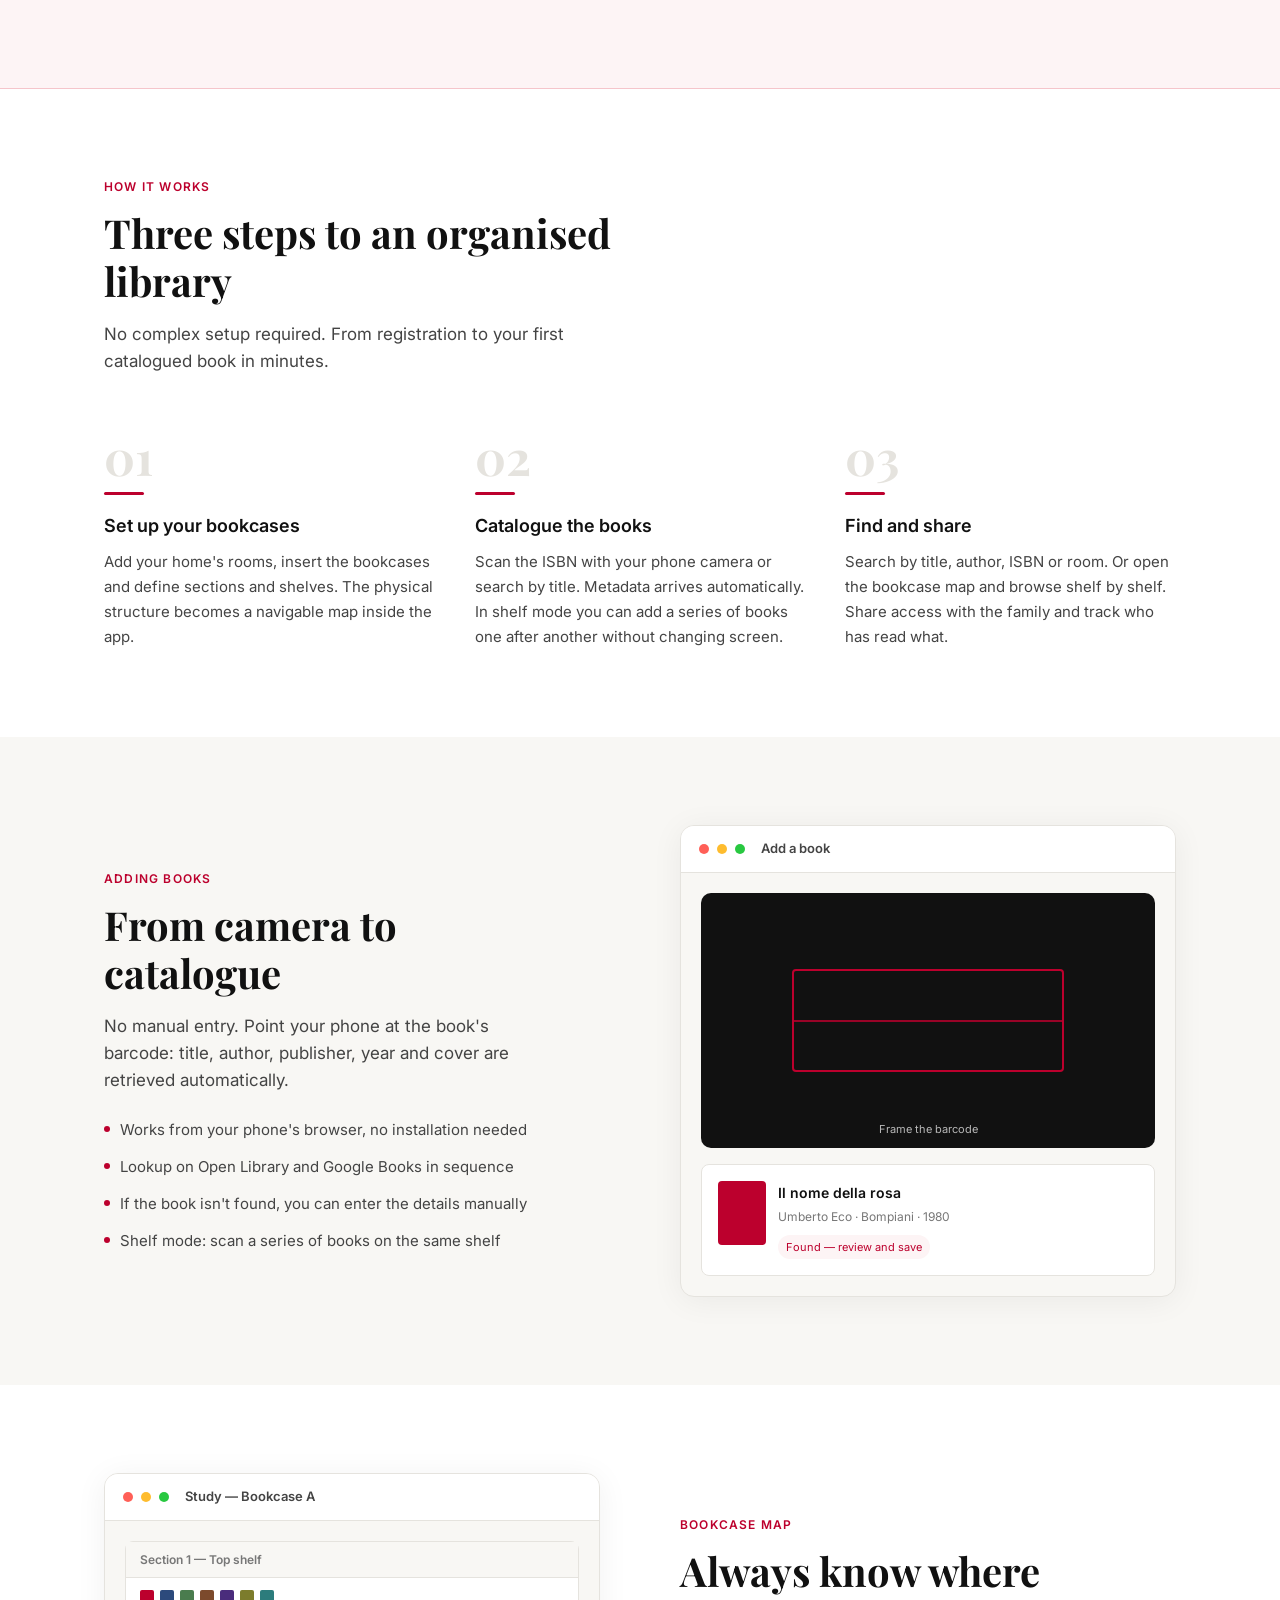
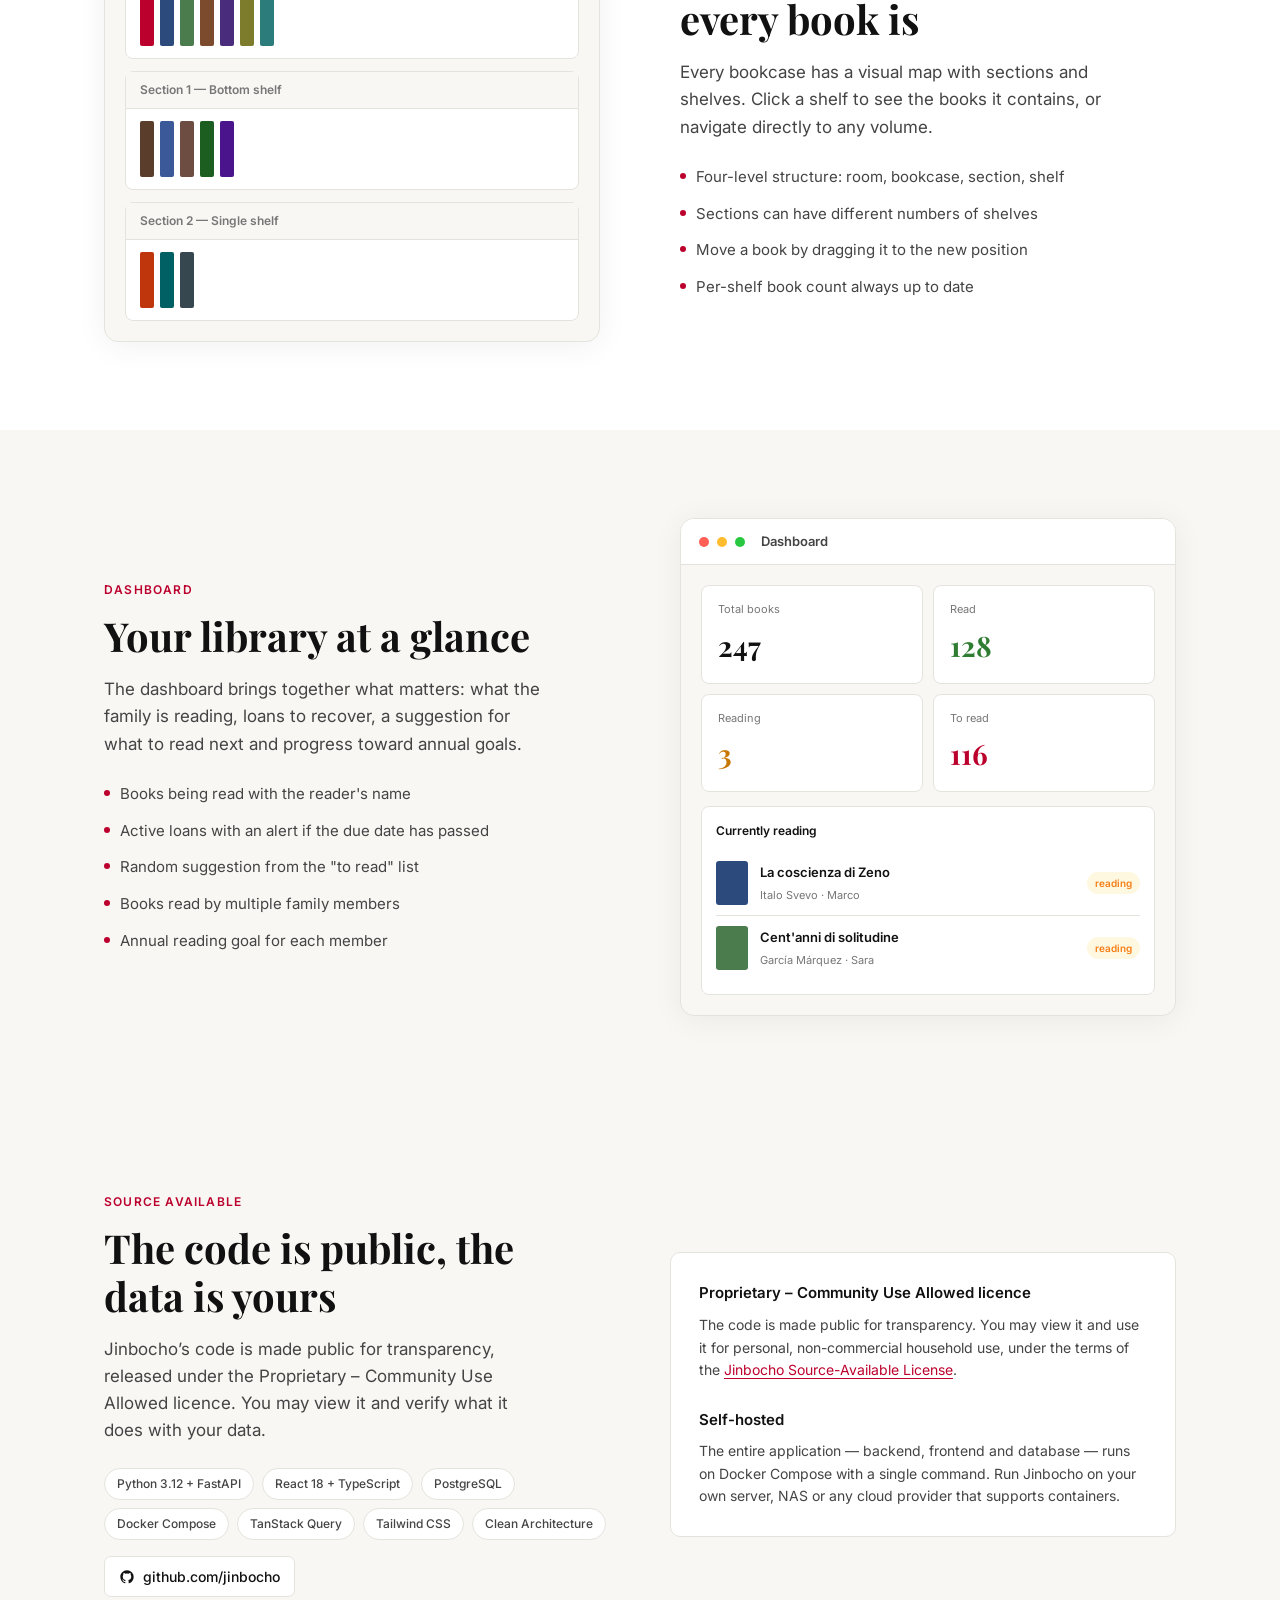
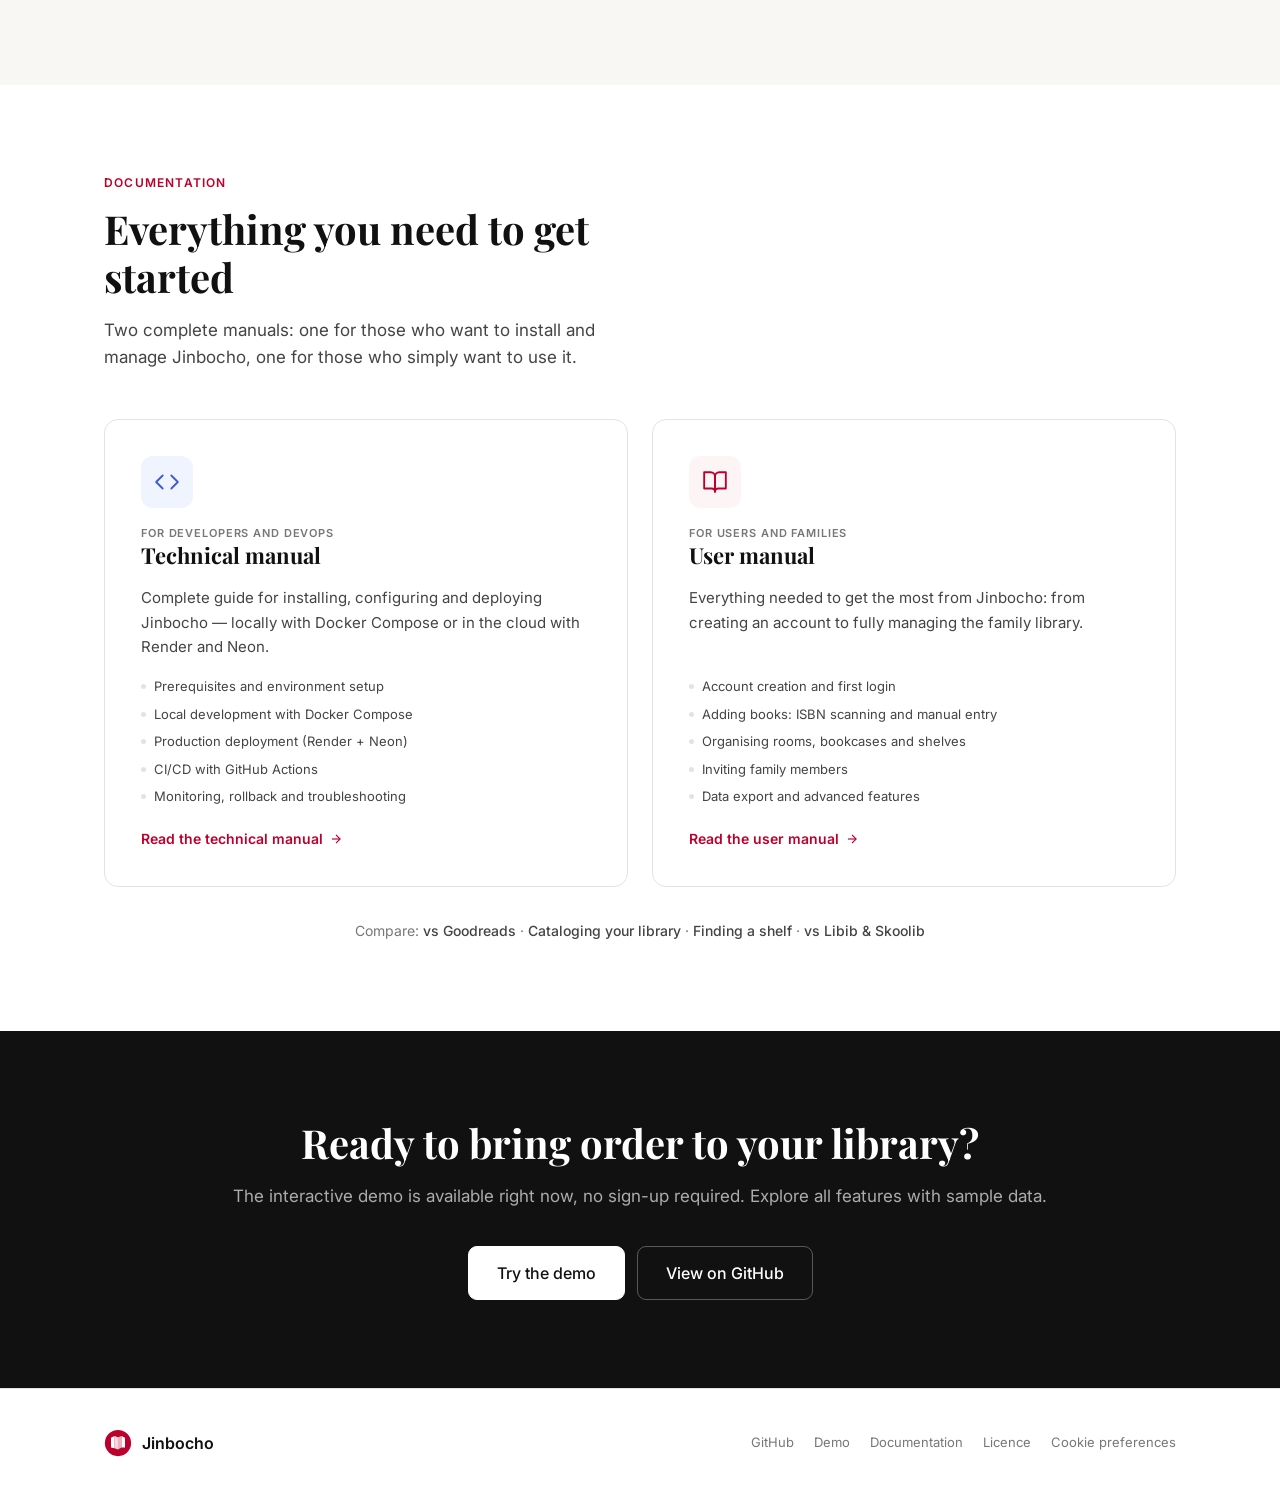
==== commit 2b05a823: "Redesign hero-visual with realistic-stylized SVG animation Replaces minimalist schematic SVG with ri" ====
--- a/index.html
+++ b/index.html
@@ -92,6 +92,176 @@
   </div>
 </section>
 
+<!-- ── HERO VISUAL ── -->
+<section class="hero-visual">
+  <div class="container">
+    <svg class="flow-animation" viewBox="0 0 600 380" xmlns="http://www.w3.org/2000/svg">
+      <defs>
+        <linearGradient id="woodGradient" x1="0%" y1="0%" x2="100%" y2="100%">
+          <stop offset="0%" style="stop-color:#8B6F47;stop-opacity:1" />
+          <stop offset="100%" style="stop-color:#5a4a37;stop-opacity:1" />
+        </linearGradient>
+        <linearGradient id="bookRed" x1="0%" y1="0%" x2="100%" y2="0%">
+          <stop offset="0%" style="stop-color:#E63946;stop-opacity:1" />
+          <stop offset="100%" style="stop-color:#BC002D;stop-opacity:1" />
+        </linearGradient>
+        <linearGradient id="bookBlue" x1="0%" y1="0%" x2="100%" y2="0%">
+          <stop offset="0%" style="stop-color:#457B9D;stop-opacity:1" />
+          <stop offset="100%" style="stop-color:#2F5A7C;stop-opacity:1" />
+        </linearGradient>
+        <linearGradient id="bookGreen" x1="0%" y1="0%" x2="100%" y2="0%">
+          <stop offset="0%" style="stop-color:#2A9D8F;stop-opacity:1" />
+          <stop offset="100%" style="stop-color:#1d6e64;stop-opacity:1" />
+        </linearGradient>
+        <linearGradient id="bookYellow" x1="0%" y1="0%" x2="100%" y2="0%">
+          <stop offset="0%" style="stop-color:#F4A261;stop-opacity:1" />
+          <stop offset="100%" style="stop-color:#E08C3A;stop-opacity:1" />
+        </linearGradient>
+      </defs>
+
+      <!-- PHASE 1: BOOK SCAN (0-20%) -->
+      <g id="book-scan">
+        <!-- Scanning book with gradient -->
+        <rect x="220" y="70" width="50" height="140" fill="url(#bookRed)" rx="3"/>
+        <rect x="225" y="75" width="15" height="130" fill="rgba(255,255,255,0.15)"/>
+        <!-- Barcode -->
+        <rect x="232" y="190" width="20" height="15" fill="#333"/>
+        <line x1="235" y1="190" x2="235" y2="205" stroke="#555" stroke-width="1"/>
+        <line x1="240" y1="190" x2="240" y2="205" stroke="#555" stroke-width="1"/>
+        <line x1="245" y1="190" x2="245" y2="205" stroke="#555" stroke-width="1"/>
+        <!-- Scan effect circles -->
+        <circle cx="245" cy="50" r="12" fill="none" stroke="#BC002D" stroke-width="2" opacity="0.7"/>
+        <circle cx="245" cy="50" r="20" fill="none" stroke="#BC002D" stroke-width="1.5" opacity="0.4"/>
+      </g>
+
+      <!-- PHASE 2: SHELF POPULATE (20-45%) -->
+      <g id="shelf-populate">
+        <!-- Shelf background with wood texture -->
+        <rect x="70" y="220" width="460" height="120" fill="url(#woodGradient)" rx="2"/>
+        <rect x="70" y="220" width="460" height="8" fill="rgba(0,0,0,0.15)"/>
+        <!-- Decorative shelf line -->
+        <line x1="70" y1="225" x2="530" y2="225" stroke="rgba(0,0,0,0.1)" stroke-width="1"/>
+        <!-- Books on shelf - animated -->
+        <g class="book-item">
+          <rect x="85" y="155" width="22" height="65" fill="url(#bookRed)" rx="2"/>
+          <rect x="89" y="160" width="4" height="55" fill="rgba(255,255,255,0.1)"/>
+          <text x="96" y="185" font-size="8" fill="white" text-anchor="middle" font-weight="bold">A</text>
+        </g>
+        <g class="book-item">
+          <rect x="113" y="150" width="22" height="70" fill="url(#bookBlue)" rx="2"/>
+          <rect x="117" y="155" width="4" height="60" fill="rgba(255,255,255,0.1)"/>
+          <text x="124" y="185" font-size="8" fill="white" text-anchor="middle" font-weight="bold">B</text>
+        </g>
+        <g class="book-item">
+          <rect x="141" y="165" width="22" height="55" fill="url(#bookGreen)" rx="2"/>
+          <rect x="145" y="170" width="4" height="45" fill="rgba(255,255,255,0.1)"/>
+          <text x="152" y="192" font-size="8" fill="white" text-anchor="middle" font-weight="bold">C</text>
+        </g>
+        <g class="book-item">
+          <rect x="169" y="155" width="22" height="65" fill="url(#bookYellow)" rx="2"/>
+          <rect x="173" y="160" width="4" height="55" fill="rgba(0,0,0,0.05)"/>
+          <text x="180" y="187" font-size="8" fill="#333" text-anchor="middle" font-weight="bold">D</text>
+        </g>
+        <g class="book-item">
+          <rect x="197" y="170" width="22" height="50" fill="url(#bookRed)" rx="2"/>
+          <rect x="201" y="175" width="4" height="40" fill="rgba(255,255,255,0.1)"/>
+          <text x="208" y="193" font-size="8" fill="white" text-anchor="middle" font-weight="bold">E</text>
+        </g>
+        <g class="book-item">
+          <rect x="225" y="160" width="22" height="60" fill="url(#bookBlue)" rx="2"/>
+          <rect x="229" y="165" width="4" height="50" fill="rgba(255,255,255,0.1)"/>
+          <text x="236" y="192" font-size="8" fill="white" text-anchor="middle" font-weight="bold">F</text>
+        </g>
+      </g>
+
+      <!-- PHASE 3: LIBRARY MAP (45-75%) -->
+      <g id="library-map">
+        <!-- House outline -->
+        <rect x="280" y="90" width="280" height="200" fill="none" stroke="#BC002D" stroke-width="2" stroke-dasharray="6,3" rx="3"/>
+        <!-- Room 1: Camera -->
+        <rect x="300" y="110" width="100" height="80" fill="#E5F3FF" opacity="0.7" stroke="#457B9D" stroke-width="1.5" rx="2"/>
+        <text x="350" y="125" font-size="11" fill="#2F5A7C" text-anchor="middle" font-weight="600">Camera</text>
+        <!-- Bookcase in room 1 -->
+        <g class="room-bookcase">
+          <rect x="310" y="150" width="30" height="30" fill="none" stroke="#457B9D" stroke-width="1"/>
+          <line x1="320" y1="150" x2="320" y2="180" stroke="#457B9D" stroke-width="0.8"/>
+          <line x1="330" y1="150" x2="330" y2="180" stroke="#457B9D" stroke-width="0.8"/>
+          <line x1="310" y1="160" x2="340" y2="160" stroke="#457B9D" stroke-width="0.8"/>
+          <line x1="310" y1="170" x2="340" y2="170" stroke="#457B9D" stroke-width="0.8"/>
+        </g>
+        <!-- Room 2: Soggiorno -->
+        <rect x="410" y="110" width="140" height="80" fill="#FFF5E5" opacity="0.7" stroke="#E08C3A" stroke-width="1.5" rx="2"/>
+        <text x="480" y="125" font-size="11" fill="#8B6F47" text-anchor="middle" font-weight="600">Soggiorno</text>
+        <!-- Bookshelves in room 2 -->
+        <g class="room-bookcase">
+          <rect x="425" y="150" width="25" height="30" fill="none" stroke="#E08C3A" stroke-width="1"/>
+          <line x1="437" y1="150" x2="437" y2="180" stroke="#E08C3A" stroke-width="0.8"/>
+          <line x1="425" y1="160" x2="450" y2="160" stroke="#E08C3A" stroke-width="0.8"/>
+          <line x1="425" y1="170" x2="450" y2="170" stroke="#E08C3A" stroke-width="0.8"/>
+        </g>
+        <g class="room-bookcase">
+          <rect x="465" y="150" width="25" height="30" fill="none" stroke="#E08C3A" stroke-width="1"/>
+          <line x1="477" y1="150" x2="477" y2="180" stroke="#E08C3A" stroke-width="0.8"/>
+          <line x1="465" y1="160" x2="490" y2="160" stroke="#E08C3A" stroke-width="0.8"/>
+          <line x1="465" y1="170" x2="490" y2="170" stroke="#E08C3A" stroke-width="0.8"/>
+        </g>
+        <!-- Room 3: Studio -->
+        <rect x="300" y="200" width="120" height="75" fill="#F0E5FF" opacity="0.7" stroke="#7209B7" stroke-width="1.5" rx="2"/>
+        <text x="360" y="215" font-size="11" fill="#5a3fa0" text-anchor="middle" font-weight="600">Studio</text>
+        <!-- Bookcase in room 3 -->
+        <g class="room-bookcase">
+          <rect x="315" y="235" width="30" height="25" fill="none" stroke="#7209B7" stroke-width="1"/>
+          <line x1="325" y1="235" x2="325" y2="260" stroke="#7209B7" stroke-width="0.8"/>
+          <line x1="315" y1="245" x2="345" y2="245" stroke="#7209B7" stroke-width="0.8"/>
+          <line x1="315" y1="255" x2="345" y2="255" stroke="#7209B7" stroke-width="0.8"/>
+        </g>
+        <!-- Connectors between rooms -->
+        <circle cx="410" cy="145" r="3" fill="#BC002D" opacity="0.5"/>
+        <circle cx="360" cy="200" r="3" fill="#BC002D" opacity="0.5"/>
+      </g>
+
+      <!-- PHASE 4: DASHBOARD STATS (75-100%) -->
+      <g id="dashboard-stats">
+        <!-- Stat card 1: Books -->
+        <rect x="80" y="50" width="110" height="90" fill="white" stroke="#BC002D" stroke-width="2" rx="6"/>
+        <circle cx="95" cy="65" r="10" fill="#fdf4f5" stroke="#BC002D" stroke-width="1"/>
+        <text x="95" y="70" font-size="12" fill="#BC002D" text-anchor="middle" font-weight="bold">📚</text>
+        <text x="135" y="70" font-size="18" fill="#111111" font-weight="bold" class="stat-number">247</text>
+        <text x="135" y="85" font-size="11" fill="#444444" text-anchor="middle">Libri</text>
+        <line x1="85" y1="105" x2="145" y2="105" stroke="#e5e3de" stroke-width="1"/>
+        <text x="115" y="125" font-size="9" fill="#777777" text-anchor="middle">+12 questo mese</text>
+
+        <!-- Stat card 2: Reading -->
+        <rect x="210" y="50" width="110" height="90" fill="white" stroke="#BC002D" stroke-width="2" rx="6"/>
+        <circle cx="225" cy="65" r="10" fill="#fdf4f5" stroke="#BC002D" stroke-width="1"/>
+        <text x="225" y="70" font-size="12" fill="#BC002D" text-anchor="middle" font-weight="bold">📖</text>
+        <text x="265" y="70" font-size="18" fill="#111111" font-weight="bold" class="stat-number">8</text>
+        <text x="265" y="85" font-size="11" fill="#444444" text-anchor="middle">In lettura</text>
+        <line x1="215" y1="105" x2="275" y2="105" stroke="#e5e3de" stroke-width="1"/>
+        <text x="245" y="125" font-size="9" fill="#777777" text-anchor="middle">Questa settimana</text>
+
+        <!-- Stat card 3: Libraries -->
+        <rect x="340" y="50" width="110" height="90" fill="white" stroke="#BC002D" stroke-width="2" rx="6"/>
+        <circle cx="355" cy="65" r="10" fill="#fdf4f5" stroke="#BC002D" stroke-width="1"/>
+        <text x="355" y="70" font-size="12" fill="#BC002D" text-anchor="middle" font-weight="bold">🏠</text>
+        <text x="395" y="70" font-size="18" fill="#111111" font-weight="bold" class="stat-number">3</text>
+        <text x="395" y="85" font-size="11" fill="#444444" text-anchor="middle">Librerie</text>
+        <line x1="345" y1="105" x2="405" y2="105" stroke="#e5e3de" stroke-width="1"/>
+        <text x="375" y="125" font-size="9" fill="#777777" text-anchor="middle">Camera, Soggiorno, Studio</text>
+
+        <!-- Mini chart -->
+        <g class="mini-chart">
+          <line x1="85" y1="165" x2="95" y2="165" stroke="#BC002D" stroke-width="8" stroke-linecap="round" opacity="0.3"/>
+          <line x1="105" y1="155" x2="115" y2="155" stroke="#BC002D" stroke-width="8" stroke-linecap="round" opacity="0.5"/>
+          <line x1="125" y1="145" x2="135" y2="145" stroke="#BC002D" stroke-width="8" stroke-linecap="round" opacity="0.7"/>
+          <line x1="145" y1="140" x2="155" y2="140" stroke="#BC002D" stroke-width="8" stroke-linecap="round"/>
+          <text x="160" y="180" font-size="9" fill="#777777">Libri aggiunti (ultimi 4 mesi)</text>
+        </g>
+      </g>
+    </svg>
+  </div>
+</section>
+
 <!-- ── BADGE STRIP ── -->
 <div class="badge-strip">
   <div class="container">
--- a/assets/css/index.css
+++ b/assets/css/index.css
@@ -162,6 +162,114 @@
       border-radius: 50%;
       background: var(--red);
       flex-shrink: 0;
+    }
+
+    /* ── HERO VISUAL ── */
+    .hero-visual {
+      padding: 60px 0;
+      background: var(--white);
+      border-bottom: 1px solid var(--line);
+      display: flex;
+      align-items: center;
+      justify-content: center;
+    }
+    .flow-animation {
+      width: 100%;
+      max-width: 600px;
+      height: auto;
+    }
+    .flow-animation #book-scan {
+      animation: scanBook 8s ease-in-out infinite;
+    }
+    .flow-animation #book-scan circle:nth-child(3) {
+      animation: scanPulse 1.2s ease-out infinite;
+    }
+    .flow-animation #shelf-populate {
+      animation: shelfFadeIn 0.6s ease-out 1.6s forwards;
+      opacity: 0;
+    }
+    .flow-animation #shelf-populate .book-item {
+      animation: bookPop 0.8s cubic-bezier(0.34, 1.56, 0.64, 1) infinite;
+    }
+    .flow-animation #shelf-populate .book-item:nth-child(1) { animation-delay: 1.9s; }
+    .flow-animation #shelf-populate .book-item:nth-child(2) { animation-delay: 2.2s; }
+    .flow-animation #shelf-populate .book-item:nth-child(3) { animation-delay: 2.5s; }
+    .flow-animation #shelf-populate .book-item:nth-child(4) { animation-delay: 2.8s; }
+    .flow-animation #shelf-populate .book-item:nth-child(5) { animation-delay: 3.1s; }
+    .flow-animation #shelf-populate .book-item:nth-child(6) { animation-delay: 3.4s; }
+    .flow-animation #library-map {
+      animation: mapBuild 1.2s ease-in-out 3.8s forwards;
+      opacity: 0;
+    }
+    .flow-animation #library-map .room-bookcase {
+      animation: bookcaseAppear 0.5s ease-out forwards;
+      opacity: 0;
+    }
+    .flow-animation #library-map .room-bookcase:nth-child(3) { animation-delay: 4.1s; }
+    .flow-animation #library-map .room-bookcase:nth-child(4) { animation-delay: 4.4s; }
+    .flow-animation #library-map .room-bookcase:nth-child(5) { animation-delay: 4.7s; }
+    .flow-animation #dashboard-stats {
+      animation: statsSlideIn 0.8s ease-out 5.2s forwards;
+      opacity: 0;
+    }
+    .flow-animation #dashboard-stats rect:nth-of-type(1),
+    .flow-animation #dashboard-stats rect:nth-of-type(2),
+    .flow-animation #dashboard-stats rect:nth-of-type(3) {
+      animation: cardFlip 0.6s ease-out forwards;
+      opacity: 0;
+    }
+    .flow-animation #dashboard-stats rect:nth-of-type(1) { animation-delay: 5.3s; }
+    .flow-animation #dashboard-stats rect:nth-of-type(2) { animation-delay: 5.5s; }
+    .flow-animation #dashboard-stats rect:nth-of-type(3) { animation-delay: 5.7s; }
+
+    /* Keyframes */
+    @keyframes scanBook {
+      0%, 100% { opacity: 0; transform: scale(0.9); }
+      15% { opacity: 1; transform: scale(1); }
+      25% { opacity: 1; }
+      40% { opacity: 0; transform: scale(1.05); }
+    }
+    @keyframes scanPulse {
+      0% { r: 12; opacity: 0.8; }
+      100% { r: 28; opacity: 0; }
+    }
+    @keyframes shelfFadeIn {
+      0% { opacity: 0; }
+      100% { opacity: 1; }
+    }
+    @keyframes bookPop {
+      0% { opacity: 0; transform: translateY(40px) scale(0.7); }
+      60% { opacity: 1; transform: translateY(0) scale(1.05); }
+      100% { opacity: 1; transform: translateY(0) scale(1); }
+    }
+    @keyframes mapBuild {
+      0% { opacity: 0; transform: scale(0.8); }
+      100% { opacity: 1; transform: scale(1); }
+    }
+    @keyframes bookcaseAppear {
+      0% { opacity: 0; transform: scale(0.8); }
+      100% { opacity: 1; transform: scale(1); }
+    }
+    @keyframes statsSlideIn {
+      0% { opacity: 0; transform: translateY(20px); }
+      100% { opacity: 1; transform: translateY(0); }
+    }
+    @keyframes cardFlip {
+      0% { opacity: 0; transform: rotateX(90deg); }
+      100% { opacity: 1; transform: rotateX(0); }
+    }
+
+    /* Accessibility: respect motion preferences */
+    @media (prefers-reduced-motion: reduce) {
+      .flow-animation #book-scan,
+      .flow-animation #shelf-populate,
+      .flow-animation #shelf-populate .book-item,
+      .flow-animation #library-map,
+      .flow-animation #library-map .room-bookcase,
+      .flow-animation #dashboard-stats {
+        animation: none;
+        opacity: 0.8;
+      }
     }
 
     /* ── SECTION ── */
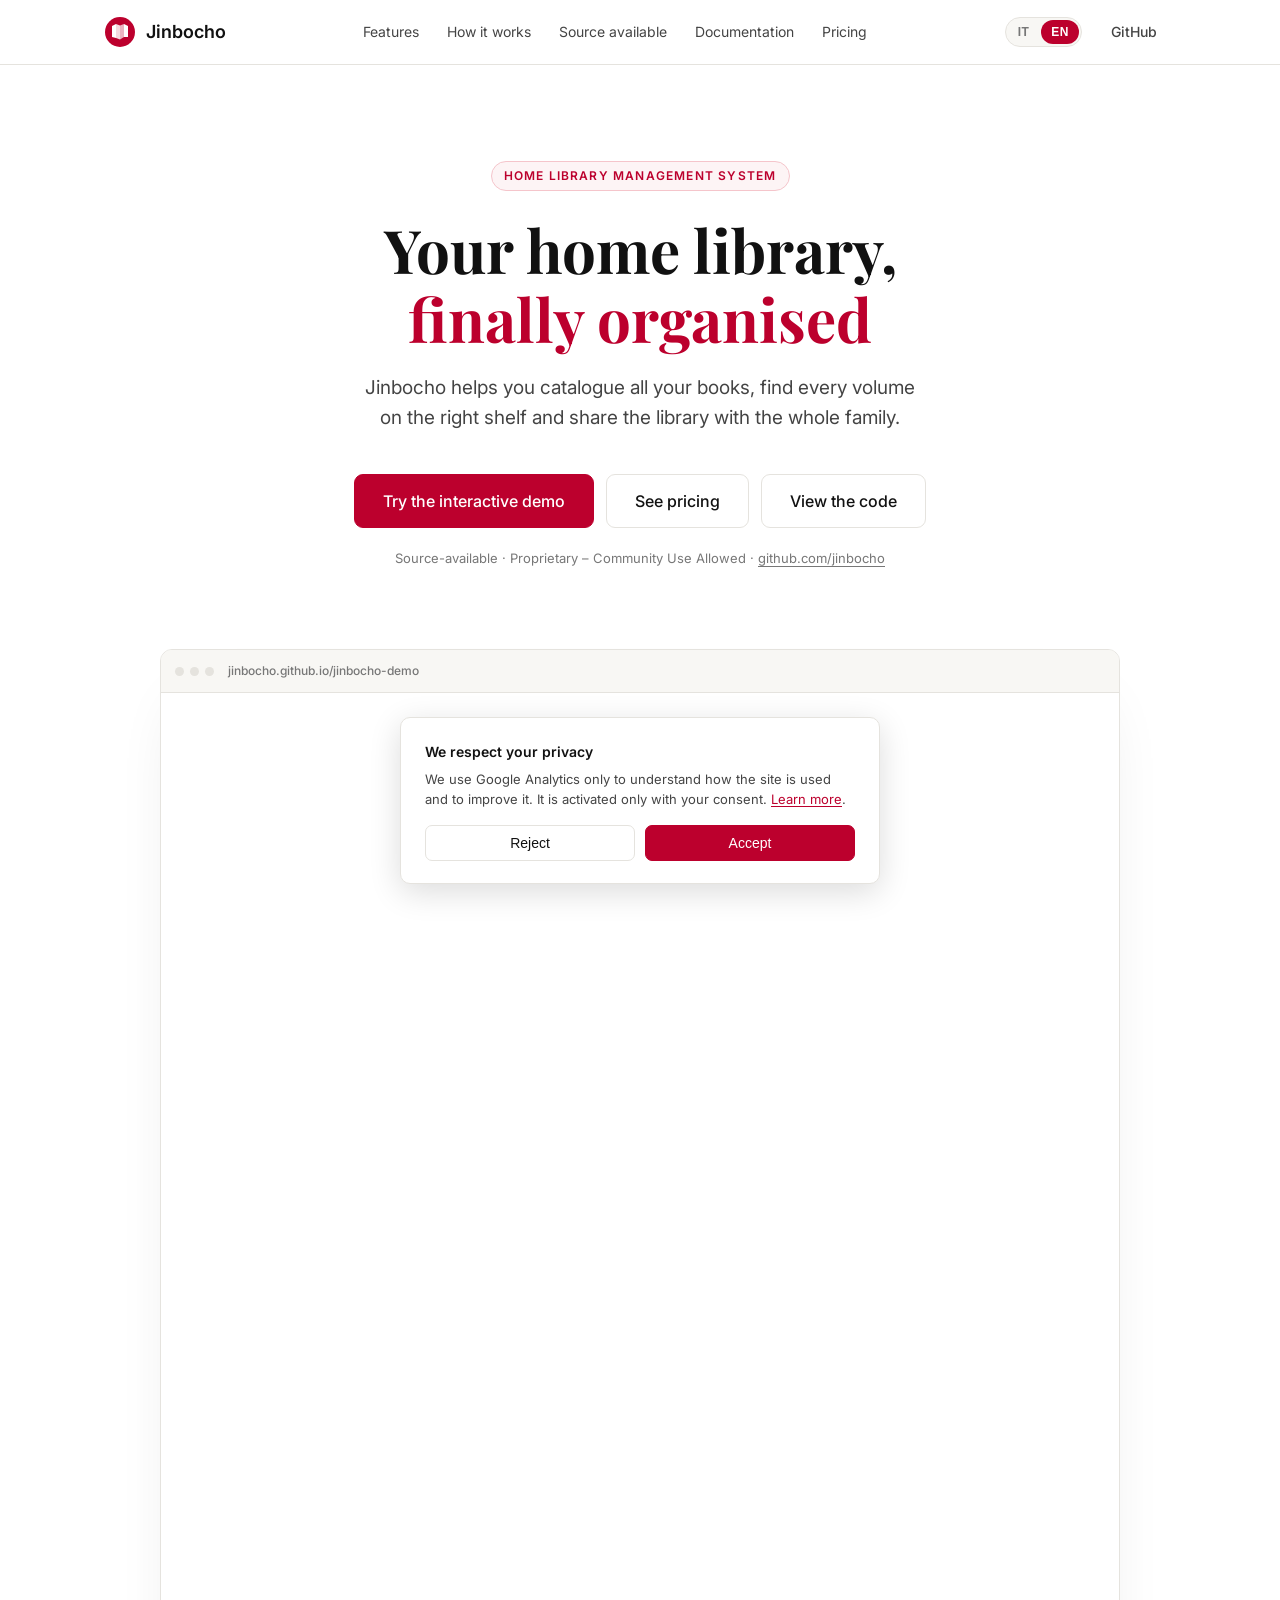
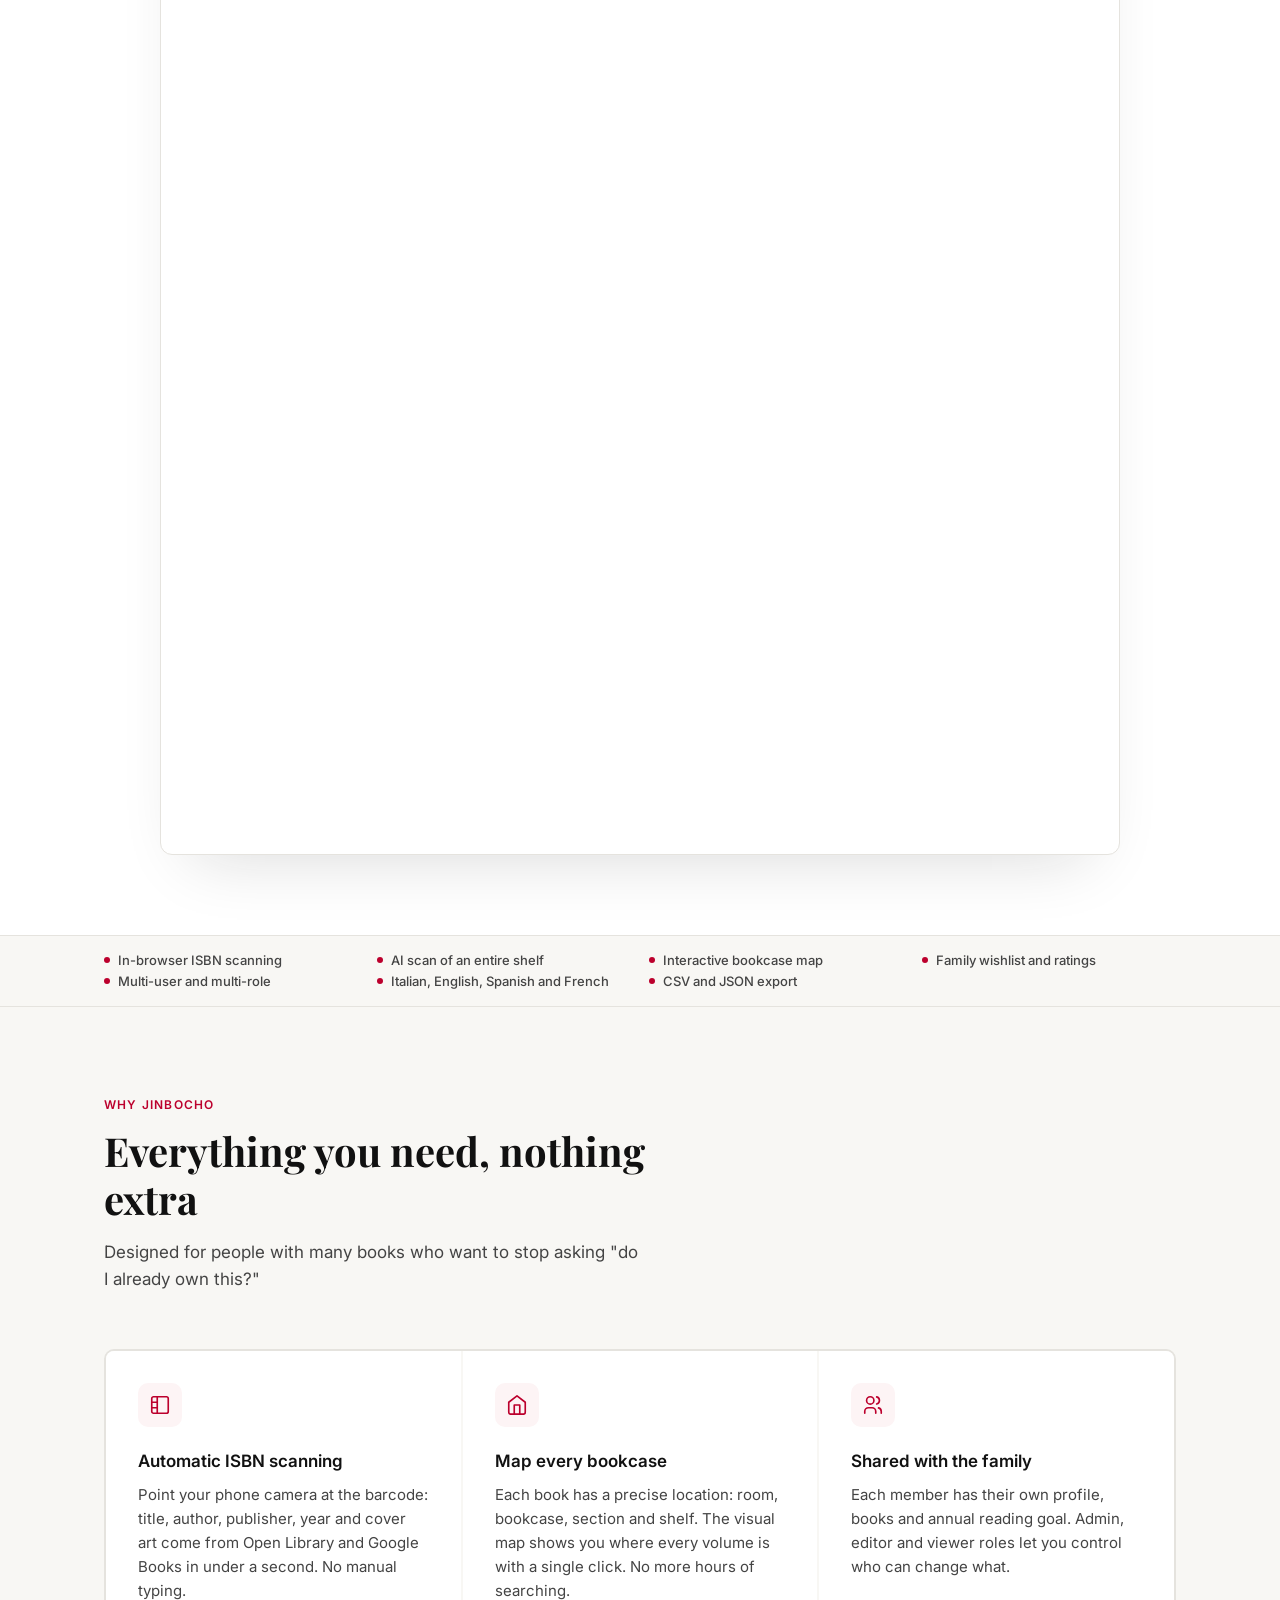
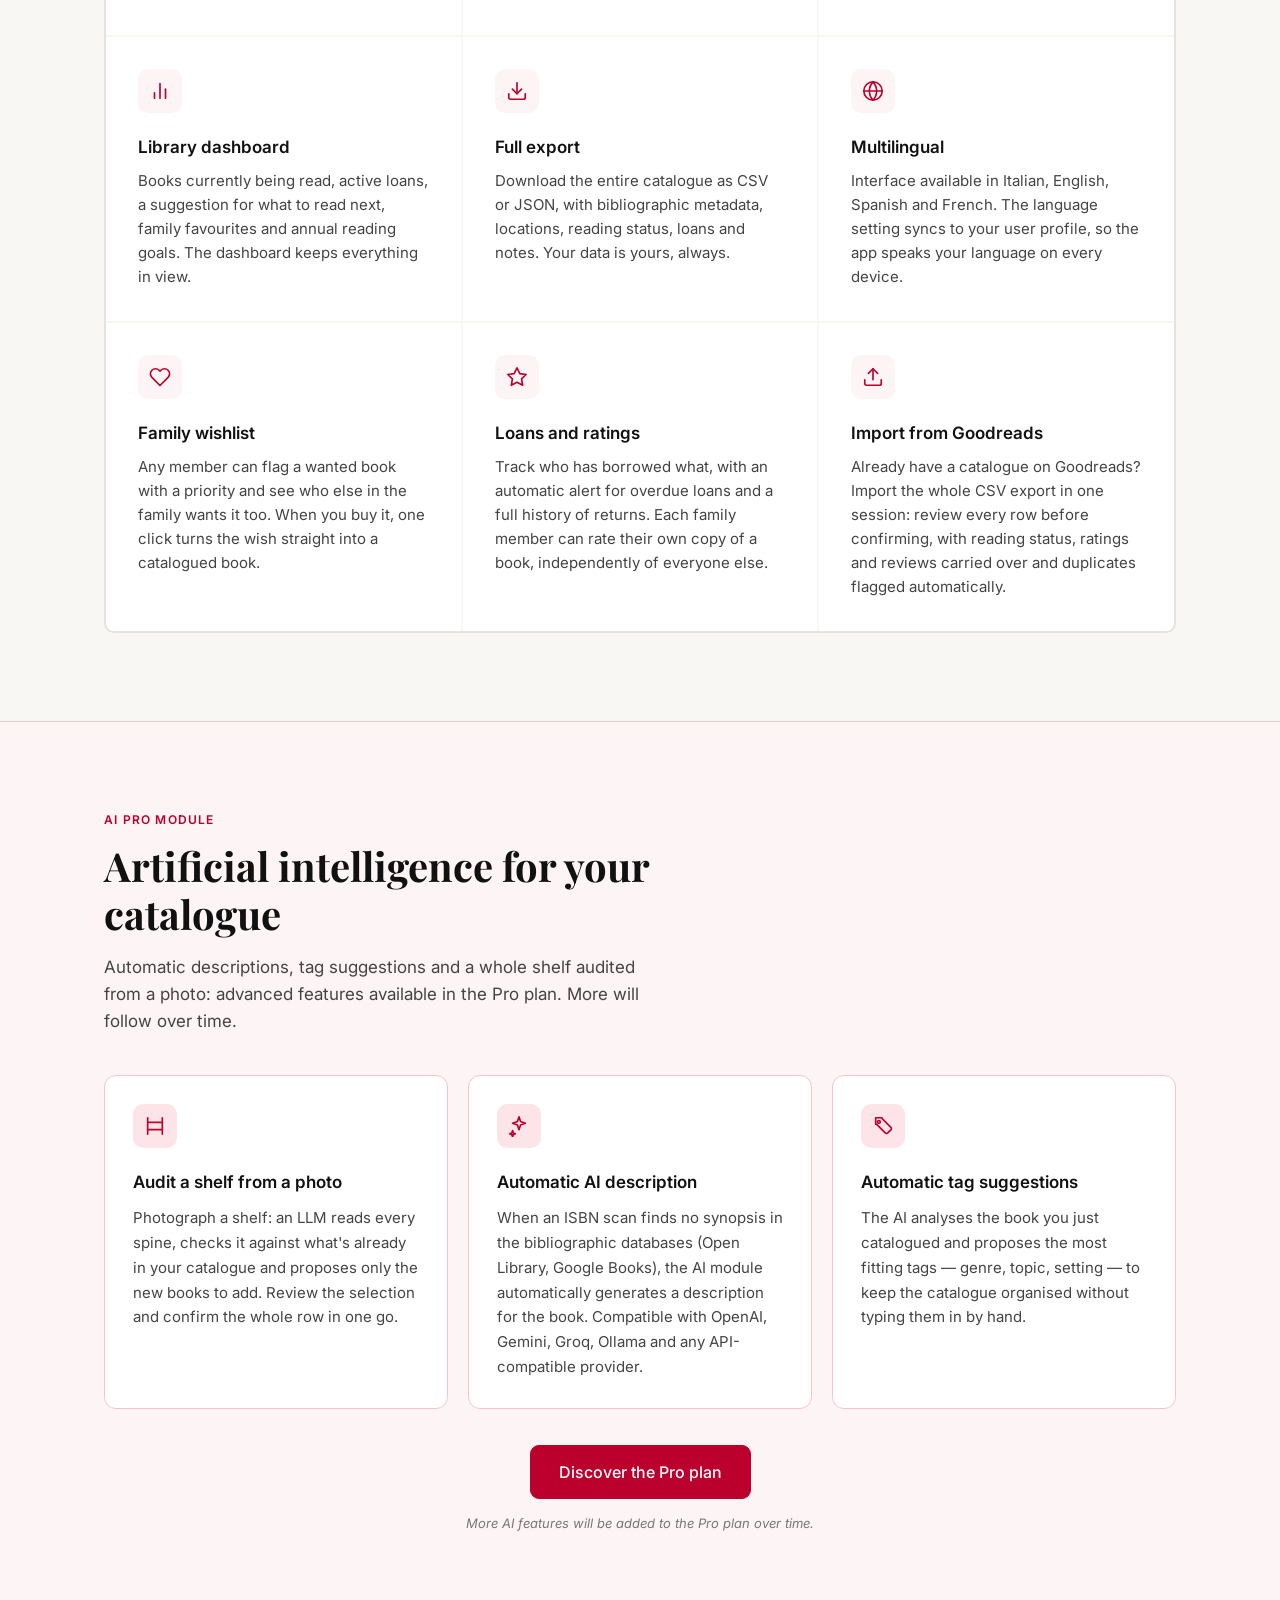
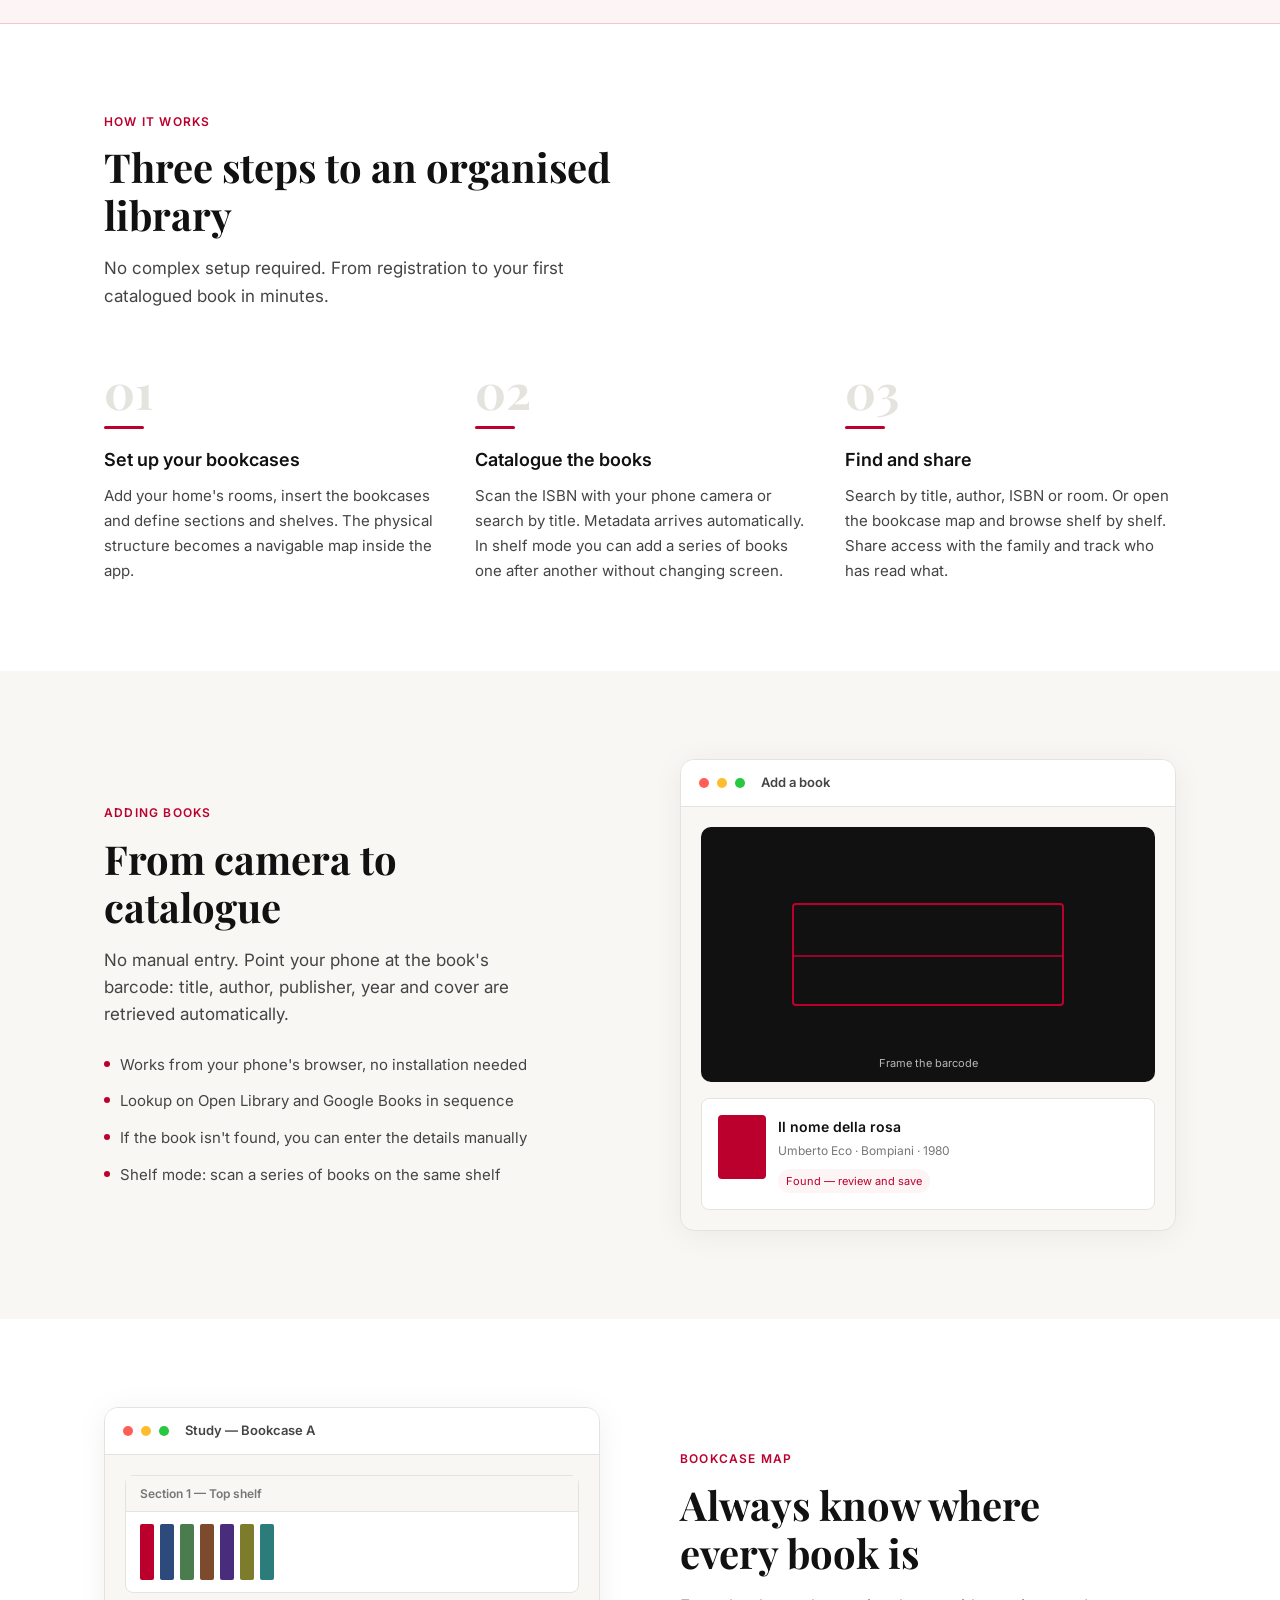
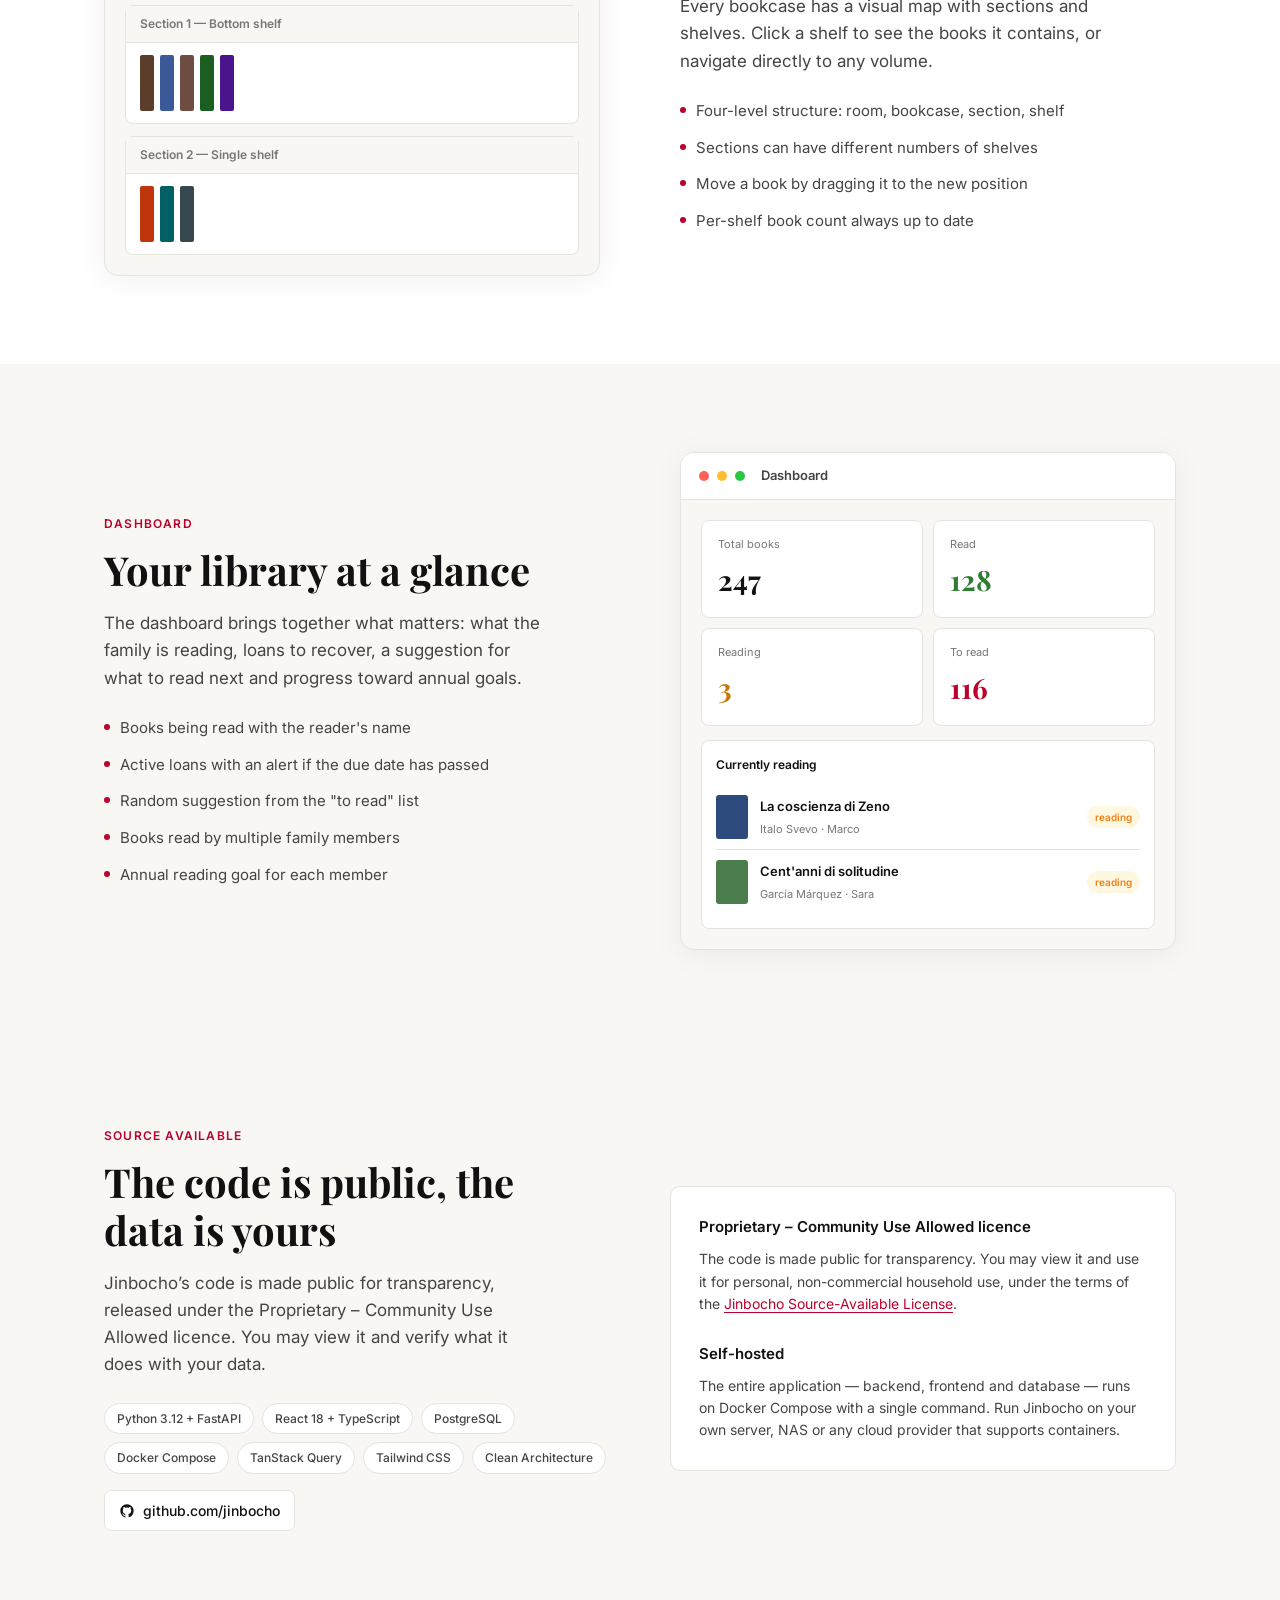
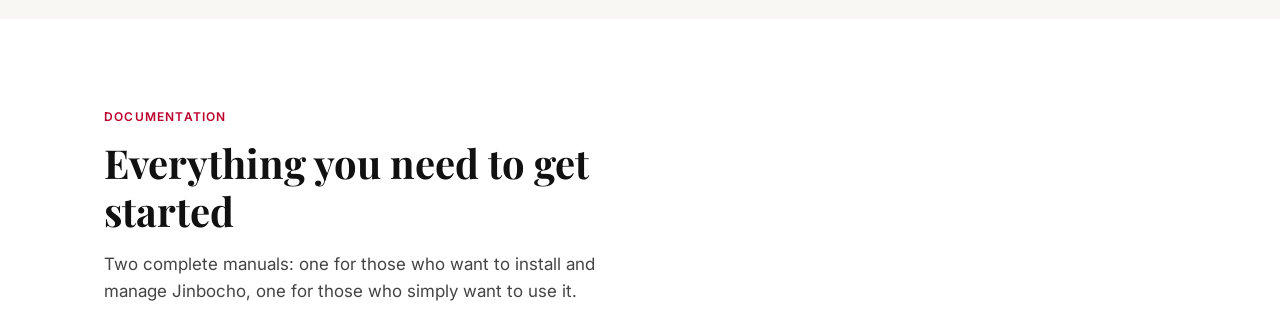
==== commit 96f993fc: "feat: update svg and screenshots on hero page" ====
--- a/index.html
+++ b/index.html
@@ -95,170 +95,24 @@
 <!-- ── HERO VISUAL ── -->
 <section class="hero-visual">
   <div class="container">
-    <svg class="flow-animation" viewBox="0 0 600 380" xmlns="http://www.w3.org/2000/svg">
-      <defs>
-        <linearGradient id="woodGradient" x1="0%" y1="0%" x2="100%" y2="100%">
-          <stop offset="0%" style="stop-color:#8B6F47;stop-opacity:1" />
-          <stop offset="100%" style="stop-color:#5a4a37;stop-opacity:1" />
-        </linearGradient>
-        <linearGradient id="bookRed" x1="0%" y1="0%" x2="100%" y2="0%">
-          <stop offset="0%" style="stop-color:#E63946;stop-opacity:1" />
-          <stop offset="100%" style="stop-color:#BC002D;stop-opacity:1" />
-        </linearGradient>
-        <linearGradient id="bookBlue" x1="0%" y1="0%" x2="100%" y2="0%">
-          <stop offset="0%" style="stop-color:#457B9D;stop-opacity:1" />
-          <stop offset="100%" style="stop-color:#2F5A7C;stop-opacity:1" />
-        </linearGradient>
-        <linearGradient id="bookGreen" x1="0%" y1="0%" x2="100%" y2="0%">
-          <stop offset="0%" style="stop-color:#2A9D8F;stop-opacity:1" />
-          <stop offset="100%" style="stop-color:#1d6e64;stop-opacity:1" />
-        </linearGradient>
-        <linearGradient id="bookYellow" x1="0%" y1="0%" x2="100%" y2="0%">
-          <stop offset="0%" style="stop-color:#F4A261;stop-opacity:1" />
-          <stop offset="100%" style="stop-color:#E08C3A;stop-opacity:1" />
-        </linearGradient>
-      </defs>
-
-      <!-- PHASE 1: BOOK SCAN (0-20%) -->
-      <g id="book-scan">
-        <!-- Scanning book with gradient -->
-        <rect x="220" y="70" width="50" height="140" fill="url(#bookRed)" rx="3"/>
-        <rect x="225" y="75" width="15" height="130" fill="rgba(255,255,255,0.15)"/>
-        <!-- Barcode -->
-        <rect x="232" y="190" width="20" height="15" fill="#333"/>
-        <line x1="235" y1="190" x2="235" y2="205" stroke="#555" stroke-width="1"/>
-        <line x1="240" y1="190" x2="240" y2="205" stroke="#555" stroke-width="1"/>
-        <line x1="245" y1="190" x2="245" y2="205" stroke="#555" stroke-width="1"/>
-        <!-- Scan effect circles -->
-        <circle cx="245" cy="50" r="12" fill="none" stroke="#BC002D" stroke-width="2" opacity="0.7"/>
-        <circle cx="245" cy="50" r="20" fill="none" stroke="#BC002D" stroke-width="1.5" opacity="0.4"/>
-      </g>
-
-      <!-- PHASE 2: SHELF POPULATE (20-45%) -->
-      <g id="shelf-populate">
-        <!-- Shelf background with wood texture -->
-        <rect x="70" y="220" width="460" height="120" fill="url(#woodGradient)" rx="2"/>
-        <rect x="70" y="220" width="460" height="8" fill="rgba(0,0,0,0.15)"/>
-        <!-- Decorative shelf line -->
-        <line x1="70" y1="225" x2="530" y2="225" stroke="rgba(0,0,0,0.1)" stroke-width="1"/>
-        <!-- Books on shelf - animated -->
-        <g class="book-item">
-          <rect x="85" y="155" width="22" height="65" fill="url(#bookRed)" rx="2"/>
-          <rect x="89" y="160" width="4" height="55" fill="rgba(255,255,255,0.1)"/>
-          <text x="96" y="185" font-size="8" fill="white" text-anchor="middle" font-weight="bold">A</text>
-        </g>
-        <g class="book-item">
-          <rect x="113" y="150" width="22" height="70" fill="url(#bookBlue)" rx="2"/>
-          <rect x="117" y="155" width="4" height="60" fill="rgba(255,255,255,0.1)"/>
-          <text x="124" y="185" font-size="8" fill="white" text-anchor="middle" font-weight="bold">B</text>
-        </g>
-        <g class="book-item">
-          <rect x="141" y="165" width="22" height="55" fill="url(#bookGreen)" rx="2"/>
-          <rect x="145" y="170" width="4" height="45" fill="rgba(255,255,255,0.1)"/>
-          <text x="152" y="192" font-size="8" fill="white" text-anchor="middle" font-weight="bold">C</text>
-        </g>
-        <g class="book-item">
-          <rect x="169" y="155" width="22" height="65" fill="url(#bookYellow)" rx="2"/>
-          <rect x="173" y="160" width="4" height="55" fill="rgba(0,0,0,0.05)"/>
-          <text x="180" y="187" font-size="8" fill="#333" text-anchor="middle" font-weight="bold">D</text>
-        </g>
-        <g class="book-item">
-          <rect x="197" y="170" width="22" height="50" fill="url(#bookRed)" rx="2"/>
-          <rect x="201" y="175" width="4" height="40" fill="rgba(255,255,255,0.1)"/>
-          <text x="208" y="193" font-size="8" fill="white" text-anchor="middle" font-weight="bold">E</text>
-        </g>
-        <g class="book-item">
-          <rect x="225" y="160" width="22" height="60" fill="url(#bookBlue)" rx="2"/>
-          <rect x="229" y="165" width="4" height="50" fill="rgba(255,255,255,0.1)"/>
-          <text x="236" y="192" font-size="8" fill="white" text-anchor="middle" font-weight="bold">F</text>
-        </g>
-      </g>
-
-      <!-- PHASE 3: LIBRARY MAP (45-75%) -->
-      <g id="library-map">
-        <!-- House outline -->
-        <rect x="280" y="90" width="280" height="200" fill="none" stroke="#BC002D" stroke-width="2" stroke-dasharray="6,3" rx="3"/>
-        <!-- Room 1: Camera -->
-        <rect x="300" y="110" width="100" height="80" fill="#E5F3FF" opacity="0.7" stroke="#457B9D" stroke-width="1.5" rx="2"/>
-        <text x="350" y="125" font-size="11" fill="#2F5A7C" text-anchor="middle" font-weight="600">Camera</text>
-        <!-- Bookcase in room 1 -->
-        <g class="room-bookcase">
-          <rect x="310" y="150" width="30" height="30" fill="none" stroke="#457B9D" stroke-width="1"/>
-          <line x1="320" y1="150" x2="320" y2="180" stroke="#457B9D" stroke-width="0.8"/>
-          <line x1="330" y1="150" x2="330" y2="180" stroke="#457B9D" stroke-width="0.8"/>
-          <line x1="310" y1="160" x2="340" y2="160" stroke="#457B9D" stroke-width="0.8"/>
-          <line x1="310" y1="170" x2="340" y2="170" stroke="#457B9D" stroke-width="0.8"/>
-        </g>
-        <!-- Room 2: Soggiorno -->
-        <rect x="410" y="110" width="140" height="80" fill="#FFF5E5" opacity="0.7" stroke="#E08C3A" stroke-width="1.5" rx="2"/>
-        <text x="480" y="125" font-size="11" fill="#8B6F47" text-anchor="middle" font-weight="600">Soggiorno</text>
-        <!-- Bookshelves in room 2 -->
-        <g class="room-bookcase">
-          <rect x="425" y="150" width="25" height="30" fill="none" stroke="#E08C3A" stroke-width="1"/>
-          <line x1="437" y1="150" x2="437" y2="180" stroke="#E08C3A" stroke-width="0.8"/>
-          <line x1="425" y1="160" x2="450" y2="160" stroke="#E08C3A" stroke-width="0.8"/>
-          <line x1="425" y1="170" x2="450" y2="170" stroke="#E08C3A" stroke-width="0.8"/>
-        </g>
-        <g class="room-bookcase">
-          <rect x="465" y="150" width="25" height="30" fill="none" stroke="#E08C3A" stroke-width="1"/>
-          <line x1="477" y1="150" x2="477" y2="180" stroke="#E08C3A" stroke-width="0.8"/>
-          <line x1="465" y1="160" x2="490" y2="160" stroke="#E08C3A" stroke-width="0.8"/>
-          <line x1="465" y1="170" x2="490" y2="170" stroke="#E08C3A" stroke-width="0.8"/>
-        </g>
-        <!-- Room 3: Studio -->
-        <rect x="300" y="200" width="120" height="75" fill="#F0E5FF" opacity="0.7" stroke="#7209B7" stroke-width="1.5" rx="2"/>
-        <text x="360" y="215" font-size="11" fill="#5a3fa0" text-anchor="middle" font-weight="600">Studio</text>
-        <!-- Bookcase in room 3 -->
-        <g class="room-bookcase">
-          <rect x="315" y="235" width="30" height="25" fill="none" stroke="#7209B7" stroke-width="1"/>
-          <line x1="325" y1="235" x2="325" y2="260" stroke="#7209B7" stroke-width="0.8"/>
-          <line x1="315" y1="245" x2="345" y2="245" stroke="#7209B7" stroke-width="0.8"/>
-          <line x1="315" y1="255" x2="345" y2="255" stroke="#7209B7" stroke-width="0.8"/>
-        </g>
-        <!-- Connectors between rooms -->
-        <circle cx="410" cy="145" r="3" fill="#BC002D" opacity="0.5"/>
-        <circle cx="360" cy="200" r="3" fill="#BC002D" opacity="0.5"/>
-      </g>
-
-      <!-- PHASE 4: DASHBOARD STATS (75-100%) -->
-      <g id="dashboard-stats">
-        <!-- Stat card 1: Books -->
-        <rect x="80" y="50" width="110" height="90" fill="white" stroke="#BC002D" stroke-width="2" rx="6"/>
-        <circle cx="95" cy="65" r="10" fill="#fdf4f5" stroke="#BC002D" stroke-width="1"/>
-        <text x="95" y="70" font-size="12" fill="#BC002D" text-anchor="middle" font-weight="bold">📚</text>
-        <text x="135" y="70" font-size="18" fill="#111111" font-weight="bold" class="stat-number">247</text>
-        <text x="135" y="85" font-size="11" fill="#444444" text-anchor="middle">Libri</text>
-        <line x1="85" y1="105" x2="145" y2="105" stroke="#e5e3de" stroke-width="1"/>
-        <text x="115" y="125" font-size="9" fill="#777777" text-anchor="middle">+12 questo mese</text>
-
-        <!-- Stat card 2: Reading -->
-        <rect x="210" y="50" width="110" height="90" fill="white" stroke="#BC002D" stroke-width="2" rx="6"/>
-        <circle cx="225" cy="65" r="10" fill="#fdf4f5" stroke="#BC002D" stroke-width="1"/>
-        <text x="225" y="70" font-size="12" fill="#BC002D" text-anchor="middle" font-weight="bold">📖</text>
-        <text x="265" y="70" font-size="18" fill="#111111" font-weight="bold" class="stat-number">8</text>
-        <text x="265" y="85" font-size="11" fill="#444444" text-anchor="middle">In lettura</text>
-        <line x1="215" y1="105" x2="275" y2="105" stroke="#e5e3de" stroke-width="1"/>
-        <text x="245" y="125" font-size="9" fill="#777777" text-anchor="middle">Questa settimana</text>
-
-        <!-- Stat card 3: Libraries -->
-        <rect x="340" y="50" width="110" height="90" fill="white" stroke="#BC002D" stroke-width="2" rx="6"/>
-        <circle cx="355" cy="65" r="10" fill="#fdf4f5" stroke="#BC002D" stroke-width="1"/>
-        <text x="355" y="70" font-size="12" fill="#BC002D" text-anchor="middle" font-weight="bold">🏠</text>
-        <text x="395" y="70" font-size="18" fill="#111111" font-weight="bold" class="stat-number">3</text>
-        <text x="395" y="85" font-size="11" fill="#444444" text-anchor="middle">Librerie</text>
-        <line x1="345" y1="105" x2="405" y2="105" stroke="#e5e3de" stroke-width="1"/>
-        <text x="375" y="125" font-size="9" fill="#777777" text-anchor="middle">Camera, Soggiorno, Studio</text>
-
-        <!-- Mini chart -->
-        <g class="mini-chart">
-          <line x1="85" y1="165" x2="95" y2="165" stroke="#BC002D" stroke-width="8" stroke-linecap="round" opacity="0.3"/>
-          <line x1="105" y1="155" x2="115" y2="155" stroke="#BC002D" stroke-width="8" stroke-linecap="round" opacity="0.5"/>
-          <line x1="125" y1="145" x2="135" y2="145" stroke="#BC002D" stroke-width="8" stroke-linecap="round" opacity="0.7"/>
-          <line x1="145" y1="140" x2="155" y2="140" stroke="#BC002D" stroke-width="8" stroke-linecap="round"/>
-          <text x="160" y="180" font-size="9" fill="#777777">Libri aggiunti (ultimi 4 mesi)</text>
-        </g>
-      </g>
-    </svg>
+    <figure class="product-shot">
+      <div class="product-shot-bar" aria-hidden="true">
+        <span class="product-shot-dot"></span>
+        <span class="product-shot-dot"></span>
+        <span class="product-shot-dot"></span>
+        <span class="product-shot-url">jinbocho.github.io/jinbocho-demo</span>
+      </div>
+      <picture>
+        <source media="(max-width: 640px)" srcset="./assets/screenshots/hero-dashboard-mobile.webp">
+        <img
+          src="./assets/screenshots/hero-dashboard.webp"
+          width="1920" height="1333"
+          alt="Dashboard di Jinbocho con libri totali, letture in corso, prestiti e libri aggiunti di recente"
+          loading="eager"
+          decoding="async"
+        >
+      </picture>
+    </figure>
   </div>
 </section>
 
--- a/assets/css/index.css
+++ b/assets/css/index.css
@@ -135,18 +135,21 @@
     .hero-meta a:hover { color: var(--ink); }
 
     /* ── BADGE STRIP ── */
+    /* Grid (not flex-wrap) so cells stay aligned to a fixed column count at
+       every breakpoint instead of re-centering ragged rows on wrap. No internal
+       dividers — the last row of 7 items is never full, so per-cell borders
+       always leave one edge visually "unclosed"; equal-width cells + gap read
+       as aligned without that artifact. */
     .badge-strip {
       border-top: 1px solid var(--line);
       border-bottom: 1px solid var(--line);
       background: var(--bg);
-      padding: 14px 0;
     }
     .badge-list {
-      display: flex;
-      align-items: center;
-      justify-content: center;
-      gap: 32px;
-      flex-wrap: wrap;
+      display: grid;
+      grid-template-columns: repeat(4, 1fr);
+      gap: 4px 18px;
+      padding: 16px 0;
       font-size: 13px;
       font-weight: 500;
       color: var(--ink-mid);
@@ -154,11 +157,12 @@
     .badge-item {
       display: flex;
       align-items: center;
-      gap: 7px;
+      gap: 8px;
+      line-height: 1.3;
     }
     .badge-dot {
-      width: 7px;
-      height: 7px;
+      width: 6px;
+      height: 6px;
       border-radius: 50%;
       background: var(--red);
       flex-shrink: 0;
@@ -166,110 +170,43 @@
 
     /* ── HERO VISUAL ── */
     .hero-visual {
-      padding: 60px 0;
-      background: var(--white);
+      padding: 0 0 80px;
+      background: var(--white);
+    }
+    .product-shot {
+      max-width: 960px;
+      margin: 0 auto;
+      border: 1px solid var(--line);
+      border-radius: 12px;
+      overflow: hidden;
+      background: var(--white);
+      box-shadow: 0 32px 64px -32px rgba(17, 17, 17, 0.16);
+    }
+    .product-shot-bar {
+      display: flex;
+      align-items: center;
+      gap: 6px;
+      padding: 11px 14px;
+      background: var(--bg);
       border-bottom: 1px solid var(--line);
-      display: flex;
-      align-items: center;
-      justify-content: center;
-    }
-    .flow-animation {
+    }
+    .product-shot-dot {
+      width: 9px;
+      height: 9px;
+      border-radius: 50%;
+      background: var(--line);
+    }
+    .product-shot-url {
+      margin-left: 8px;
+      font-size: 12px;
+      font-weight: 500;
+      color: var(--ink-soft);
+    }
+    .product-shot picture,
+    .product-shot img {
+      display: block;
       width: 100%;
-      max-width: 600px;
       height: auto;
-    }
-    .flow-animation #book-scan {
-      animation: scanBook 8s ease-in-out infinite;
-    }
-    .flow-animation #book-scan circle:nth-child(3) {
-      animation: scanPulse 1.2s ease-out infinite;
-    }
-    .flow-animation #shelf-populate {
-      animation: shelfFadeIn 0.6s ease-out 1.6s forwards;
-      opacity: 0;
-    }
-    .flow-animation #shelf-populate .book-item {
-      animation: bookPop 0.8s cubic-bezier(0.34, 1.56, 0.64, 1) infinite;
-    }
-    .flow-animation #shelf-populate .book-item:nth-child(1) { animation-delay: 1.9s; }
-    .flow-animation #shelf-populate .book-item:nth-child(2) { animation-delay: 2.2s; }
-    .flow-animation #shelf-populate .book-item:nth-child(3) { animation-delay: 2.5s; }
-    .flow-animation #shelf-populate .book-item:nth-child(4) { animation-delay: 2.8s; }
-    .flow-animation #shelf-populate .book-item:nth-child(5) { animation-delay: 3.1s; }
-    .flow-animation #shelf-populate .book-item:nth-child(6) { animation-delay: 3.4s; }
-    .flow-animation #library-map {
-      animation: mapBuild 1.2s ease-in-out 3.8s forwards;
-      opacity: 0;
-    }
-    .flow-animation #library-map .room-bookcase {
-      animation: bookcaseAppear 0.5s ease-out forwards;
-      opacity: 0;
-    }
-    .flow-animation #library-map .room-bookcase:nth-child(3) { animation-delay: 4.1s; }
-    .flow-animation #library-map .room-bookcase:nth-child(4) { animation-delay: 4.4s; }
-    .flow-animation #library-map .room-bookcase:nth-child(5) { animation-delay: 4.7s; }
-    .flow-animation #dashboard-stats {
-      animation: statsSlideIn 0.8s ease-out 5.2s forwards;
-      opacity: 0;
-    }
-    .flow-animation #dashboard-stats rect:nth-of-type(1),
-    .flow-animation #dashboard-stats rect:nth-of-type(2),
-    .flow-animation #dashboard-stats rect:nth-of-type(3) {
-      animation: cardFlip 0.6s ease-out forwards;
-      opacity: 0;
-    }
-    .flow-animation #dashboard-stats rect:nth-of-type(1) { animation-delay: 5.3s; }
-    .flow-animation #dashboard-stats rect:nth-of-type(2) { animation-delay: 5.5s; }
-    .flow-animation #dashboard-stats rect:nth-of-type(3) { animation-delay: 5.7s; }
-
-    /* Keyframes */
-    @keyframes scanBook {
-      0%, 100% { opacity: 0; transform: scale(0.9); }
-      15% { opacity: 1; transform: scale(1); }
-      25% { opacity: 1; }
-      40% { opacity: 0; transform: scale(1.05); }
-    }
-    @keyframes scanPulse {
-      0% { r: 12; opacity: 0.8; }
-      100% { r: 28; opacity: 0; }
-    }
-    @keyframes shelfFadeIn {
-      0% { opacity: 0; }
-      100% { opacity: 1; }
-    }
-    @keyframes bookPop {
-      0% { opacity: 0; transform: translateY(40px) scale(0.7); }
-      60% { opacity: 1; transform: translateY(0) scale(1.05); }
-      100% { opacity: 1; transform: translateY(0) scale(1); }
-    }
-    @keyframes mapBuild {
-      0% { opacity: 0; transform: scale(0.8); }
-      100% { opacity: 1; transform: scale(1); }
-    }
-    @keyframes bookcaseAppear {
-      0% { opacity: 0; transform: scale(0.8); }
-      100% { opacity: 1; transform: scale(1); }
-    }
-    @keyframes statsSlideIn {
-      0% { opacity: 0; transform: translateY(20px); }
-      100% { opacity: 1; transform: translateY(0); }
-    }
-    @keyframes cardFlip {
-      0% { opacity: 0; transform: rotateX(90deg); }
-      100% { opacity: 1; transform: rotateX(0); }
-    }
-
-    /* Accessibility: respect motion preferences */
-    @media (prefers-reduced-motion: reduce) {
-      .flow-animation #book-scan,
-      .flow-animation #shelf-populate,
-      .flow-animation #shelf-populate .book-item,
-      .flow-animation #library-map,
-      .flow-animation #library-map .room-bookcase,
-      .flow-animation #dashboard-stats {
-        animation: none;
-        opacity: 0.8;
-      }
     }
 
     /* ── SECTION ── */
@@ -886,6 +823,8 @@
       .detail.reverse { direction: ltr; }
       .opensource-inner { grid-template-columns: 1fr; gap: 40px; }
       .mock-stats-grid { grid-template-columns: 1fr 1fr; }
+      .badge-list { grid-template-columns: repeat(3, 1fr); }
+      .product-shot { max-width: 100%; }
     }
     @media (max-width: 560px) {
       .hero { padding: 60px 0 56px; }
@@ -893,6 +832,10 @@
       .hero-actions .btn-lg { width: 100%; }
       .steps { gap: 32px; }
       .footer-inner { flex-direction: column; align-items: flex-start; }
+      .badge-list { grid-template-columns: repeat(2, 1fr); }
+      .hero-visual { padding: 0 0 56px; }
+      .product-shot { border-radius: 10px; }
+      .product-shot-bar { padding: 9px 12px; }
     }
     @media (max-width: 400px) {
       .container { padding: 0 12px; }
@@ -912,7 +855,8 @@
       .hero-eyebrow { font-size: 10px; padding: 3px 10px; margin-bottom: 16px; }
       .hero-actions { gap: 8px; }
       .hero-meta { font-size: 11px; }
-      .badge-list { gap: 12px; font-size: 12px; }
+      .badge-list { font-size: 11px; gap: 10px 10px; padding: 12px 0; }
+      .badge-item { gap: 6px; }
       section { padding: 48px 0; }
       .section-label { font-size: 10px; margin-bottom: 10px; }
       .section-title { font-size: clamp(18px, 3.5vw, 28px); margin-bottom: 12px; }
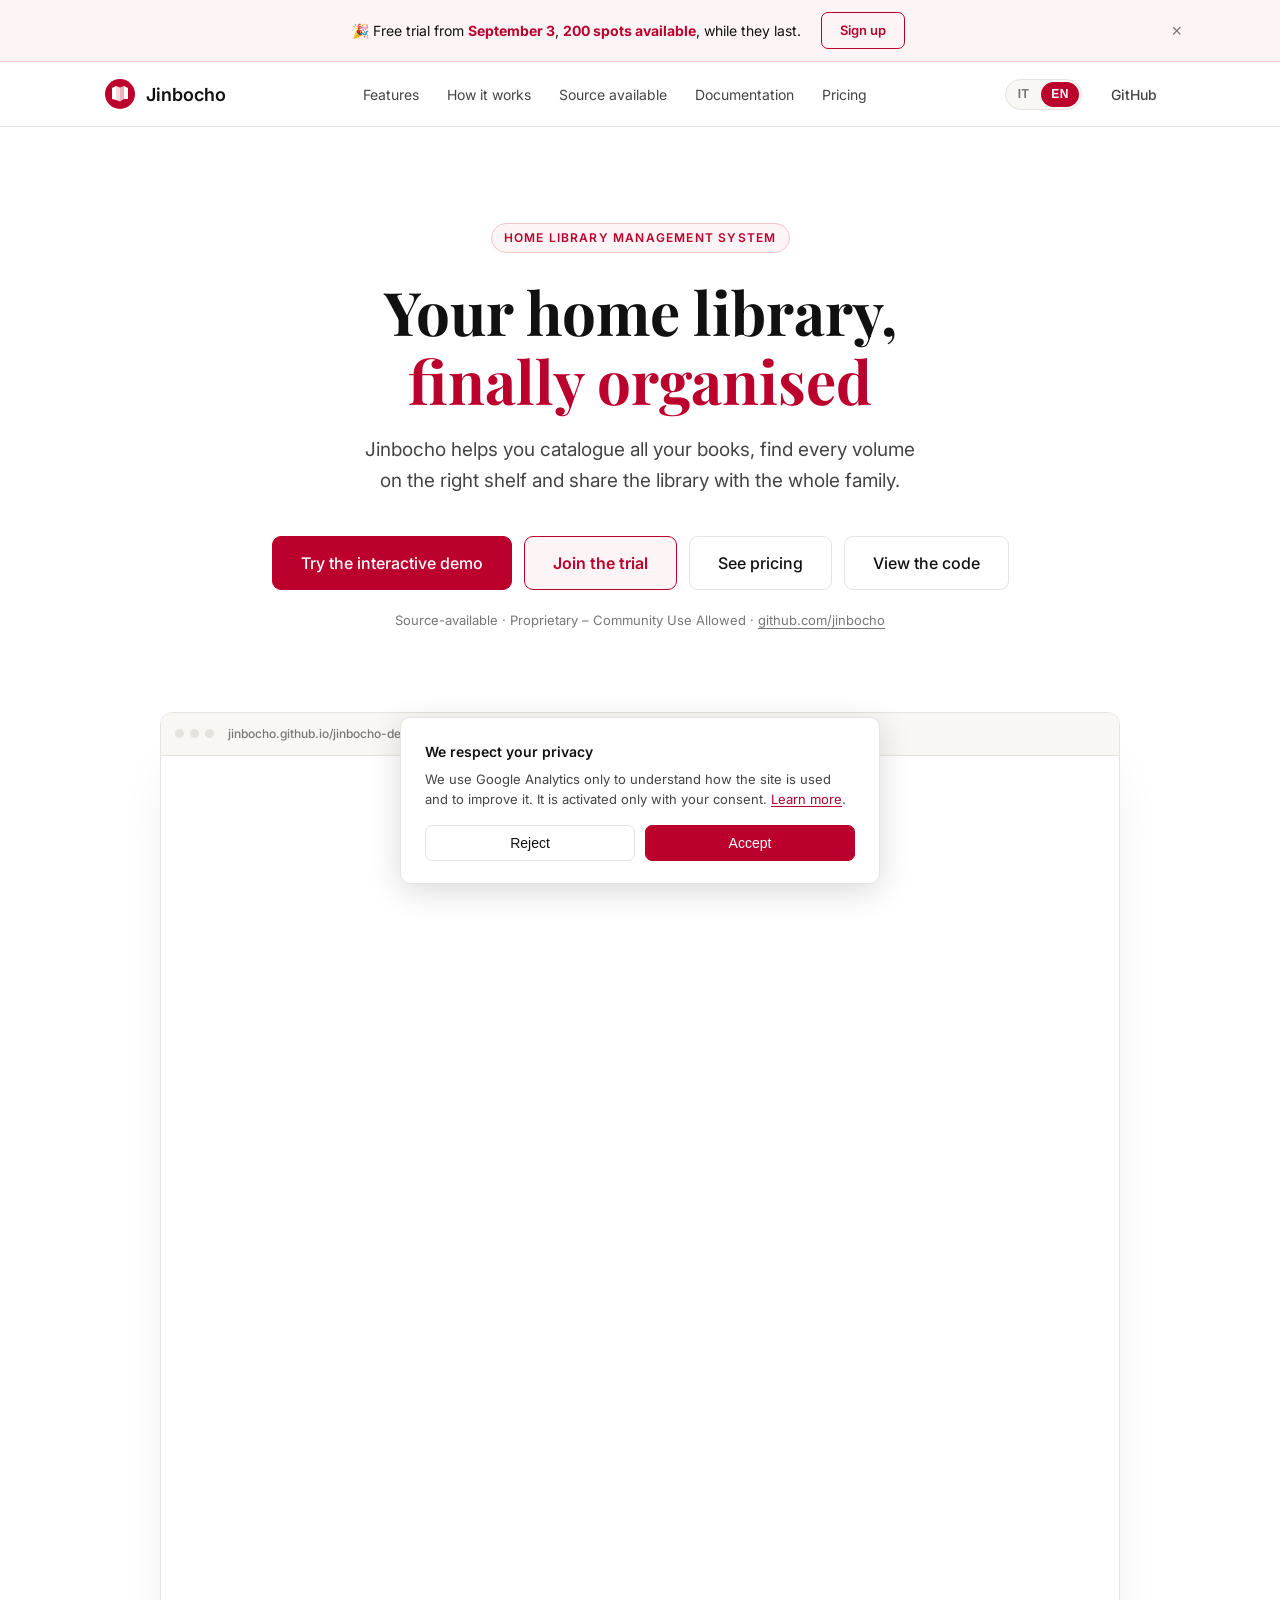
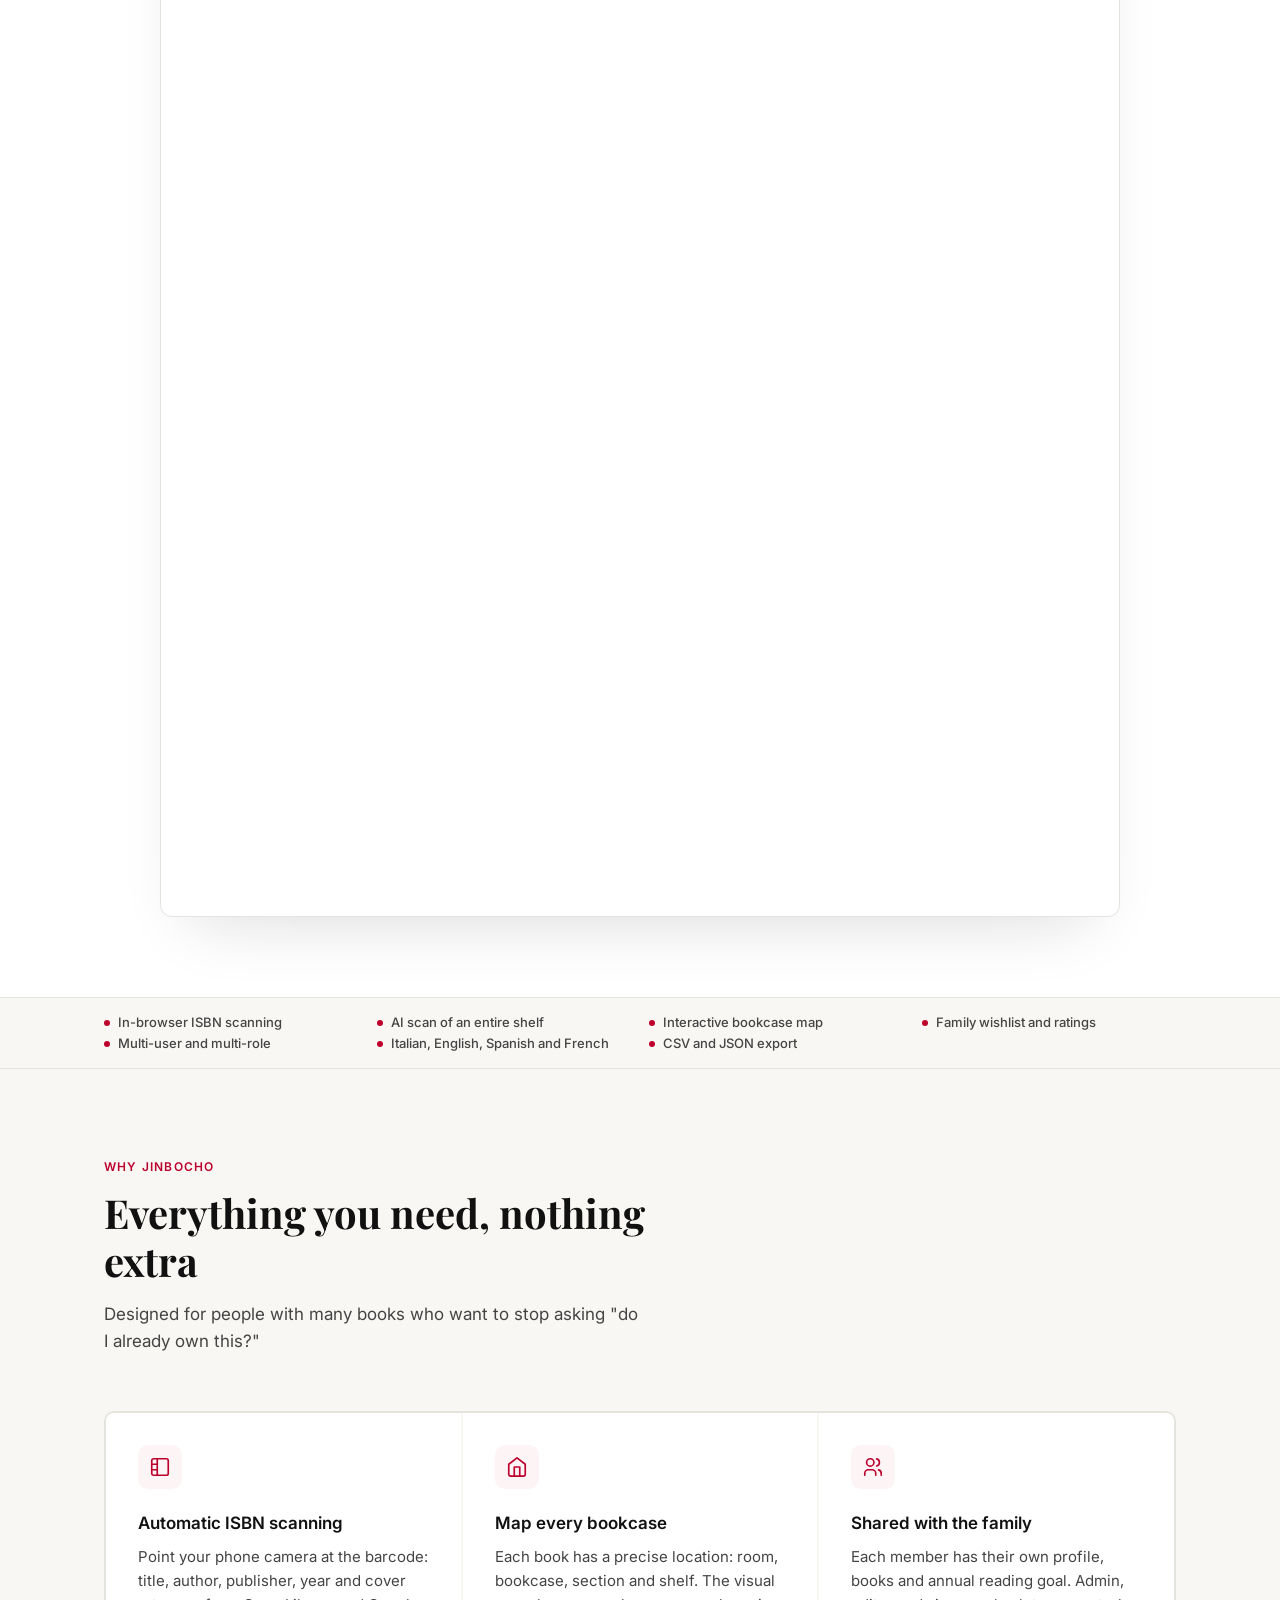
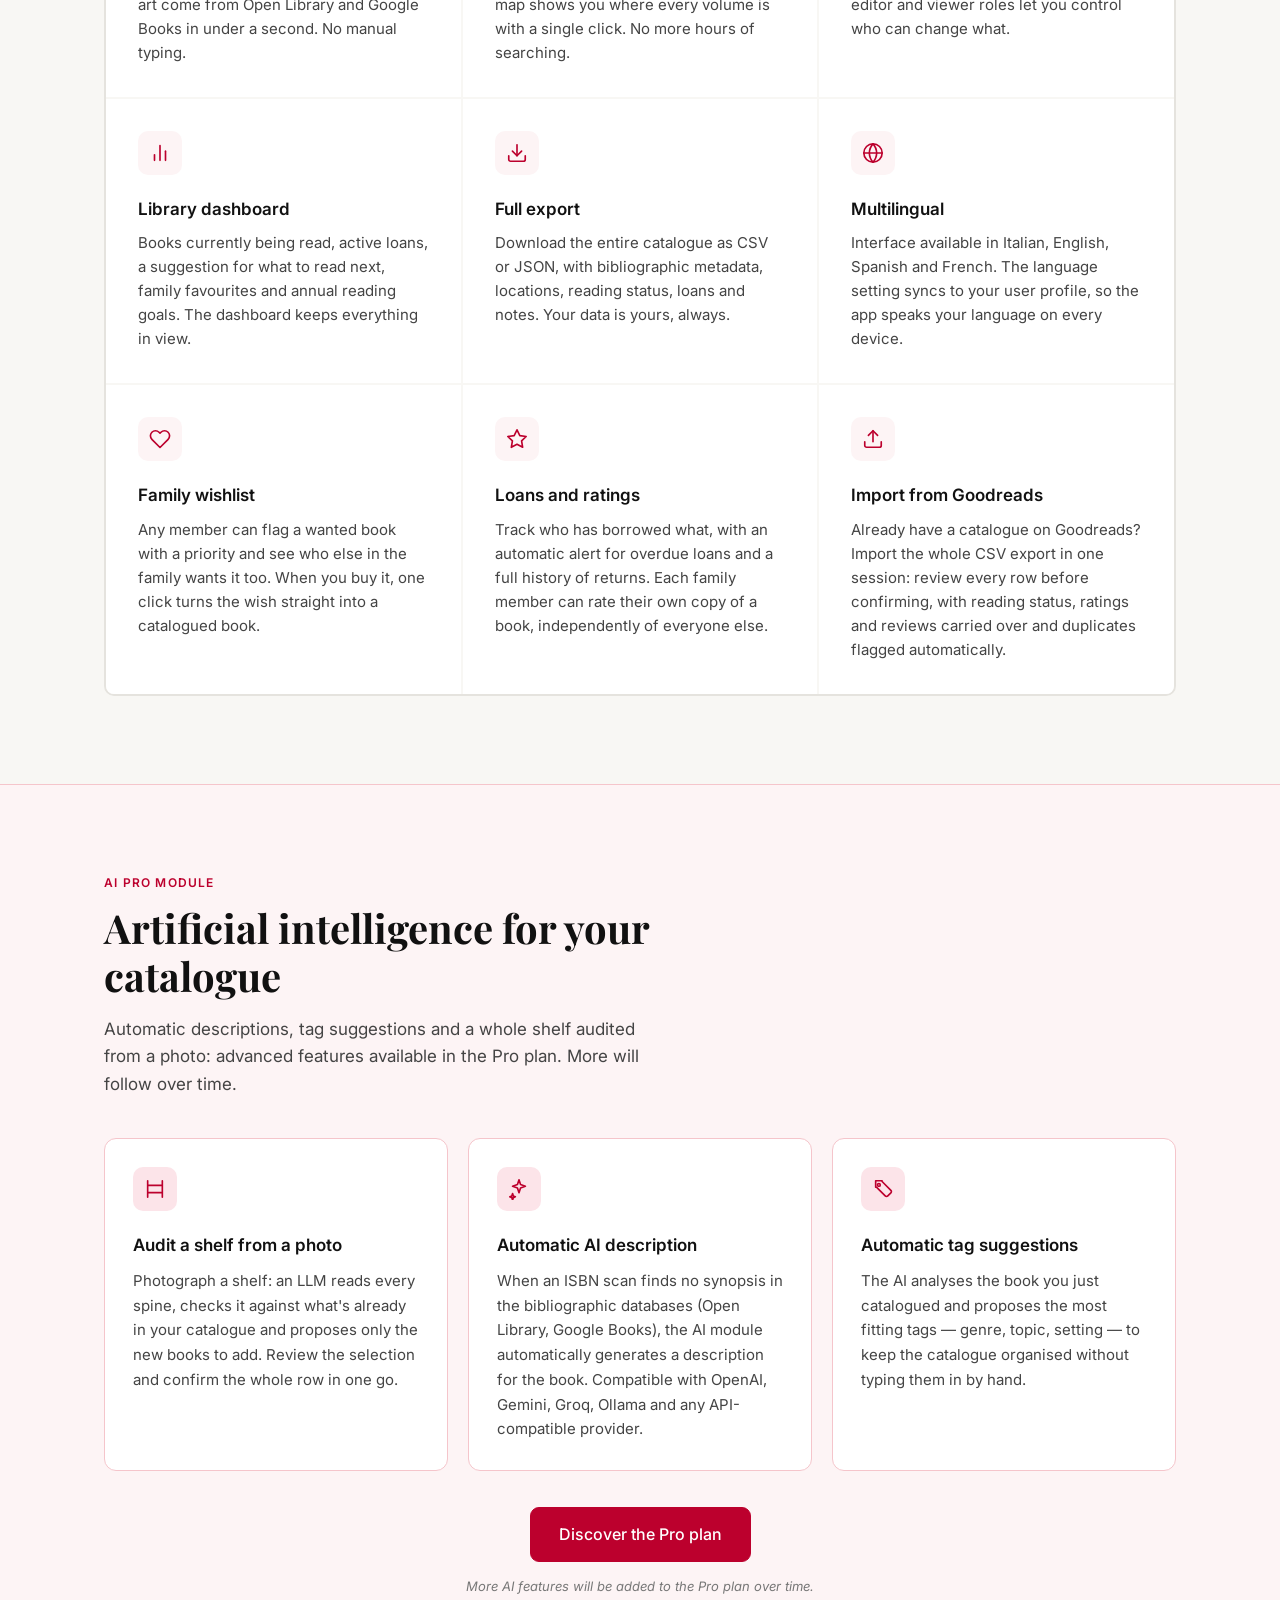
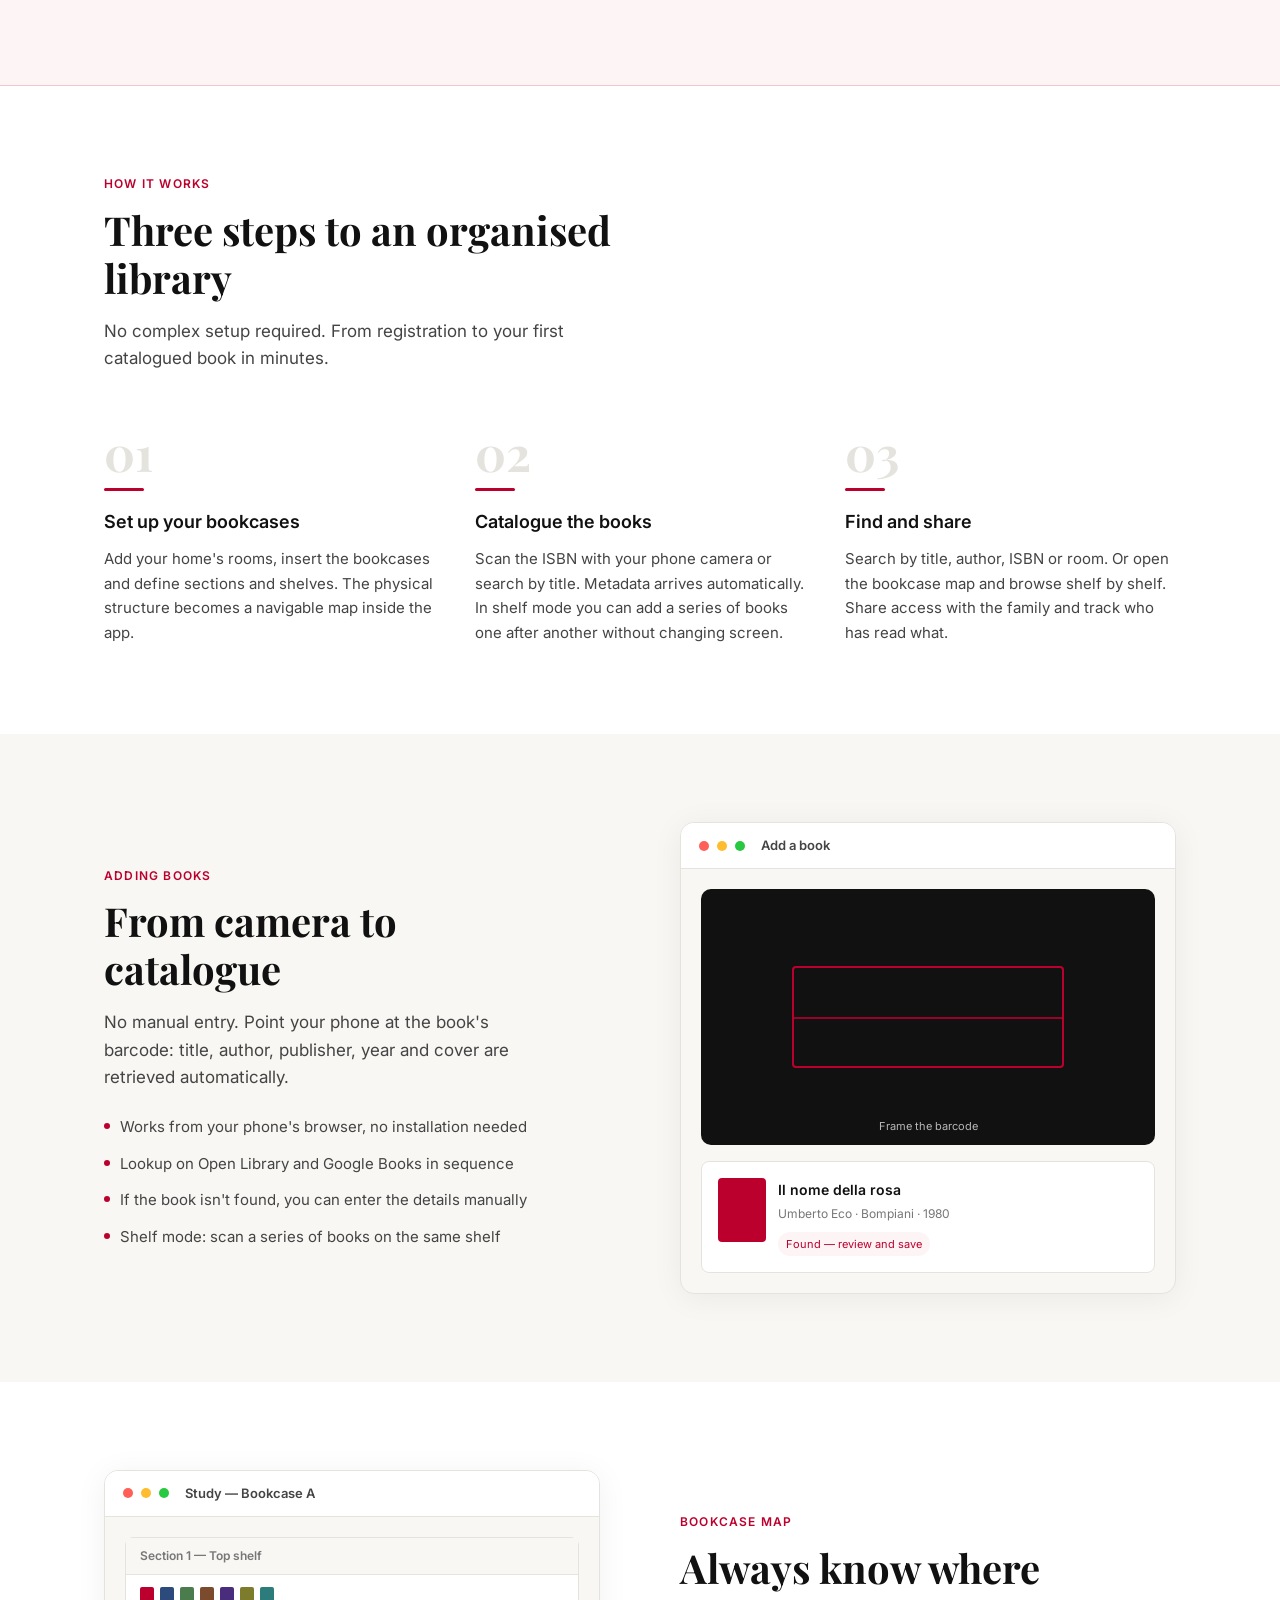
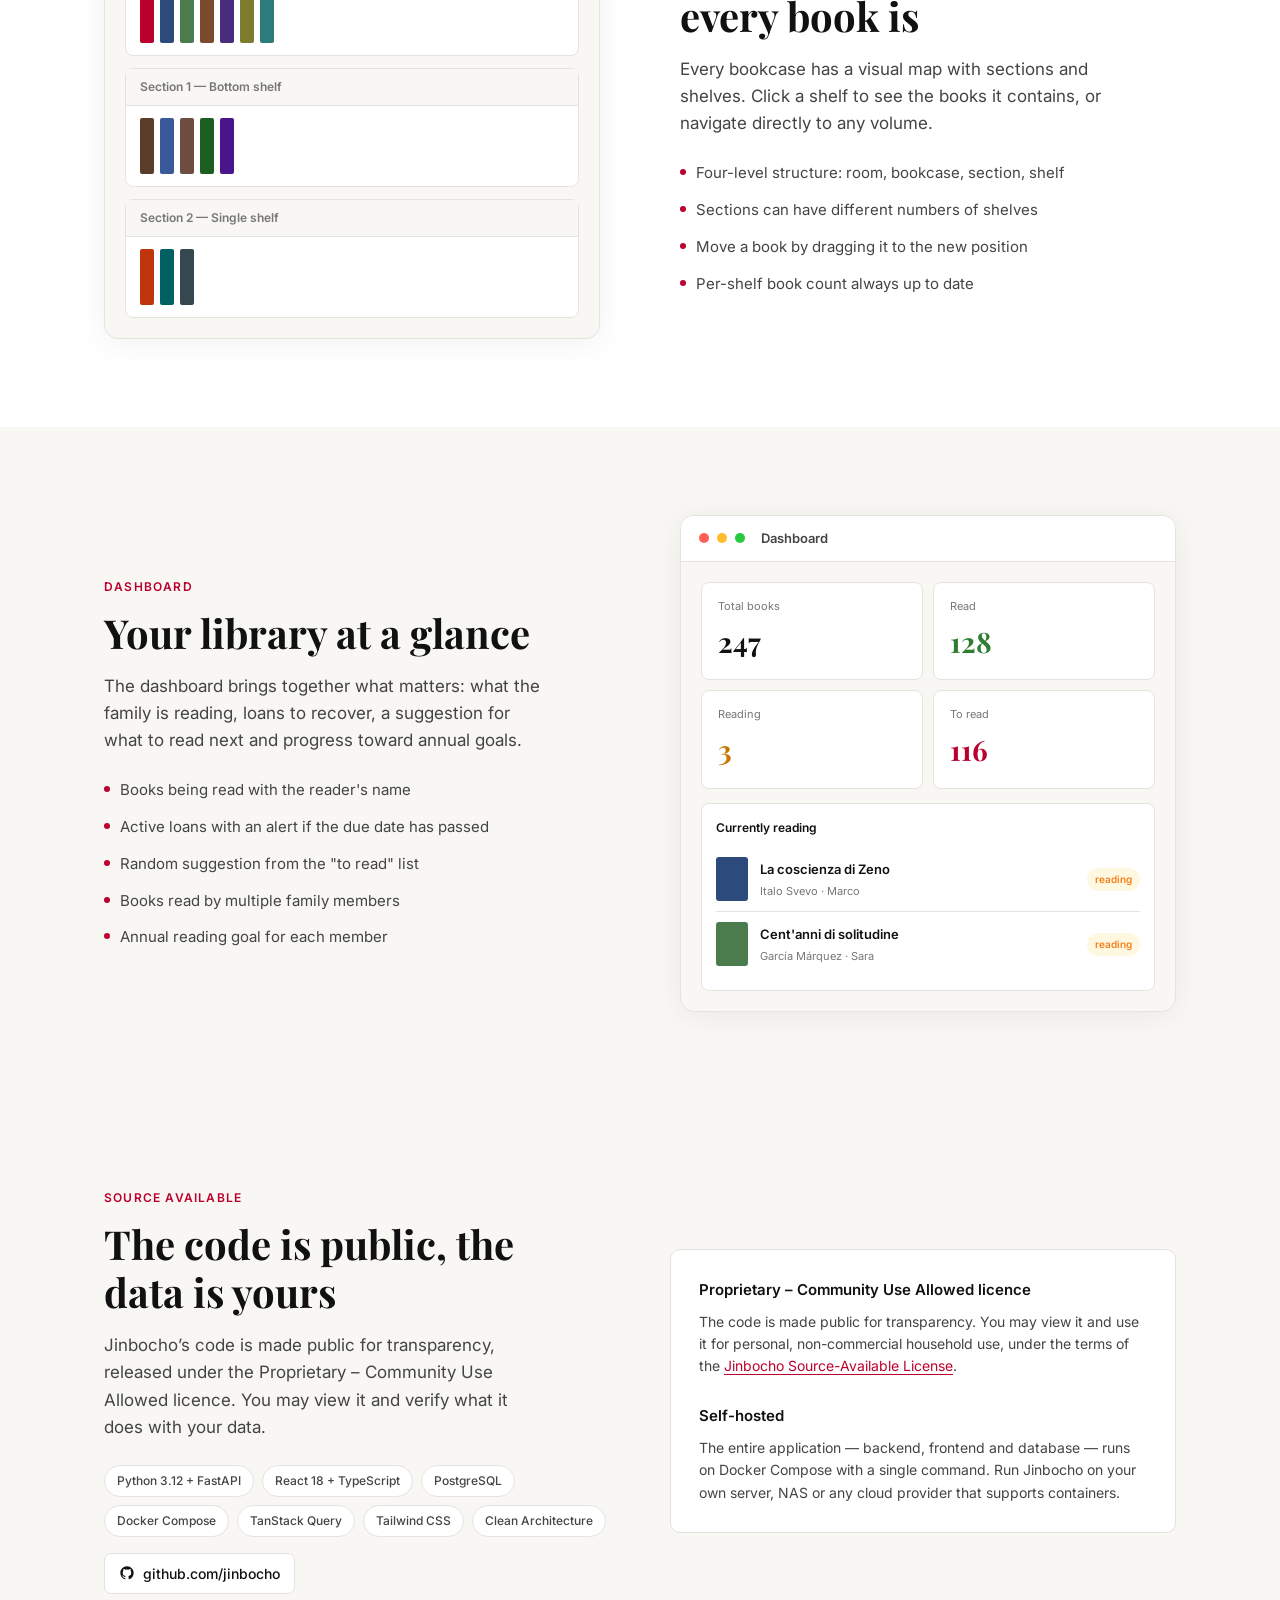
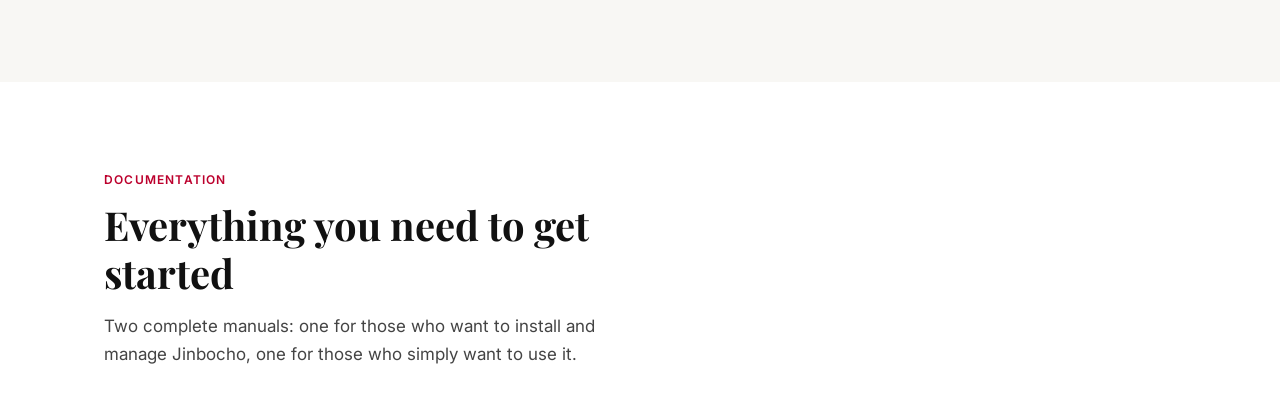
==== commit 58d0beff: "feat: add trial button, improvements on pricing" ====
--- a/index.html
+++ b/index.html
@@ -19,6 +19,15 @@
   <link rel="stylesheet" href="./assets/css/index.css" />
 </head>
 <body>
+
+<!-- ── TRIAL ANNOUNCEMENT BAR ── -->
+<div class="trial-banner" id="trial-banner">
+  <div class="trial-banner-inner">
+    <p data-i18n-html="trial-banner-text">🎉 Trial gratuito dal <strong>3 settembre</strong>, <strong>200 posti disponibili</strong>, fino ad esaurimento.</p>
+    <a href="https://tally.so/r/q4eoDg" class="btn btn-accent" target="_blank" rel="noopener" data-i18n="trial-banner-cta">Iscriviti</a>
+    <button type="button" class="trial-banner-close" id="trial-banner-close" aria-label="Chiudi">&times;</button>
+  </div>
+</div>
 
 <!-- ── NAV ── -->
 <nav>
@@ -85,6 +94,7 @@
     </p>
     <div class="hero-actions">
       <a href="https://jinbocho.github.io/jinbocho-demo/" class="btn btn-primary btn-lg" target="_blank" rel="noopener" data-i18n="hero-cta-demo">Prova la demo interattiva</a>
+      <a href="https://tally.so/r/q4eoDg" class="btn btn-accent btn-lg" target="_blank" rel="noopener" data-i18n="hero-cta-trial">Iscriviti al trial</a>
        <a href="./pricing/" class="btn btn-outline btn-lg" data-i18n="hero-cta-pricing">Vedi i prezzi</a>
       <a href="https://github.com/jinbocho" class="btn btn-outline btn-lg" target="_blank" rel="noopener" data-i18n="hero-cta-code">Vedi il codice</a>
     </div>
--- a/assets/css/index.css
+++ b/assets/css/index.css
@@ -5,6 +5,60 @@
 
     /* ── LAYOUT ── */
     .container { max-width: var(--max); margin: 0 auto; padding: 0 24px; }
+
+    /* ── TRIAL BANNER ── */
+    .trial-banner {
+      background: var(--red-bg);
+      border-bottom: 1px solid #f5c5cb;
+    }
+    .trial-banner.hidden { display: none; }
+    .trial-banner-inner {
+      display: flex;
+      align-items: center;
+      justify-content: center;
+      flex-wrap: wrap;
+      gap: 8px 20px;
+      max-width: var(--max);
+      margin: 0 auto;
+      padding: 12px 44px 12px 20px;
+      position: relative;
+    }
+    .trial-banner-inner p {
+      font-size: 14px;
+      color: var(--ink);
+      margin: 0;
+    }
+    .trial-banner-inner p strong { color: var(--red); }
+    .trial-banner-inner .btn {
+      padding: 7px 18px;
+      font-size: 13px;
+      flex-shrink: 0;
+    }
+    .trial-banner-close {
+      position: absolute;
+      top: 50%;
+      right: 12px;
+      transform: translateY(-50%);
+      background: none;
+      border: none;
+      cursor: pointer;
+      font-size: 18px;
+      line-height: 1;
+      color: var(--ink-soft);
+      padding: 6px;
+    }
+    .trial-banner-close:hover { color: var(--ink); }
+    @media (max-width: 560px) {
+      .trial-banner-inner {
+        flex-direction: column;
+        text-align: center;
+        padding: 16px 40px;
+        gap: 10px;
+      }
+      .trial-banner-inner p { font-size: 13px; }
+      .trial-banner-inner .btn { width: 100%; max-width: 240px; }
+      .trial-banner-close { top: 10px; transform: none; right: 10px; }
+    }
 
     /* ── NAV ── */
     nav {
@@ -69,6 +123,13 @@
       border-color: var(--red);
     }
     .btn-primary:hover { background: var(--red-dim); border-color: var(--red-dim); }
+    .btn-accent {
+      background: var(--red-bg);
+      color: var(--red);
+      border-color: var(--red);
+      font-weight: 600;
+    }
+    .btn-accent:hover { background: var(--red); color: var(--white); }
     .btn-outline {
       background: transparent;
       color: var(--ink);
@@ -829,7 +890,12 @@
     @media (max-width: 560px) {
       .hero { padding: 60px 0 56px; }
       section { padding: 64px 0; }
-      .hero-actions .btn-lg { width: 100%; }
+      .hero-actions {
+        display: grid;
+        grid-template-columns: 1fr 1fr;
+        gap: 10px;
+      }
+      .hero-actions .btn-lg { width: 100%; padding-left: 8px; padding-right: 8px; }
       .steps { gap: 32px; }
       .footer-inner { flex-direction: column; align-items: flex-start; }
       .badge-list { grid-template-columns: repeat(2, 1fr); }
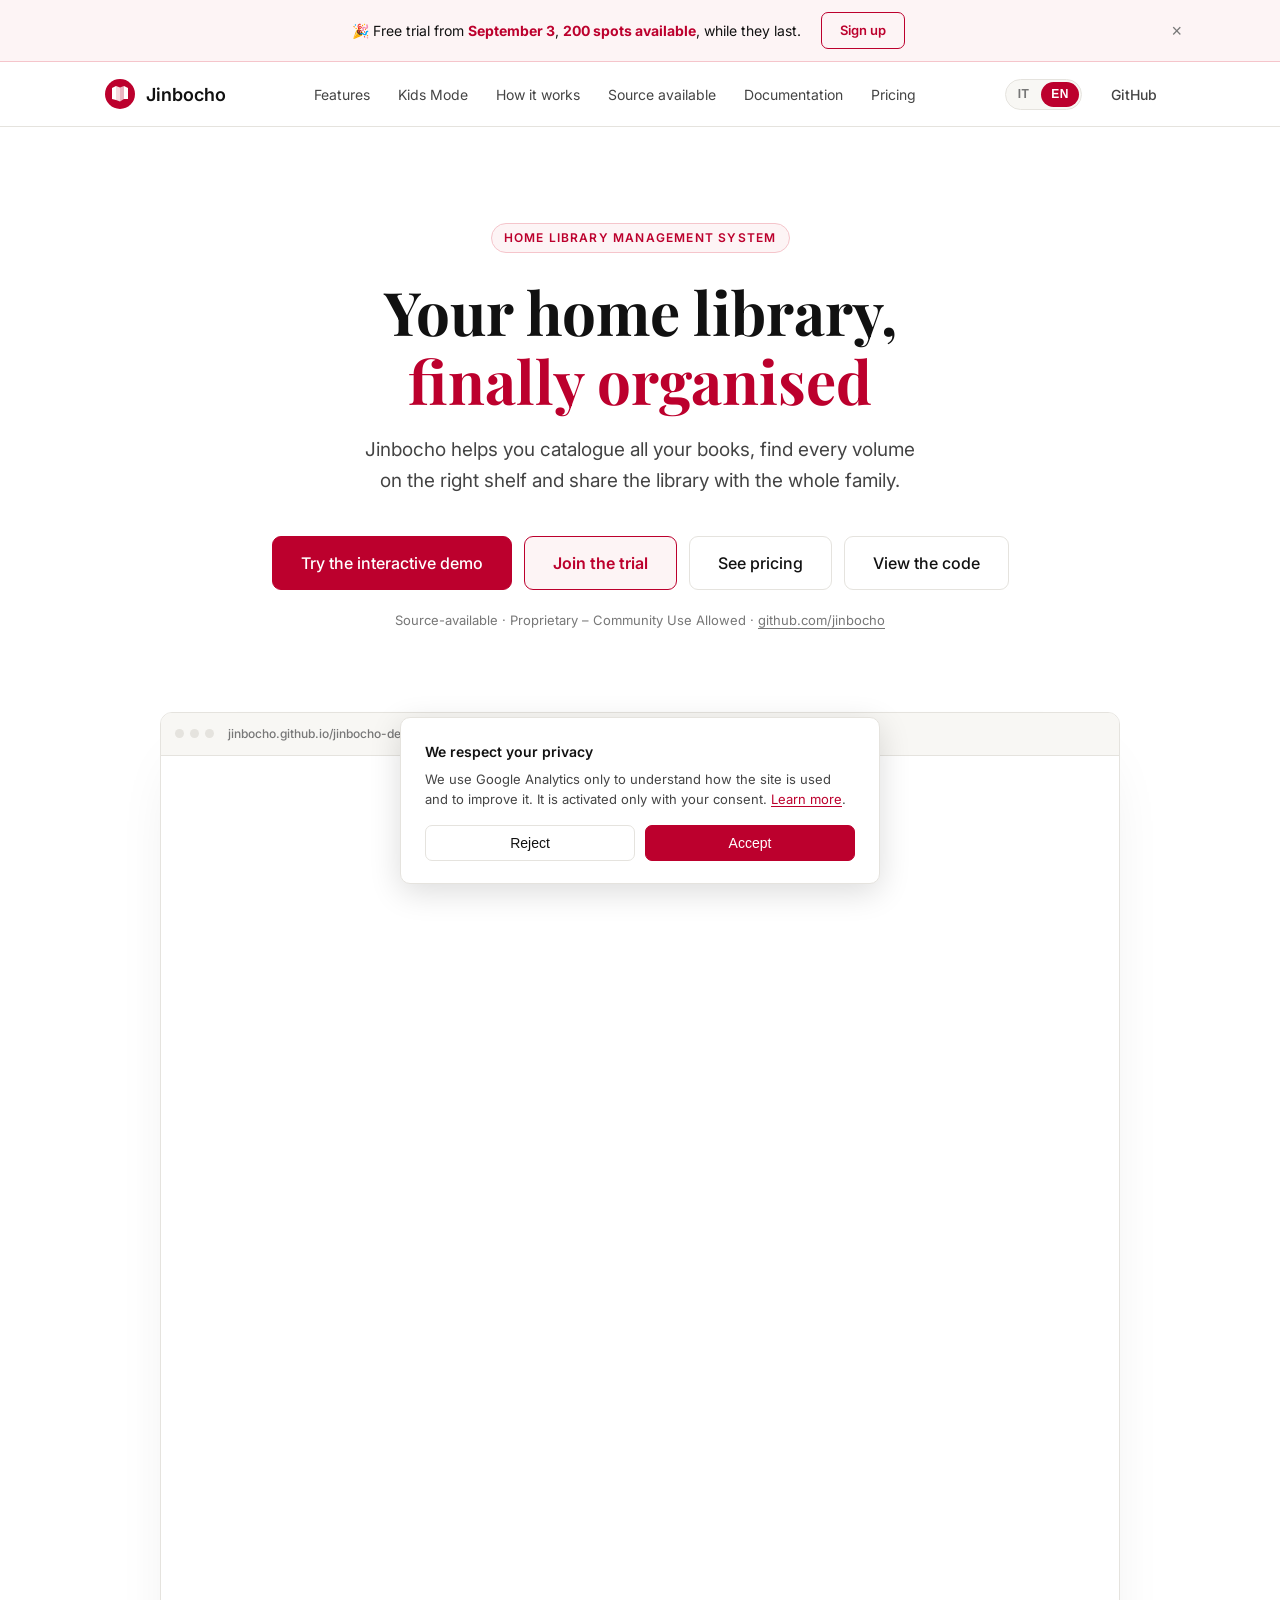
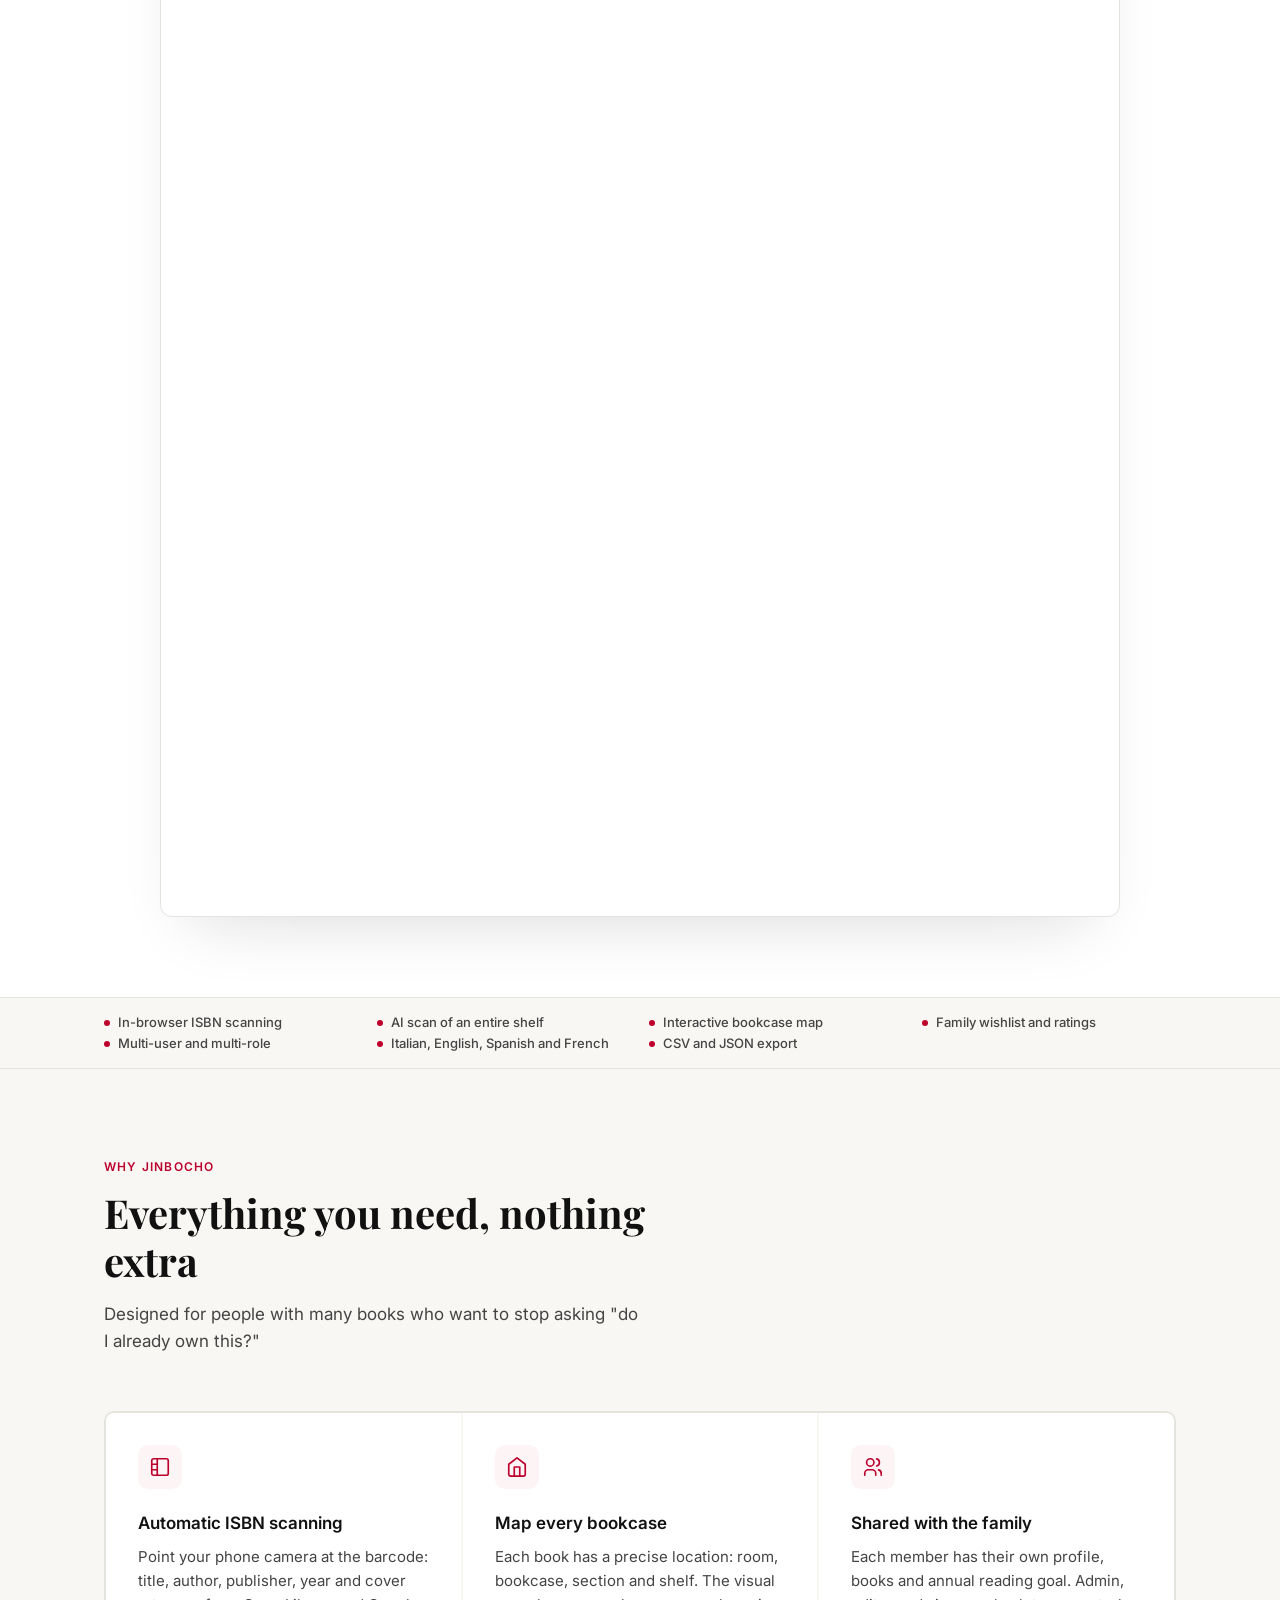
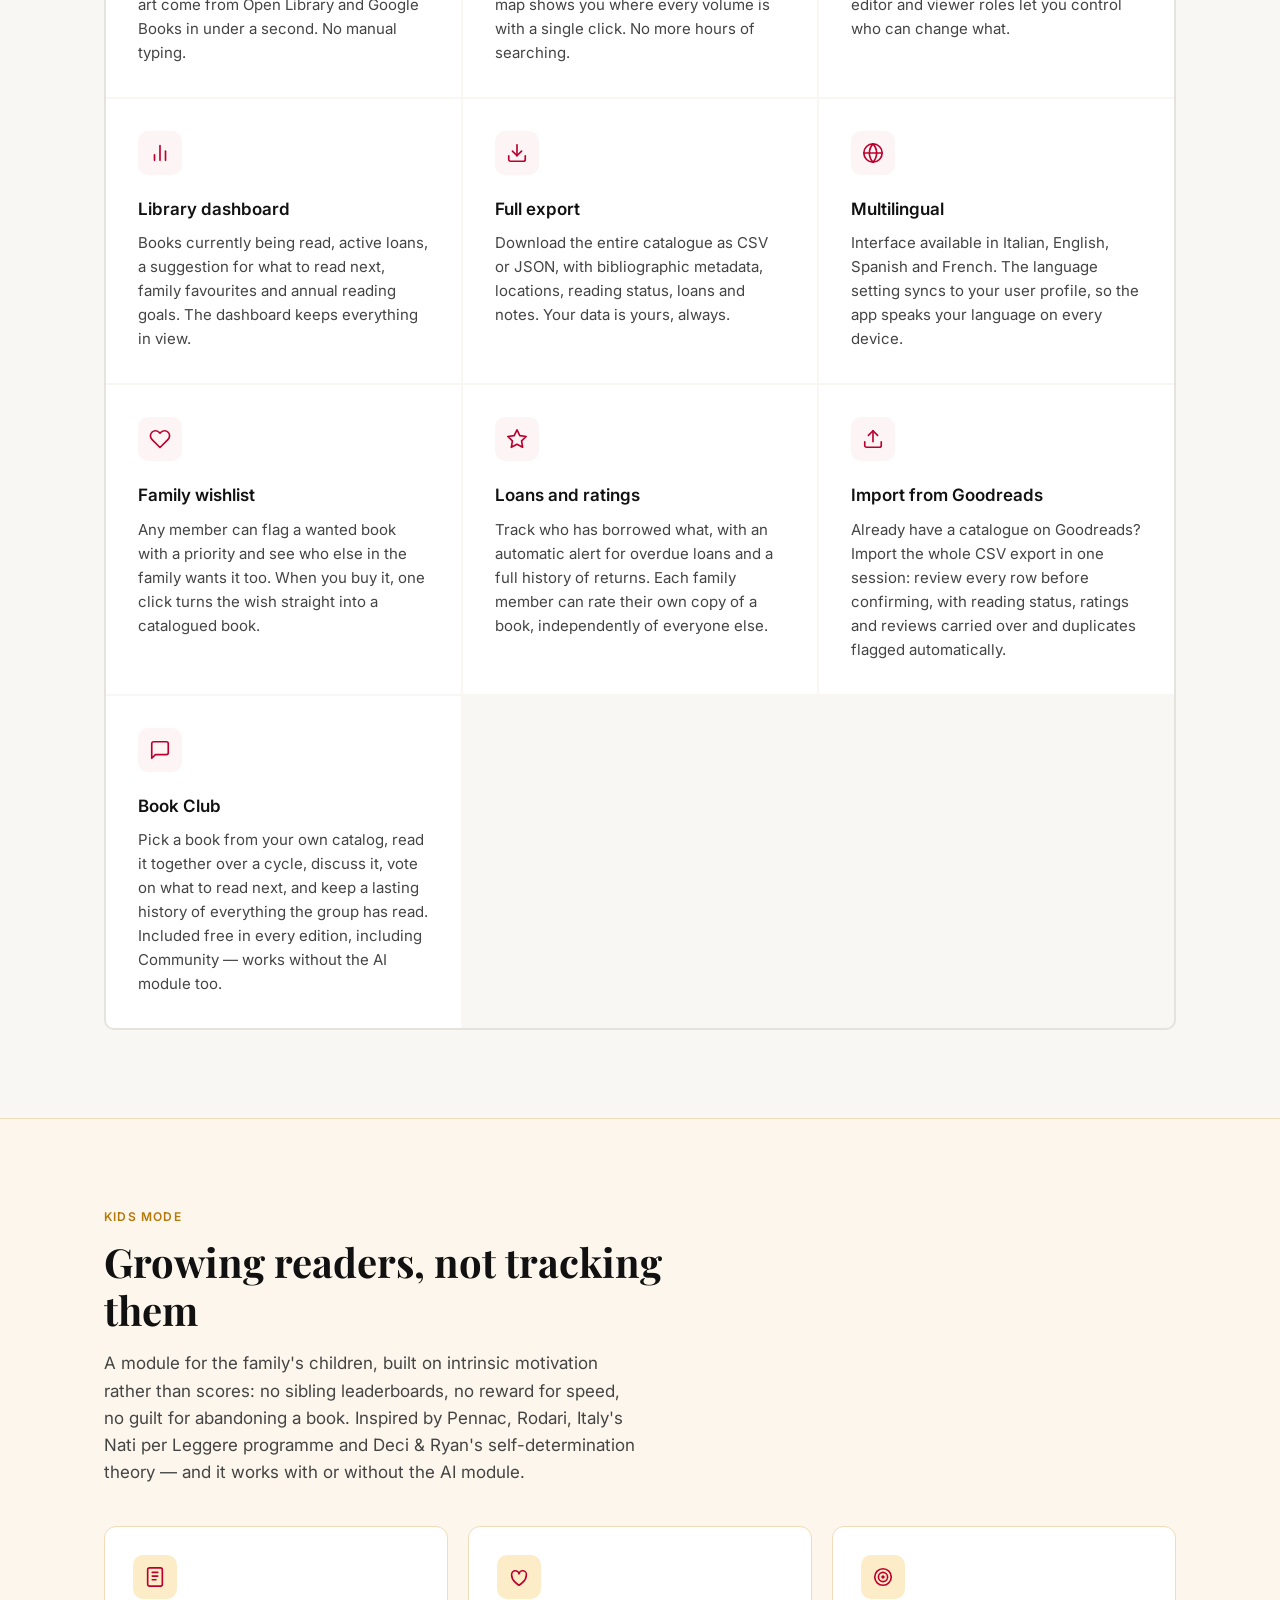
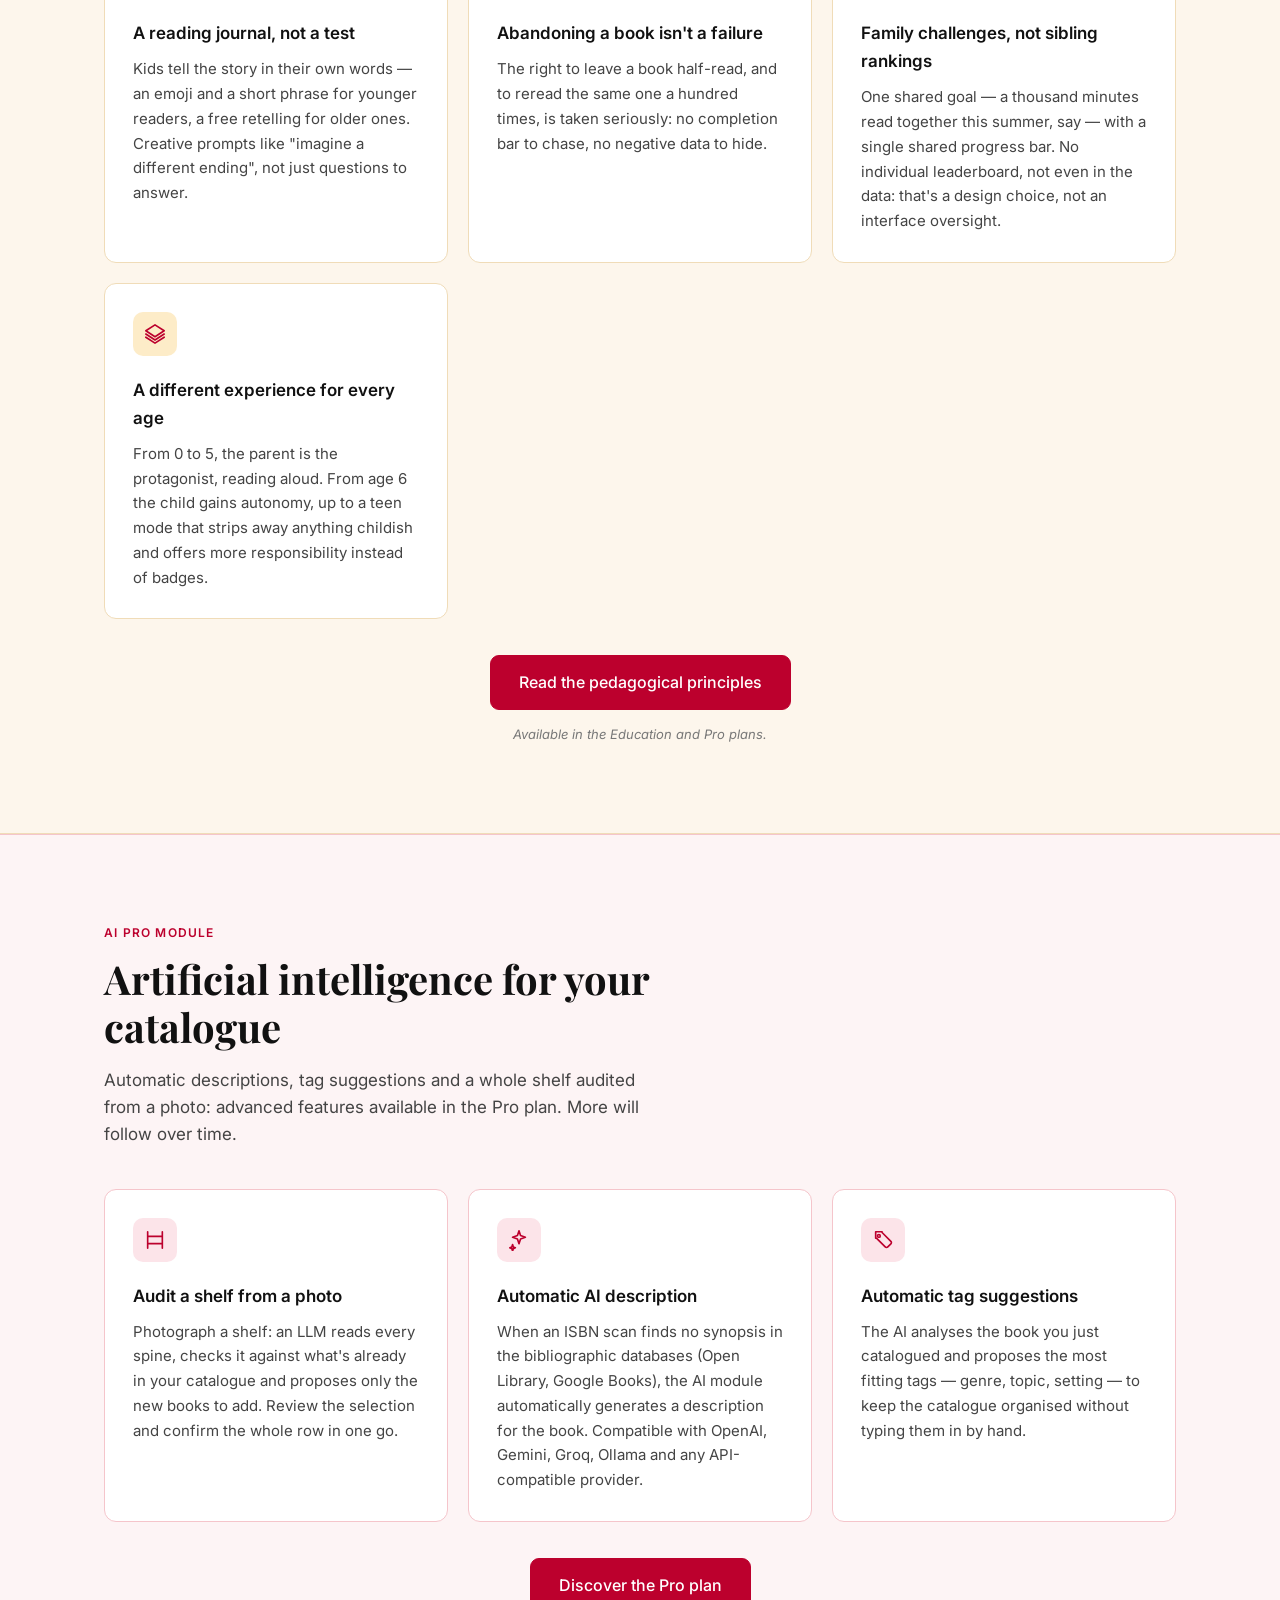
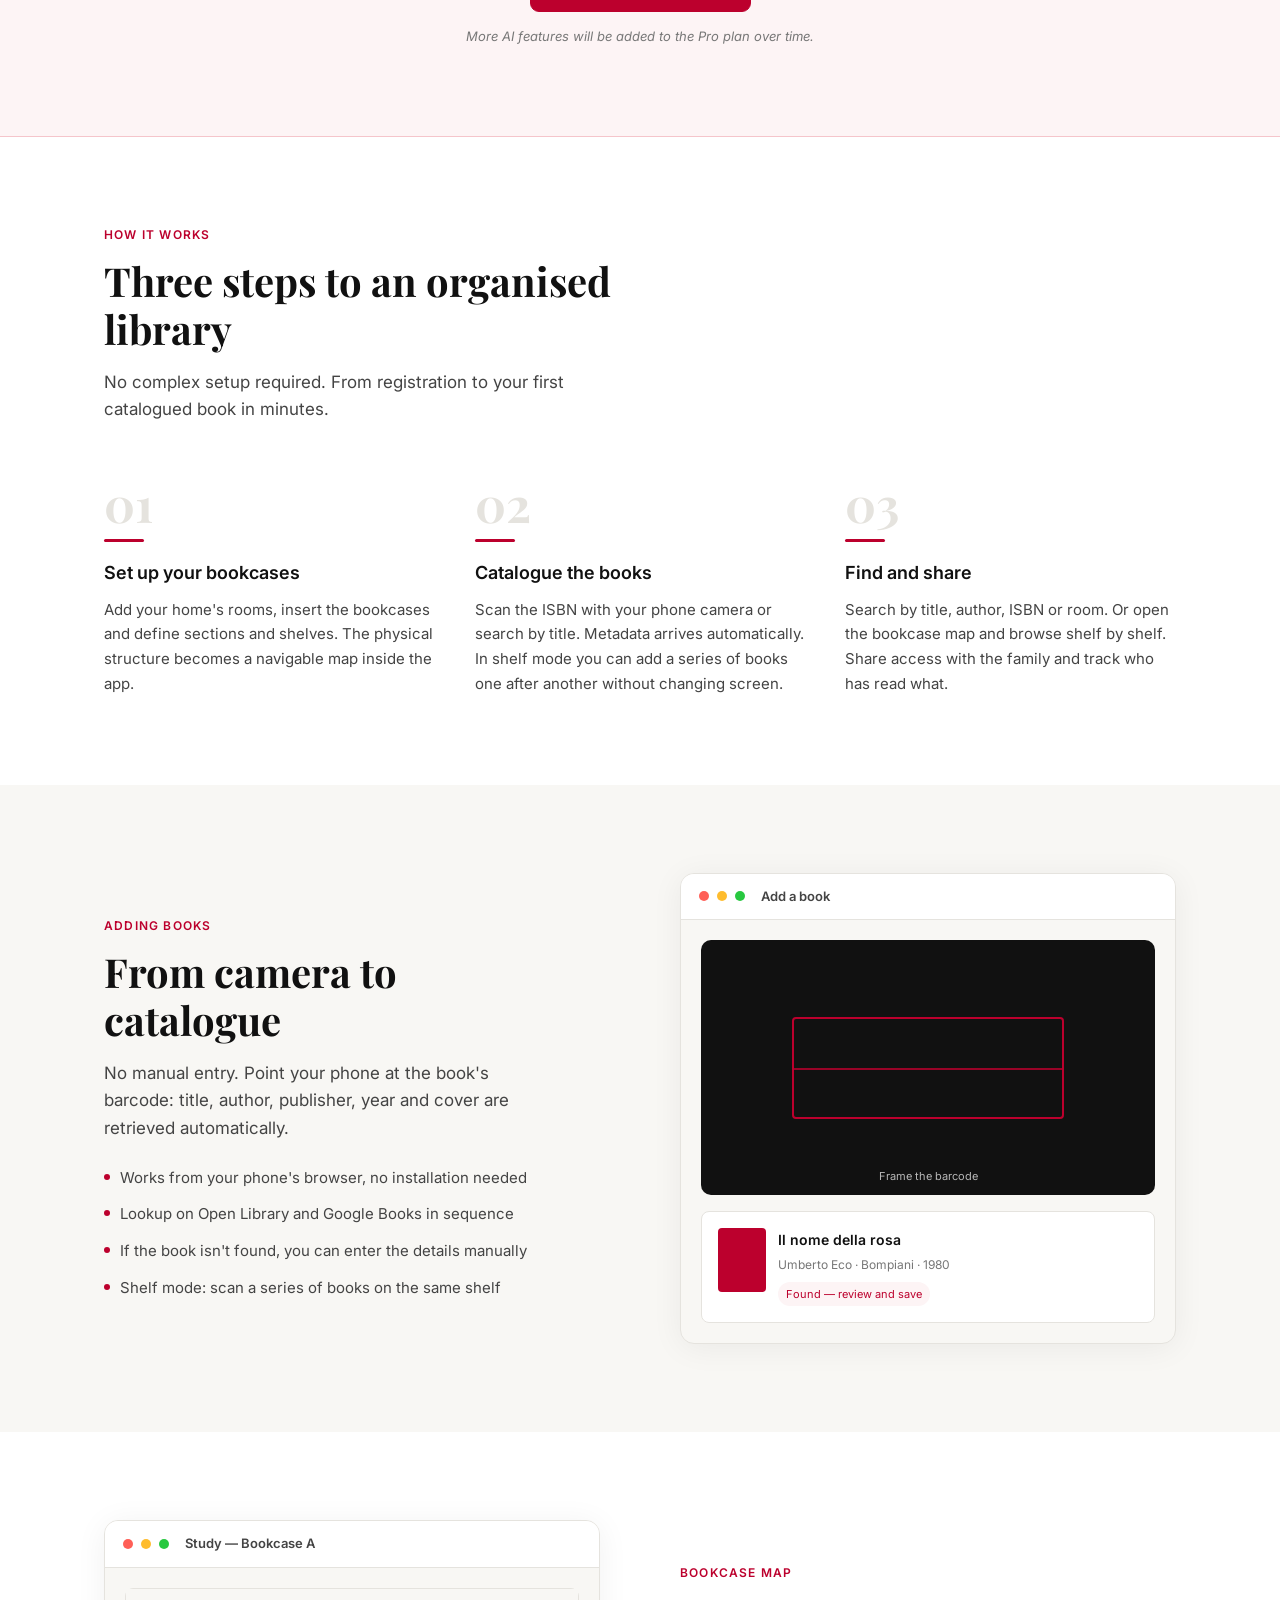
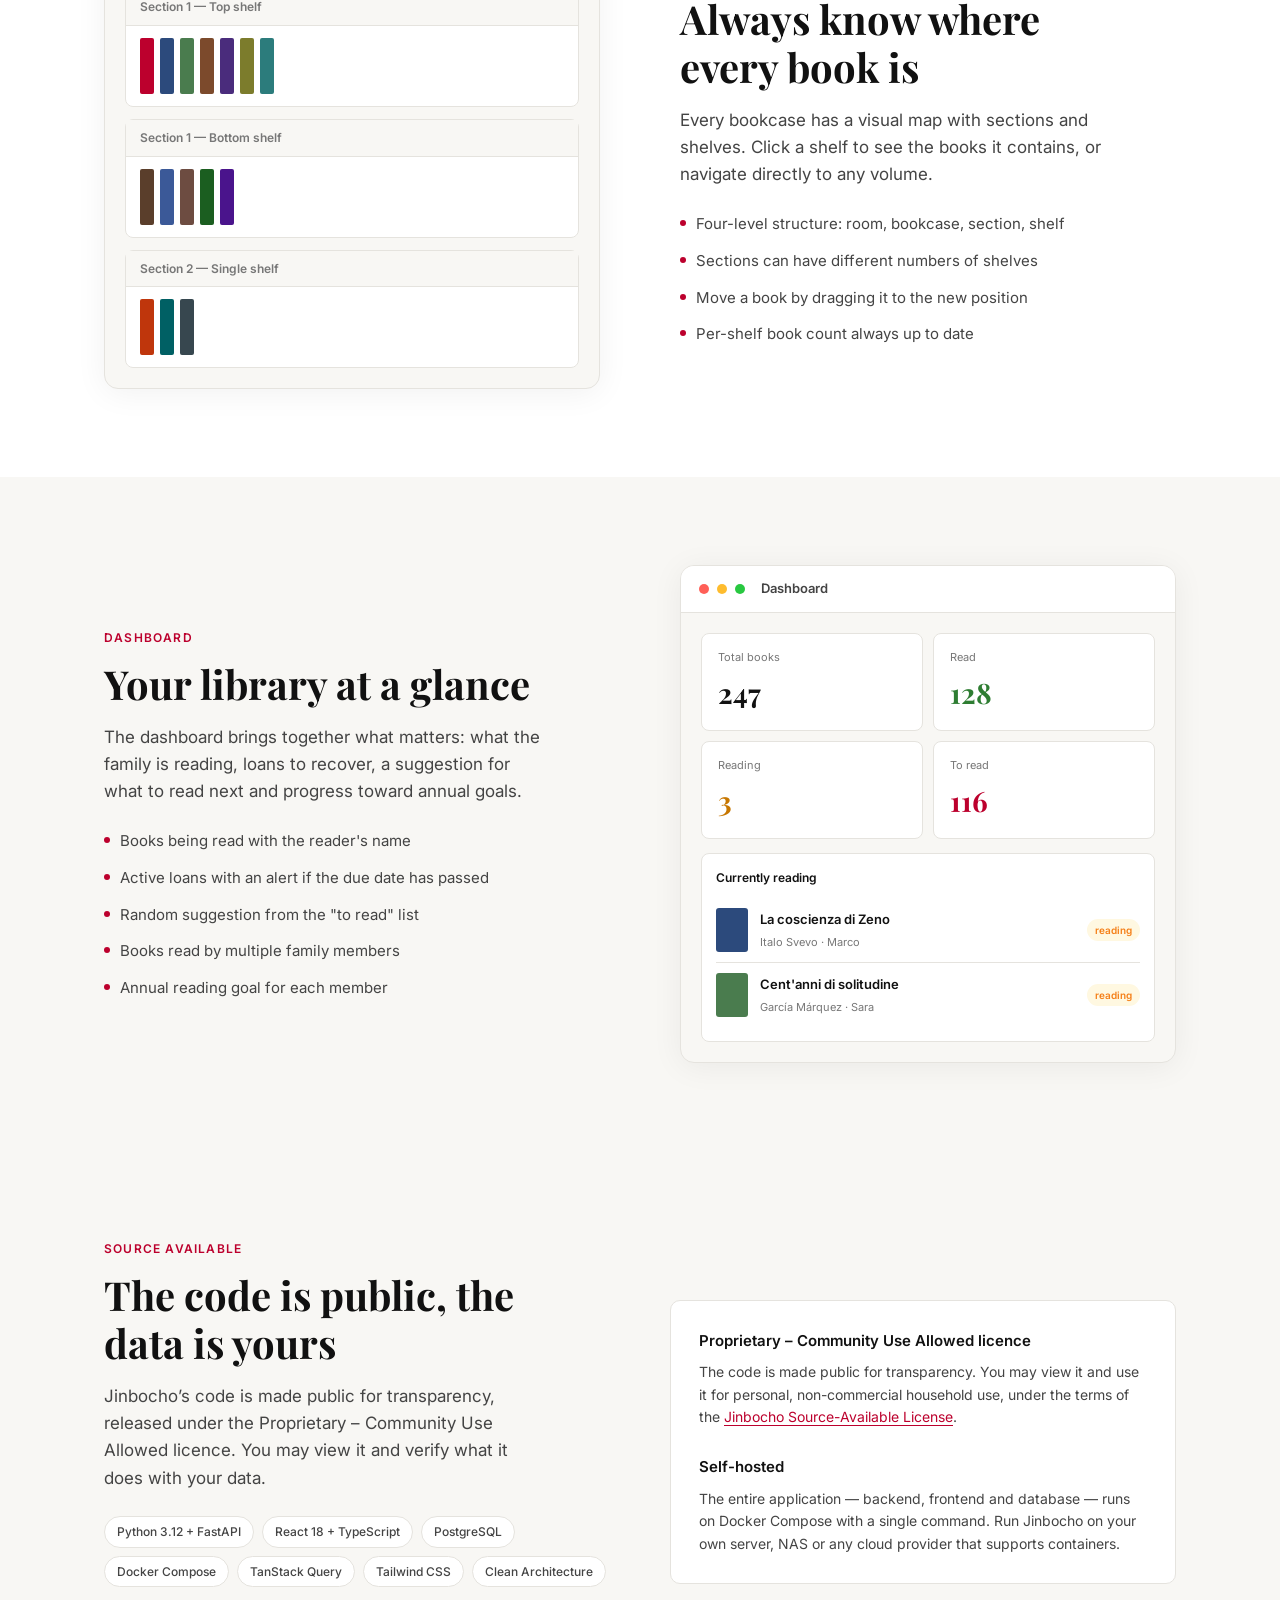
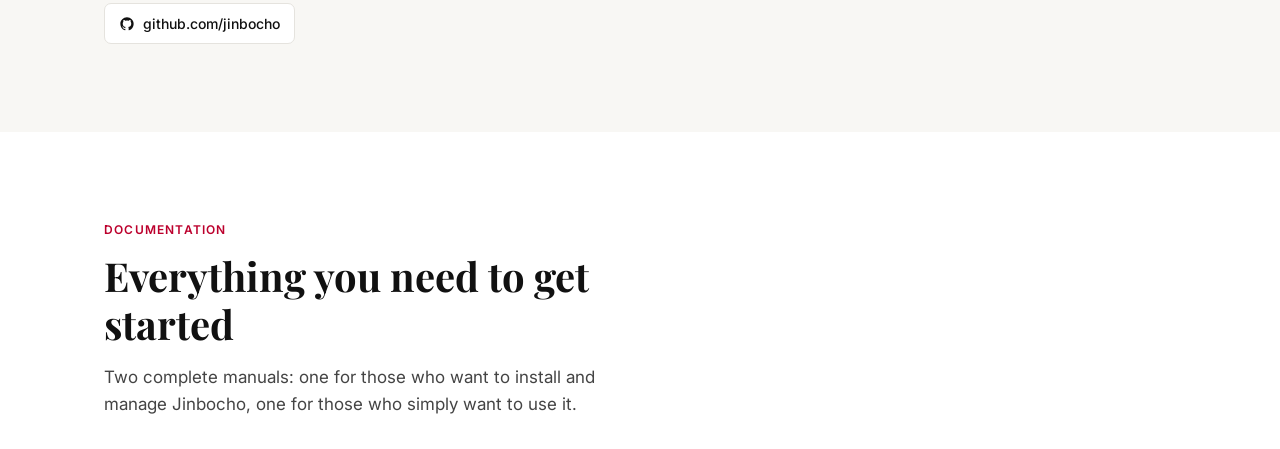
==== commit 8dc4ec1b: "feat: add book clubs, kids features, dismiss books and minor fix." ====
--- a/index.html
+++ b/index.html
@@ -45,6 +45,7 @@
       </a>
       <ul class="nav-links">
         <li><a href="#funzionalita" data-i18n="nav-features">Funzionalità</a></li>
+        <li><a href="#kids-mode" data-i18n="nav-kids">Kids Mode</a></li>
         <li><a href="#come-funziona" data-i18n="nav-how">Come funziona</a></li>
         <li><a href="#opensource" data-i18n="nav-opensource">Source available</a></li>
         <li><a href="./manuals/" data-i18n="nav-docs" data-href-it="./manuals/it/" data-href-en="./manuals/">Documentazione</a></li>
@@ -68,6 +69,7 @@
     <div class="container">
       <ul class="mobile-nav-links">
         <li><a href="#funzionalita" data-i18n="nav-features">Funzionalità</a></li>
+        <li><a href="#kids-mode" data-i18n="nav-kids">Kids Mode</a></li>
         <li><a href="#come-funziona" data-i18n="nav-how">Come funziona</a></li>
         <li><a href="#opensource" data-i18n="nav-opensource">Source available</a></li>
         <li><a href="./manuals/" data-i18n="nav-docs" data-href-it="./manuals/it/" data-href-en="./manuals/">Documentazione</a></li>
@@ -221,6 +223,62 @@
         <p data-i18n="feat9-p">Hai già un catalogo su Goodreads? Importa l'intero export CSV in un'unica sessione: rivedi ogni riga prima di confermare, con stato di lettura, voti e recensioni già pronti e i doppioni riconosciuti in automatico.</p>
       </div>
 
+      <div class="feature-card">
+        <div class="feature-icon">
+          <svg viewBox="0 0 24 24"><path d="M21 15a2 2 0 0 1-2 2H7l-4 4V5a2 2 0 0 1 2-2h14a2 2 0 0 1 2 2z"/></svg>
+        </div>
+        <h3 data-i18n="feat10-title">Circolo dei lettori</h3>
+        <p data-i18n="feat10-p">Scegliete un libro dal vostro catalogo, leggetelo insieme in un ciclo, discutetene, votate il prossimo titolo e tenete lo storico di tutto ciò che avete letto in gruppo. Incluso gratis in ogni edizione, anche Community — funziona anche senza il modulo AI.</p>
+      </div>
+
+    </div>
+  </div>
+</section>
+
+<!-- ── KIDS MODE ── -->
+<section id="kids-mode" class="kids-mode-section">
+  <div class="container">
+    <p class="section-label kids-mode-label" data-i18n="kids-label">Kids Mode</p>
+    <h2 class="section-title" data-i18n="kids-title">Far crescere lettori, non controllarli</h2>
+    <p class="section-sub" data-i18n="kids-sub">Un modulo dedicato ai bambini della famiglia, costruito su motivazione intrinseca e non su punteggi: nessuna classifica tra fratelli, nessun premio per la velocità, nessuna colpa per aver abbandonato un libro. Ispirato a Pennac, Rodari, Nati per Leggere e alla teoria dell'autodeterminazione di Deci e Ryan — e funziona anche senza il modulo AI.</p>
+    <div class="kids-grid">
+
+      <div class="kids-card">
+        <div class="feature-icon">
+          <svg viewBox="0 0 24 24"><path d="M6 2h12a2 2 0 0 1 2 2v16a2 2 0 0 1-2 2H6a2 2 0 0 1-2-2V4a2 2 0 0 1 2-2z"/><line x1="9" y1="7" x2="15" y2="7"/><line x1="9" y1="11" x2="15" y2="11"/><line x1="9" y1="15" x2="13" y2="15"/></svg>
+        </div>
+        <h3 data-i18n="kids1-title">Un diario di lettura, non un test</h3>
+        <p data-i18n="kids1-p">Il bambino racconta cosa ha letto con la sua voce — un'emoji e una frase per i più piccoli, un racconto libero per i lettori più grandi. Spunti creativi come «immagina un finale diverso», non solo domande a cui rispondere.</p>
+      </div>
+
+      <div class="kids-card">
+        <div class="feature-icon">
+          <svg viewBox="0 0 24 24"><path d="M12 21s-8-4.5-8-11a4 4 0 0 1 8-1.5A4 4 0 0 1 20 10c0 6.5-8 11-8 11z"/></svg>
+        </div>
+        <h3 data-i18n="kids2-title">Abbandonare un libro non è un fallimento</h3>
+        <p data-i18n="kids2-p">Il diritto di lasciare un libro a metà e di rileggerne uno mille volte sono presi sul serio: nessuna barra di completamento da inseguire, nessun dato negativo da nascondere.</p>
+      </div>
+
+      <div class="kids-card">
+        <div class="feature-icon">
+          <svg viewBox="0 0 24 24"><circle cx="12" cy="12" r="9"/><circle cx="12" cy="12" r="5"/><circle cx="12" cy="12" r="1"/></svg>
+        </div>
+        <h3 data-i18n="kids3-title">Sfide di famiglia, non tra fratelli</h3>
+        <p data-i18n="kids3-p">Un solo obiettivo condiviso — per esempio mille minuti letti insieme quest'estate — con una sola barra di avanzamento. Nessuna classifica individuale, nemmeno nei dati: è una scelta di progettazione, non una dimenticanza dell'interfaccia.</p>
+      </div>
+
+      <div class="kids-card">
+        <div class="feature-icon">
+          <svg viewBox="0 0 24 24"><polygon points="12 2 22 8.5 12 15 2 8.5 12 2"/><polyline points="2 15.5 12 22 22 15.5"/><polyline points="2 12 12 18.5 22 12"/></svg>
+        </div>
+        <h3 data-i18n="kids4-title">Un'esperienza diversa per ogni età</h3>
+        <p data-i18n="kids4-p">Da 0 a 5 anni il protagonista è il genitore, che legge ad alta voce. Dai 6 anni il bambino guadagna autonomia, fino alla modalità adolescente che elimina ogni elemento infantile e offre più responsabilità, non badge.</p>
+      </div>
+
+    </div>
+    <div class="ai-cta">
+      <a href="./manuals/philosophy/kids-mode/" data-href-it="./manuals/it/philosophy/la-filosofia-di-kids-mode/" data-href-en="./manuals/philosophy/kids-mode/" class="btn btn-primary btn-lg" data-i18n="kids-cta">Leggi i principi pedagogici</a>
+      <p class="ai-future" data-i18n-html="kids-future">Disponibile nei piani <a href="./pricing/#education">Education</a> e Pro.</p>
     </div>
   </div>
 </section>
@@ -572,7 +630,8 @@
       <a href="./manuals/compare/goodreads-self-hosted-alternative/" data-href-it="./manuals/it/compare/alternativa-goodreads-self-hosted/" data-href-en="./manuals/compare/goodreads-self-hosted-alternative/" data-i18n="compare-goodreads">vs Goodreads</a> ·
       <a href="./manuals/compare/catalog-your-home-library/" data-href-it="./manuals/it/compare/come-catalogare-biblioteca-di-casa/" data-href-en="./manuals/compare/catalog-your-home-library/" data-i18n="compare-catalog">Catalogare la libreria</a> ·
       <a href="./manuals/compare/track-which-shelf-a-book-is-on/" data-href-it="./manuals/it/compare/sapere-su-quale-scaffale-e-un-libro/" data-href-en="./manuals/compare/track-which-shelf-a-book-is-on/" data-i18n="compare-shelf">Trovare uno scaffale</a> ·
-      <a href="./manuals/compare/jinbocho-vs-libib-vs-skoolib/" data-href-it="./manuals/it/compare/jinbocho-vs-libib-vs-skoolib/" data-href-en="./manuals/compare/jinbocho-vs-libib-vs-skoolib/" data-i18n="compare-libib">vs Libib &amp; Skoolib</a>
+      <a href="./manuals/compare/jinbocho-vs-libib-vs-skoolib/" data-href-it="./manuals/it/compare/jinbocho-vs-libib-vs-skoolib/" data-href-en="./manuals/compare/jinbocho-vs-libib-vs-skoolib/" data-i18n="compare-libib">vs Libib &amp; Skoolib</a> ·
+      <a href="./manuals/philosophy/kids-mode/" data-href-it="./manuals/it/philosophy/la-filosofia-di-kids-mode/" data-href-en="./manuals/philosophy/kids-mode/" data-i18n="compare-kids">La filosofia di Kids Mode</a>
     </p>
   </div>
 </section>
--- a/assets/css/index.css
+++ b/assets/css/index.css
@@ -773,6 +773,30 @@
     @media (max-width: 400px) {
       .privacy-banner { left: 10px; right: 10px; bottom: 10px; padding: 16px 18px; }
     }
+
+    /* ── KIDS MODE SECTION ── */
+    .kids-mode-section {
+      background: #fdf6ec;
+      border-top: 1px solid #f0dcb8;
+      border-bottom: 1px solid #f0dcb8;
+    }
+    .kids-mode-label { color: #b4790a; }
+    .kids-grid {
+      display: grid;
+      grid-template-columns: repeat(auto-fit, minmax(260px, 1fr));
+      gap: 20px;
+      margin-top: 40px;
+      margin-bottom: 36px;
+    }
+    .kids-card {
+      background: var(--white);
+      border: 1px solid #f0dcb8;
+      border-radius: 12px;
+      padding: 28px;
+    }
+    .kids-card h3 { font-size: 17px; font-weight: 600; color: var(--ink); margin-bottom: 10px; }
+    .kids-card p { font-size: 15px; color: var(--ink-mid); line-height: 1.65; }
+    .kids-card .feature-icon { background: #fdecc8; }
 
     /* ── AI PRO SECTION ── */
     .ai-pro-section {
@@ -909,6 +933,9 @@
       .ai-card { padding: 20px; }
       .ai-card h3 { font-size: 15px; }
       .ai-card p { font-size: 13px; }
+      .kids-card { padding: 20px; }
+      .kids-card h3 { font-size: 15px; }
+      .kids-card p { font-size: 13px; }
       .nav-inner { height: 52px; gap: 8px; }
       .nav-logo { font-size: 14px; gap: 8px; }
       .nav-logo svg { width: 24px; height: 24px; }
